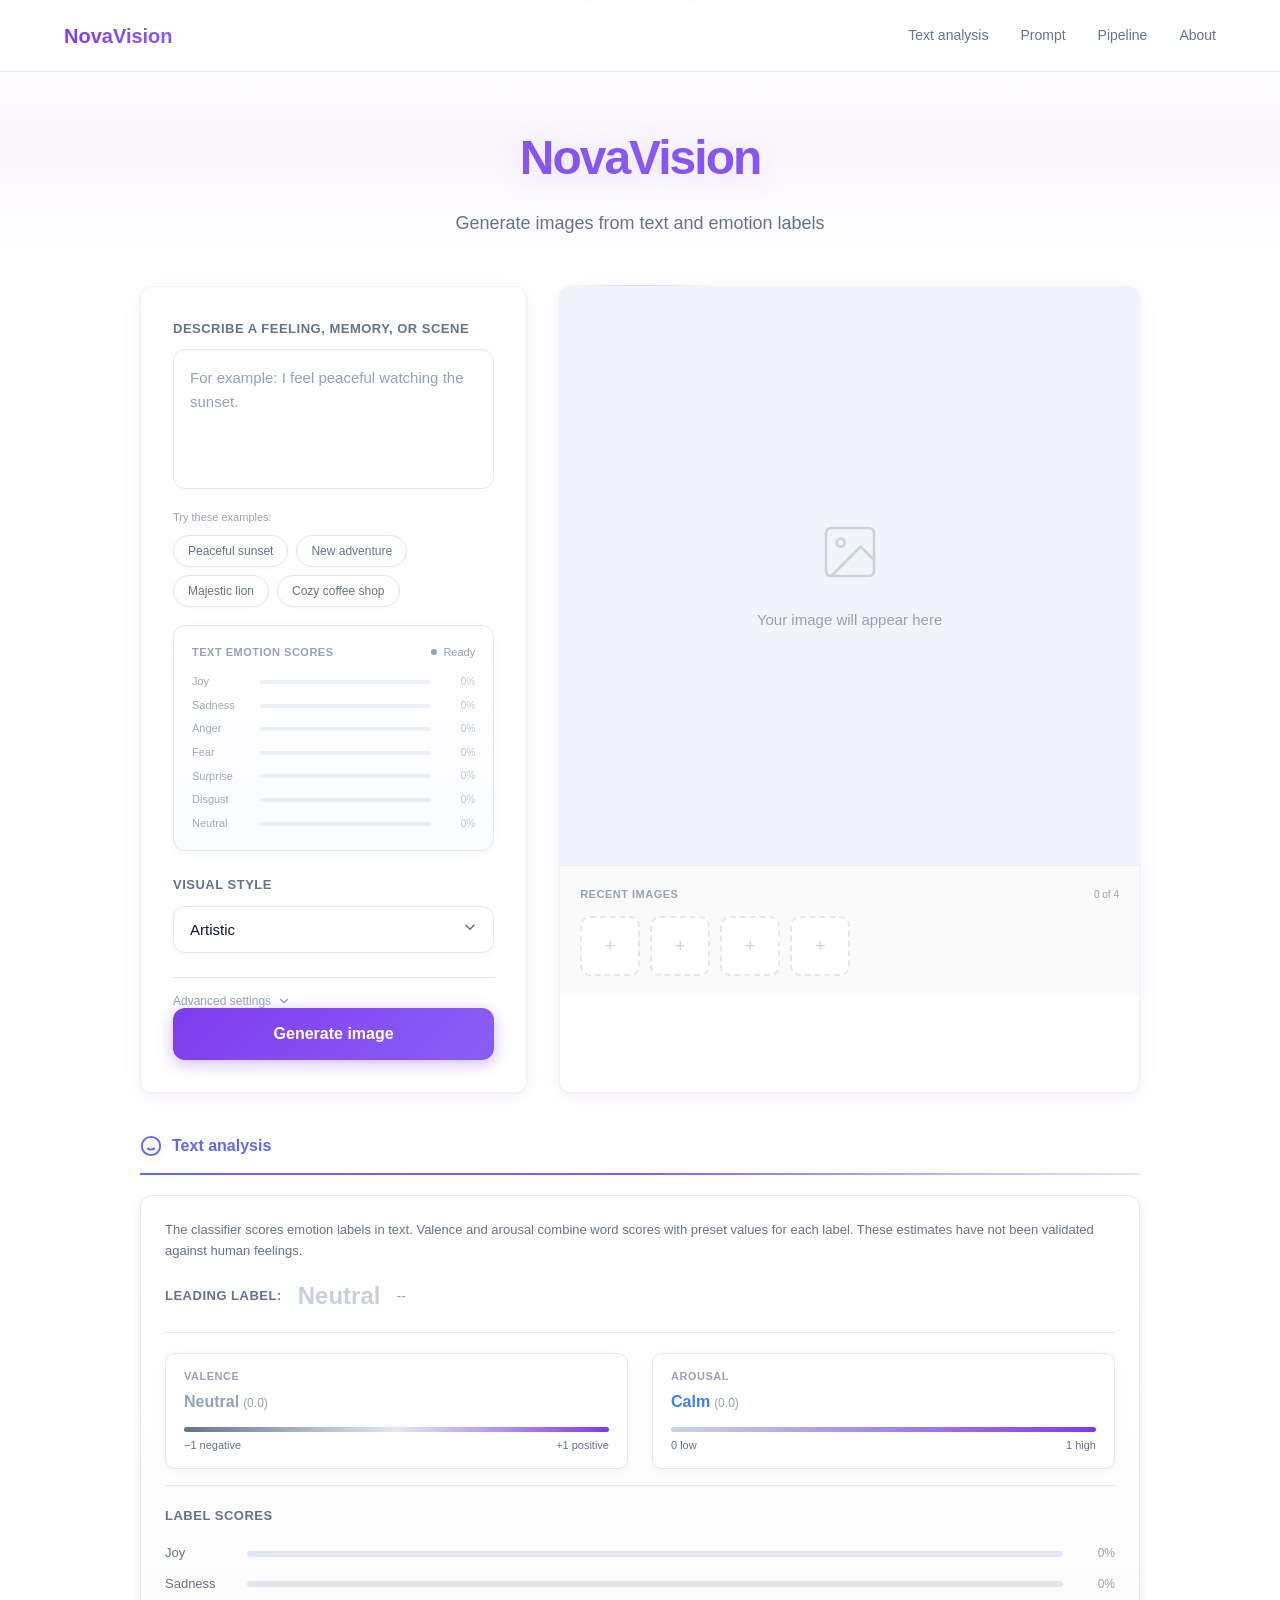
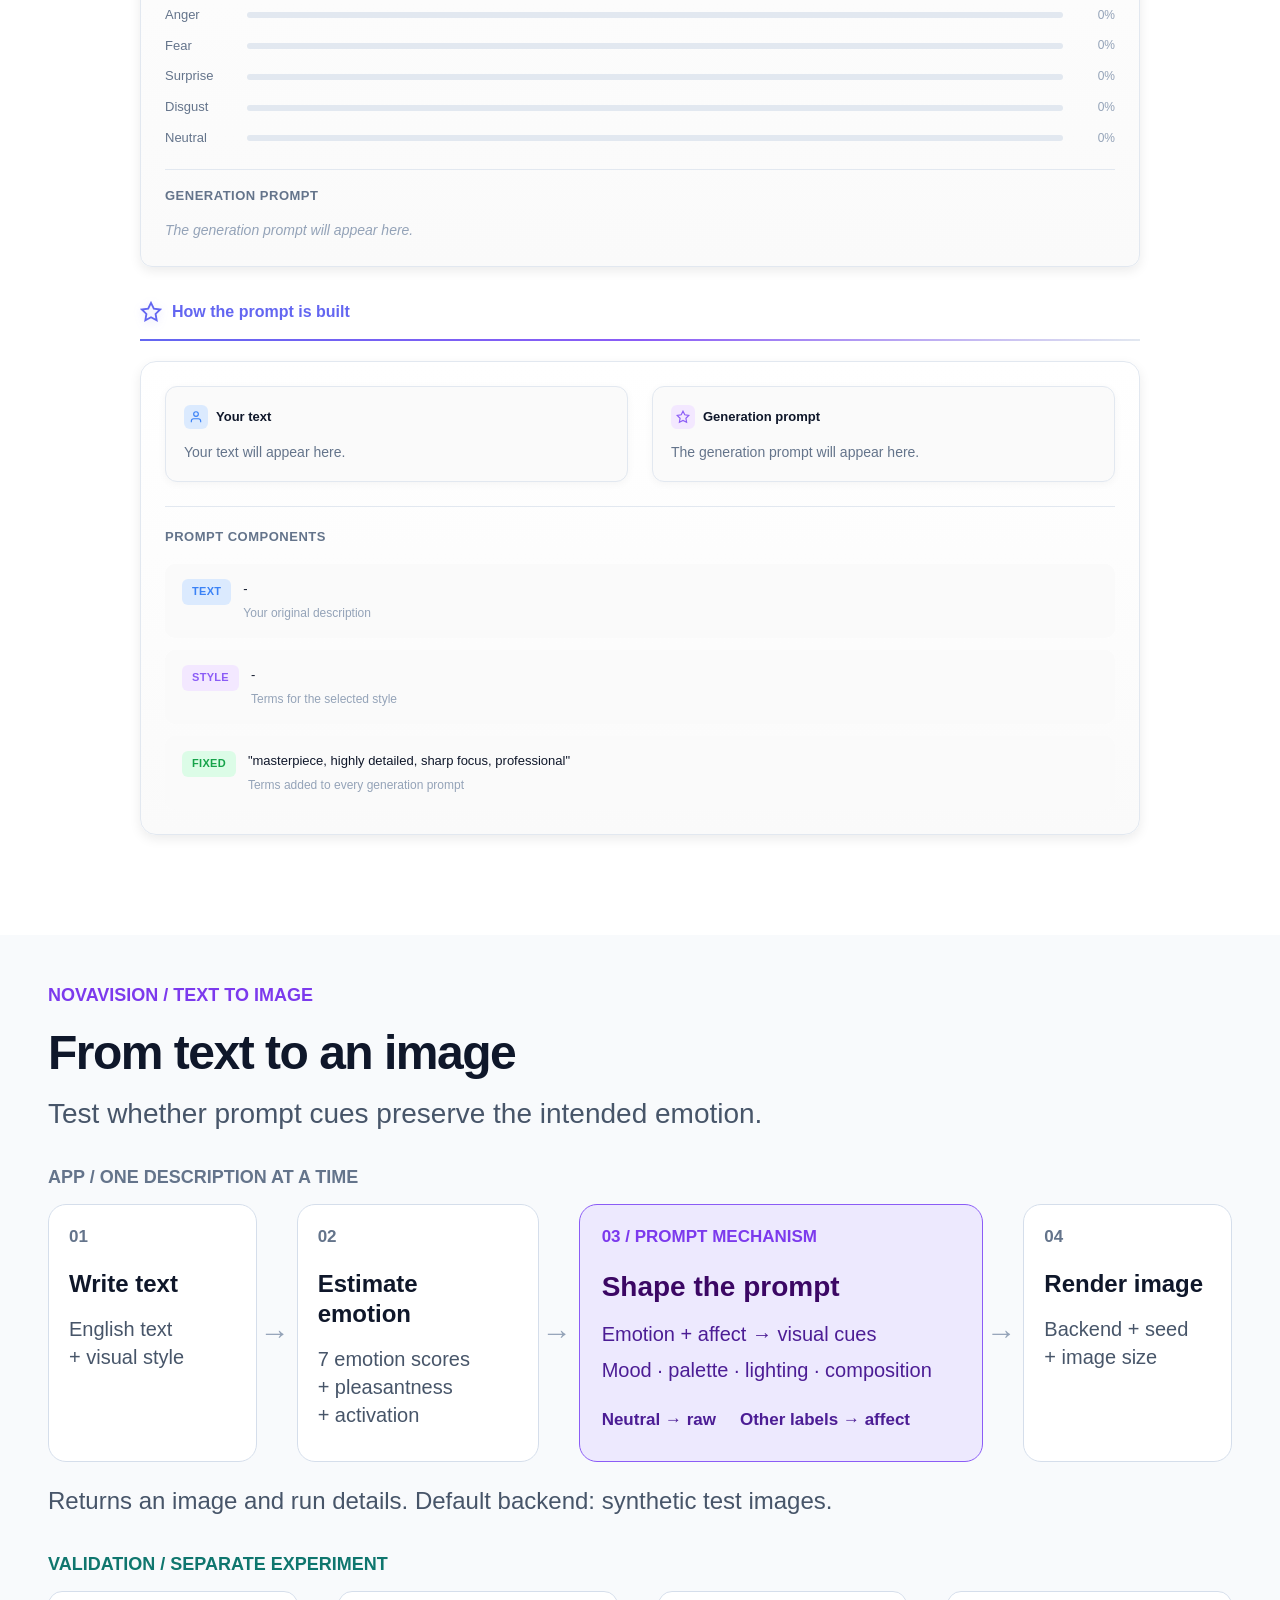
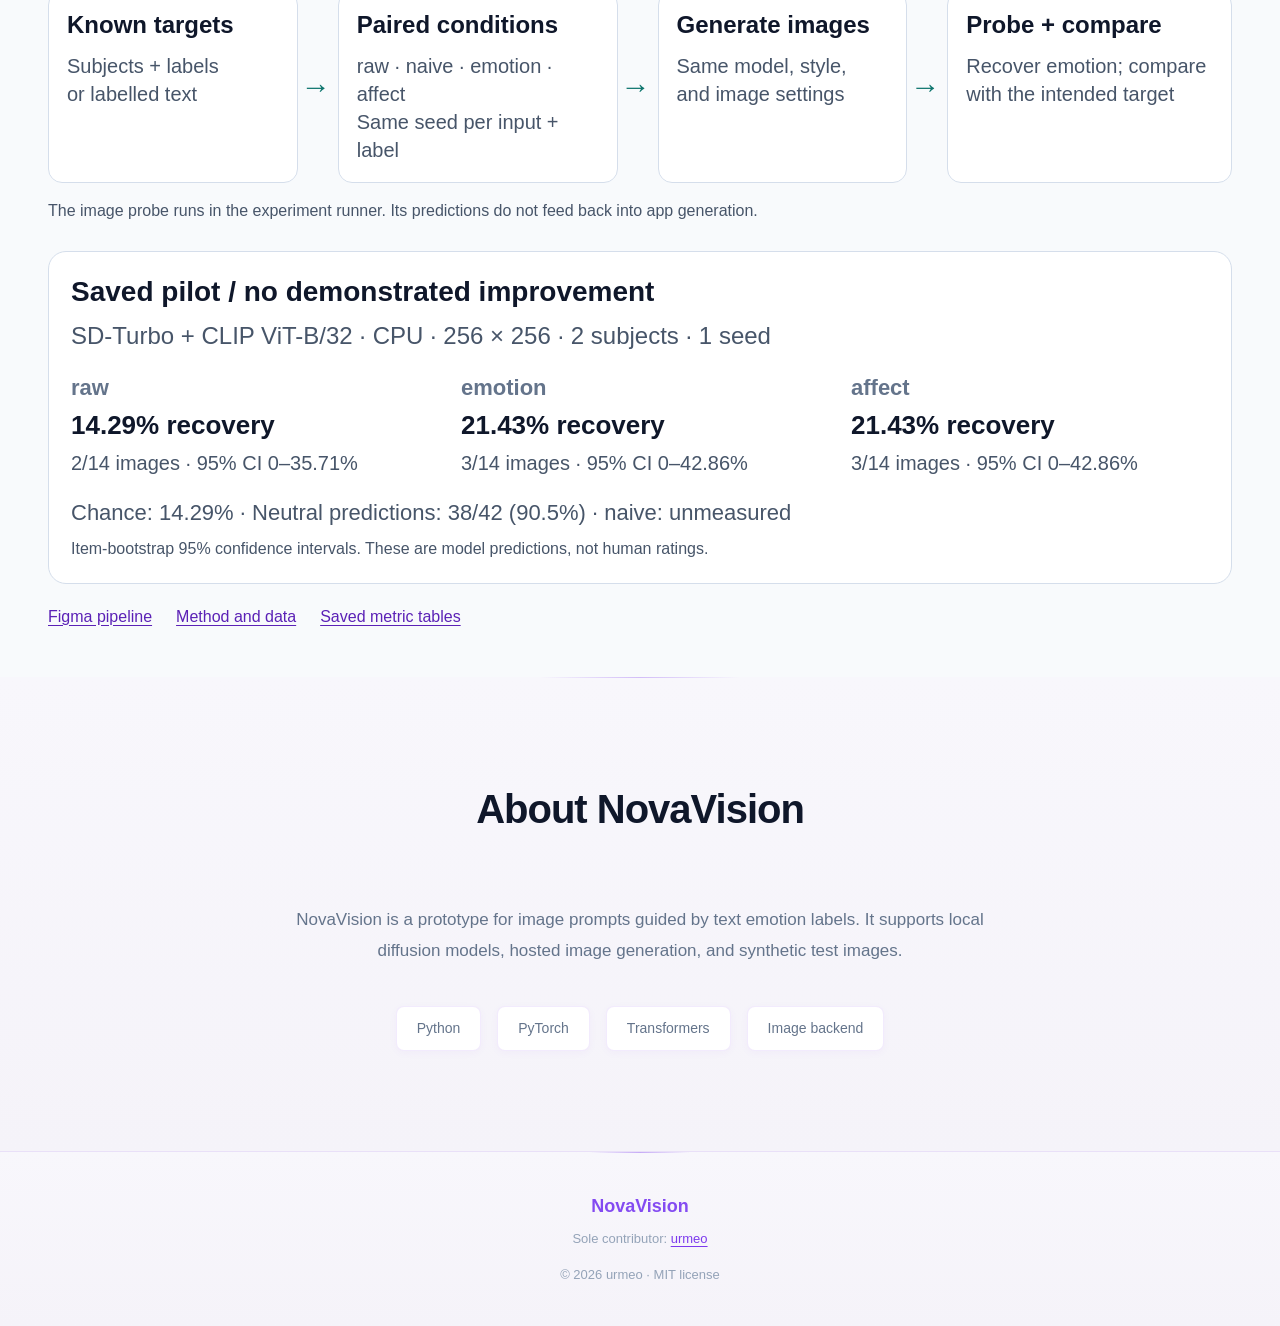
==== static/index.html @ 3d9b5aa1 "updated readme" ====
<!DOCTYPE html>
<html lang="en">
<head>
    <meta charset="UTF-8">
    <meta name="viewport" content="width=device-width, initial-scale=1.0">

    <meta http-equiv="Content-Security-Policy" content="default-src 'self'; script-src 'self'; style-src 'self' 'unsafe-inline'; img-src 'self' data:; connect-src 'self'; base-uri 'none'; form-action 'self'">
    <title>NovaVision - Emotion-guided image generation</title>

    <link rel="stylesheet" href="styles.css">
    <link rel="icon" href="favicon.svg" type="image/svg+xml">
</head>
<body>

    <nav id="navbar" aria-label="Main navigation">
        <div class="nav-container">
            <span class="nav-logo">NovaVision</span>
            <div class="nav-links">
                <a href="#analysisSection">Text analysis</a>
                <a href="#prompt-section">Prompt</a>
                <a href="#how-it-works">Pipeline</a>
                <a href="#about">About</a>
            </div>
        </div>
    </nav>

    <header class="app-header">
        <h1 class="app-header-title fade-in">NovaVision</h1>
        <p class="app-header-subtitle fade-in">Generate images from text and emotion labels</p>
    </header>

    <main>

    <aside class="preview-notice" id="previewNotice" aria-label="Preview information" hidden>
        <strong>Interface preview</strong>
        <p>This site shows the interface and saved research results. Text analysis and image generation require the Python server.</p>
        <div class="preview-links">
            <a href="https://github.com/urmeo/nova-vision#run">Run locally</a>
            <a href="#saved-results">View saved results</a>
            <a href="#how-it-works">See the pipeline</a>
        </div>
    </aside>

    <section id="saved-results" aria-labelledby="savedResultsTitle" hidden>
        <div class="section-container">
            <div class="section-header">
                <h2 class="section-title" id="savedResultsTitle">Saved results</h2>
                <p class="section-subtitle">Charts from the recorded pilot and probe checks</p>
            </div>
            <div class="saved-results-grid">
                <figure>
                    <a href="assets/results/recovery.svg"><img data-preview-src="assets/results/recovery.svg" alt="Pilot recovery accuracy by conditioning tier, with bootstrap 95 percent confidence intervals"></a>
                    <figcaption>SD-Turbo and CLIP ViT-B/32 on CPU; 256 × 256 images, two subjects, one seed. Each tier has 14 images; the scene control has seven. No condition exceeds the shuffled-label control at p &lt; .05. The pilot does not establish emotion controllability.</figcaption>
                </figure>
                <figure>
                    <a href="assets/results/probe-comparison.svg"><img data-preview-src="assets/results/probe-comparison.svg" alt="Recorded probe accuracy on labelled face and scene samples"></a>
                    <figcaption>Labelled face samples: n=200. Scene samples: n=400, with no neutral examples. These validation accuracies have not been shown to transfer to generated images.</figcaption>
                </figure>
            </div>
            <p class="results-source"><a href="https://github.com/urmeo/nova-vision/blob/main/docs/results-tables.md">Saved metric tables</a></p>
        </div>
    </section>

    <section id="try-it">
        <div class="section-container">
            <div class="app-container fade-in">
                <div class="app-card input-card">
                    <div class="form-group">
                        <label class="form-label" for="emotionInput">Describe a feeling, memory, or scene</label>
                        <textarea id="emotionInput" minlength="3" maxlength="2000" placeholder="For example: I feel peaceful watching the sunset."></textarea>
                        <div class="example-prompts">
                            <div class="example-prompts-label">Try these examples:</div>
                            <div class="example-chips">
                                <button class="example-chip" data-prompt="I feel peaceful watching the sunset">Peaceful sunset</button>
                                <button class="example-chip" data-prompt="Excited about starting a new adventure">New adventure</button>
                                <button class="example-chip" data-prompt="A majestic lion in the savanna">Majestic lion</button>
                                <button class="example-chip" data-prompt="Cozy coffee shop on a rainy day">Cozy coffee shop</button>
                            </div>
                        </div>
                        <div class="live-emotions" id="liveEmotions">
                            <div class="live-emotions-header">
                                <span class="live-emotions-title">Text emotion scores</span>
                                <span class="live-emotions-status" id="liveStatus" role="status">
                                    <span class="dot"></span>
                                    <span id="liveStatusText">Ready</span>
                                </span>
                            </div>
                            <div class="live-emotion-bars muted" id="liveEmotionBars">
                                <div class="live-emotion-bar">
                                    <span class="live-emotion-name" data-emotion="joy">Joy</span>
                                    <div class="live-emotion-track"><div class="live-emotion-fill muted"></div></div>
                                    <span class="live-emotion-value">0%</span>
                                </div>
                                <div class="live-emotion-bar">
                                    <span class="live-emotion-name" data-emotion="sadness">Sadness</span>
                                    <div class="live-emotion-track"><div class="live-emotion-fill muted"></div></div>
                                    <span class="live-emotion-value">0%</span>
                                </div>
                                <div class="live-emotion-bar">
                                    <span class="live-emotion-name" data-emotion="anger">Anger</span>
                                    <div class="live-emotion-track"><div class="live-emotion-fill muted"></div></div>
                                    <span class="live-emotion-value">0%</span>
                                </div>
                                <div class="live-emotion-bar">
                                    <span class="live-emotion-name" data-emotion="fear">Fear</span>
                                    <div class="live-emotion-track"><div class="live-emotion-fill muted"></div></div>
                                    <span class="live-emotion-value">0%</span>
                                </div>
                                <div class="live-emotion-bar">
                                    <span class="live-emotion-name" data-emotion="surprise">Surprise</span>
                                    <div class="live-emotion-track"><div class="live-emotion-fill muted"></div></div>
                                    <span class="live-emotion-value">0%</span>
                                </div>
                                <div class="live-emotion-bar">
                                    <span class="live-emotion-name" data-emotion="disgust">Disgust</span>
                                    <div class="live-emotion-track"><div class="live-emotion-fill muted"></div></div>
                                    <span class="live-emotion-value">0%</span>
                                </div>
                                <div class="live-emotion-bar">
                                    <span class="live-emotion-name" data-emotion="neutral">Neutral</span>
                                    <div class="live-emotion-track"><div class="live-emotion-fill muted"></div></div>
                                    <span class="live-emotion-value">0%</span>
                                </div>
                            </div>
                            <div class="live-emotions-tip" id="liveTip">
                                <svg viewBox="0 0 24 24" fill="none" stroke="currentColor" stroke-width="2"><circle cx="12" cy="12" r="10"/><line x1="12" y1="16" x2="12" y2="12"/><line x1="12" y1="8" x2="12.01" y2="8"/></svg>
                                These scores estimate emotion labels in text.
                            </div>
                        </div>
                    </div>
                    <div class="form-group">
                        <label class="form-label" for="styleSelect">Visual style</label>
                        <div class="select-wrapper">
                            <select id="styleSelect">
                                <option value="artistic">Artistic</option>
                                <option value="nature">Nature</option>
                                <option value="abstract">Abstract</option>
                                <option value="dreamscape">Dreamscape</option>
                                <option value="photorealistic">Photorealistic</option>
                            </select>
                            <span class="select-arrow">
                                <svg width="16" height="16" viewBox="0 0 16 16" fill="none">
                                    <path d="M4 6L8 10L12 6" stroke="currentColor" stroke-width="1.5" stroke-linecap="round"/>
                                </svg>
                            </span>
                        </div>
                    </div>
                    <div class="advanced-settings">
                        <button class="advanced-toggle" id="advancedToggle" aria-expanded="false" aria-controls="advancedContent">
                            <span>Advanced settings</span>
                            <svg viewBox="0 0 16 16" fill="none">
                                <path d="M4 6L8 10L12 6" stroke="currentColor" stroke-width="1.5" stroke-linecap="round"/>
                            </svg>
                        </button>
                        <div class="advanced-content" id="advancedContent">
                            <div class="seed-control">
                                <label class="seed-label" for="seedInput">Seed:</label>
                                <input type="text" class="seed-input" id="seedInput" placeholder="Random (leave empty)">
                                <button class="copy-seed-btn" id="copySeedBtn" aria-live="polite">Copy seed</button>
                            </div>
                            <div class="seed-control">
                                <label class="seed-label" for="tokenInput">API token:</label>
                                <input type="password" class="seed-input" id="tokenInput" placeholder="Required only if the server uses a token" autocomplete="off">
                            </div>
                            <div class="used-seed-display" id="usedSeedDisplay">Last used seed: <span id="lastSeedValue">-</span></div>
                        </div>
                    </div>

                    <button class="generate-btn" id="generateBtn">
                        <span class="spinner"></span>
                        <span class="btn-text">Generate image</span>
                    </button>

                    <div class="error-display" id="errorDisplay" role="alert">
                        <div class="error-message">
                            <svg class="error-icon" viewBox="0 0 24 24" fill="none" stroke="currentColor" stroke-width="2">
                                <circle cx="12" cy="12" r="10"/>
                                <line x1="12" y1="8" x2="12" y2="12"/>
                                <line x1="12" y1="16" x2="12.01" y2="16"/>
                            </svg>
                            <div>
                                <div class="error-text" id="errorText">Generation failed. Try again.</div>
                                <div class="error-details" id="errorDetails"></div>
                            </div>
                        </div>
                        <button class="retry-btn" id="retryBtn">
                            <svg viewBox="0 0 24 24" fill="none" stroke="currentColor" stroke-width="2">
                                <polyline points="23 4 23 10 17 10"/>
                                <path d="M20.49 15a9 9 0 1 1-2.12-9.36L23 10"/>
                            </svg>
                            Try again
                        </button>
                    </div>
                </div>
                <div class="app-card output-card">
                    <div class="image-display" id="imageDisplay">
                        <div class="skeleton-loader" id="skeletonLoader"></div>
                        <div class="loading-overlay" id="loadingOverlay">
                            <div class="loading-spinner-large"></div>
                            <div class="loading-text">Generating image...</div>
                            <div class="loading-subtext">The server analyzes text, builds a prompt, and renders an image. Time depends on the backend and device.</div>
                        </div>
                        <div class="image-placeholder" id="placeholder">
                            <svg class="placeholder-icon" viewBox="0 0 24 24" fill="none" stroke="currentColor" stroke-width="1">
                                <rect x="3" y="3" width="18" height="18" rx="2" ry="2"/>
                                <circle cx="8.5" cy="8.5" r="1.5"/>
                                <polyline points="21 15 16 10 5 21"/>
                            </svg>
                            <p class="placeholder-text">Your image will appear here</p>
                        </div>
                        <img id="generatedImage" alt="Generated image">
                    </div>
                    <div class="generation-time" id="generationTime">
                        Generated in <span class="time-value" id="generationTimeValue">0.0</span> seconds
                    </div>

                    <div class="download-actions" id="downloadActions">
                        <button class="download-btn primary" id="downloadImageBtn">
                            <svg viewBox="0 0 24 24" fill="none" stroke="currentColor" stroke-width="2">
                                <path d="M21 15v4a2 2 0 0 1-2 2H5a2 2 0 0 1-2-2v-4"/>
                                <polyline points="7 10 12 15 17 10"/>
                                <line x1="12" y1="15" x2="12" y2="3"/>
                            </svg>
                            Download image
                        </button>
                        <button class="download-btn" id="downloadReportBtn">
                            <svg viewBox="0 0 24 24" fill="none" stroke="currentColor" stroke-width="2">
                                <path d="M14 2H6a2 2 0 0 0-2 2v16a2 2 0 0 0 2 2h12a2 2 0 0 0 2-2V8z"/>
                                <polyline points="14 2 14 8 20 8"/>
                                <line x1="16" y1="13" x2="8" y2="13"/>
                                <line x1="16" y1="17" x2="8" y2="17"/>
                            </svg>
                            Download report
                        </button>
                        <button class="regenerate-btn" id="regenerateBtn">
                            <svg viewBox="0 0 24 24" fill="none" stroke="currentColor" stroke-width="2">
                                <polyline points="23 4 23 10 17 10"/>
                                <path d="M20.49 15a9 9 0 1 1-2.12-9.36L23 10"/>
                            </svg>
                            New variation
                        </button>
                    </div>
                    <div class="image-history" id="imageHistory">
                        <div class="history-header">
                            <span class="history-title">Recent images</span>
                            <span class="history-count" id="historyCount">0 of 4</span>
                        </div>
                        <div class="history-thumbnails" id="historyThumbnails">
                            <div class="history-placeholder">+</div>
                            <div class="history-placeholder">+</div>
                            <div class="history-placeholder">+</div>
                            <div class="history-placeholder">+</div>
                        </div>
                    </div>
                </div>
            </div>
            <div class="analysis-section" id="analysisSection">
                <div class="analysis-header">
                    <svg viewBox="0 0 24 24" fill="none" stroke="currentColor" stroke-width="2">
                        <circle cx="12" cy="12" r="10"/>
                        <path d="M8 14s1.5 2 4 2 4-2 4-2"/>
                        <line x1="9" y1="9" x2="9.01" y2="9"/>
                        <line x1="15" y1="9" x2="15.01" y2="9"/>
                    </svg>
                    <span>Text analysis</span>
                </div>
                <div class="analysis-content" id="analysisContent">
                    <p id="analysisScope" class="analysis-scope">The classifier scores emotion labels in text. Valence and arousal combine word scores with preset values for each label. These estimates have not been validated against human feelings.</p>

                    <div class="primary-emotion-display" id="primaryEmotionSection">
                        <span class="primary-emotion-label">Leading label:</span>
                        <span class="primary-emotion-value default" id="primaryEmotion">Neutral</span>
                        <span class="primary-emotion-confidence" id="primaryConfidence">--</span>
                    </div>

                    <div class="dimension-indicators" id="dimensionSection">
                        <div class="dimension-item">
                            <div class="dimension-label">Valence</div>
                            <div class="dimension-value neutral" id="valenceDisplay">Neutral<span class="dimension-number">(0.0)</span></div>
                            <div class="dimension-scale valence-scale" aria-hidden="true"></div>
                            <div class="dimension-range"><span>−1 negative</span><span>+1 positive</span></div>
                        </div>
                        <div class="dimension-item">
                            <div class="dimension-label">Arousal</div>
                            <div class="dimension-value calm" id="arousalDisplay">Calm<span class="dimension-number">(0.0)</span></div>
                            <div class="dimension-scale arousal-scale" aria-hidden="true"></div>
                            <div class="dimension-range"><span>0 low</span><span>1 high</span></div>
                        </div>
                    </div>

                    <div class="all-emotions-grid" id="allEmotionsSection">
                        <h4 class="emotion-scores-label">Label scores</h4>
                        <div id="emotionBars">
                            <div class="emotion-bar">
                                <span class="emotion-name">Joy</span>
                                <div class="emotion-track"><div class="emotion-fill"></div></div>
                                <span class="emotion-value">0%</span>
                            </div>
                            <div class="emotion-bar">
                                <span class="emotion-name">Sadness</span>
                                <div class="emotion-track"><div class="emotion-fill"></div></div>
                                <span class="emotion-value">0%</span>
                            </div>
                            <div class="emotion-bar">
                                <span class="emotion-name">Anger</span>
                                <div class="emotion-track"><div class="emotion-fill"></div></div>
                                <span class="emotion-value">0%</span>
                            </div>
                            <div class="emotion-bar">
                                <span class="emotion-name">Fear</span>
                                <div class="emotion-track"><div class="emotion-fill"></div></div>
                                <span class="emotion-value">0%</span>
                            </div>
                            <div class="emotion-bar">
                                <span class="emotion-name">Surprise</span>
                                <div class="emotion-track"><div class="emotion-fill"></div></div>
                                <span class="emotion-value">0%</span>
                            </div>
                            <div class="emotion-bar">
                                <span class="emotion-name">Disgust</span>
                                <div class="emotion-track"><div class="emotion-fill"></div></div>
                                <span class="emotion-value">0%</span>
                            </div>
                            <div class="emotion-bar">
                                <span class="emotion-name">Neutral</span>
                                <div class="emotion-track"><div class="emotion-fill"></div></div>
                                <span class="emotion-value">0%</span>
                            </div>
                        </div>
                    </div>

                    <div class="prompt-section" id="promptSection">
                        <div class="prompt-label">Generation prompt</div>
                        <p class="prompt-text default" id="promptText">The generation prompt will appear here.</p>
                    </div>
                </div>
            </div>

            <div class="prompt-engineering-section" id="prompt-section">
                <div class="prompt-engineering-header">
                    <svg viewBox="0 0 24 24" fill="none" stroke="currentColor" stroke-width="2">
                        <polygon points="12 2 15.09 8.26 22 9.27 17 14.14 18.18 21.02 12 17.77 5.82 21.02 7 14.14 2 9.27 8.91 8.26 12 2"/>
                    </svg>
                    <span>How the prompt is built</span>
                </div>
                <div class="prompt-engineering-content" id="promptEngineeringContent">
                    <div class="prompt-comparison">
                        <div class="prompt-column">
                            <div class="prompt-column-header">
                                <div class="prompt-column-icon user">
                                    <svg viewBox="0 0 24 24" fill="none" stroke="currentColor" stroke-width="2">
                                        <path d="M20 21v-2a4 4 0 0 0-4-4H8a4 4 0 0 0-4 4v2"/>
                                        <circle cx="12" cy="7" r="4"/>
                                    </svg>
                                </div>
                                <span class="prompt-column-title">Your text</span>
                            </div>
                            <p class="prompt-column-text" id="userInputDisplay">Your text will appear here.</p>
                        </div>
                        <div class="prompt-column">
                            <div class="prompt-column-header">
                                <div class="prompt-column-icon enhanced">
                                    <svg viewBox="0 0 24 24" fill="none" stroke="currentColor" stroke-width="2">
                                        <polygon points="12 2 15.09 8.26 22 9.27 17 14.14 18.18 21.02 12 17.77 5.82 21.02 7 14.14 2 9.27 8.91 8.26 12 2"/>
                                    </svg>
                                </div>
                                <span class="prompt-column-title">Generation prompt</span>
                            </div>
                            <p class="prompt-column-text" id="enhancedPromptDisplay">The generation prompt will appear here.</p>
                        </div>
                    </div>
                    <div class="modifiers-section">
                        <div class="modifiers-title">Prompt components</div>
                        <div id="modifiersList">
                            <div class="modifier-item">
                                <span class="modifier-badge user">Text</span>
                                <div class="modifier-content">
                                    <div class="modifier-text" id="modUserText">-</div>
                                    <div class="modifier-description">Your original description</div>
                                </div>
                            </div>
                            <div class="modifier-item">
                                <span class="modifier-badge style">Style</span>
                                <div class="modifier-content">
                                    <div class="modifier-text" id="modStyleText">-</div>
                                    <div class="modifier-description">Terms for the selected style</div>
                                </div>
                            </div>
                            <div class="modifier-item">
                                <span class="modifier-badge quality">Fixed</span>
                                <div class="modifier-content">
                                    <div class="modifier-text">"masterpiece, highly detailed, sharp focus, professional"</div>
                                    <div class="modifier-description">Terms added to every generation prompt</div>
                                </div>
                            </div>
                        </div>
                    </div>
                </div>
            </div>
        </div>
    </section>

    <section id="how-it-works" aria-labelledby="pipelineTitle">
        <div class="section-container">
            <header class="pipeline-header">
                <p class="pipeline-eyebrow">NovaVision / text to image</p>
                <h2 id="pipelineTitle">From text to an image</h2>
                <p>Test whether prompt cues preserve the intended emotion.</p>
            </header>

            <h3 class="pipeline-label" id="appPipelineTitle">App / one description at a time</h3>
            <ol class="pipeline" aria-labelledby="appPipelineTitle" role="list">
                <li class="pipeline-step">
                    <span class="pipeline-number" aria-hidden="true">01</span>
                    <h4 class="pipeline-title">Write text</h4>
                    <p class="pipeline-detail">English text<br>+ visual style</p>
                </li>
                <li class="pipeline-step">
                    <span class="pipeline-number" aria-hidden="true">02</span>
                    <h4 class="pipeline-title">Estimate emotion</h4>
                    <p class="pipeline-detail">7 emotion scores<br>+ pleasantness<br>+ activation</p>
                </li>
                <li class="pipeline-step pipeline-prompt">
                    <span class="pipeline-number"><span aria-hidden="true">03 / </span>Prompt mechanism</span>
                    <h4 class="pipeline-title">Shape the prompt</h4>
                    <p class="pipeline-detail">Emotion + affect → visual cues</p>
                    <p class="pipeline-cues">Mood · palette · lighting · composition</p>
                    <p class="pipeline-policy"><span>Neutral → <code>raw</code></span><span>Other labels → <code>affect</code></span></p>
                </li>
                <li class="pipeline-step">
                    <span class="pipeline-number" aria-hidden="true">04</span>
                    <h4 class="pipeline-title">Render image</h4>
                    <p class="pipeline-detail">Backend + seed<br>+ image size</p>
                </li>
            </ol>
            <p class="pipeline-output">Returns an image and run details. Default backend: synthetic test images.</p>

            <h3 class="pipeline-label pipeline-validation-label" id="validationPipelineTitle">Validation / separate experiment</h3>
            <ol class="pipeline-validation" aria-labelledby="validationPipelineTitle" role="list">
                <li class="pipeline-step">
                    <h4 class="pipeline-title">Known targets</h4>
                    <p class="pipeline-detail">Subjects + labels<br>or labelled text</p>
                </li>
                <li class="pipeline-step">
                    <h4 class="pipeline-title">Paired conditions</h4>
                    <p class="pipeline-detail"><code>raw</code> · <code>naive</code> · <code>emotion</code> · <code>affect</code><br>Same seed per input + label</p>
                </li>
                <li class="pipeline-step">
                    <h4 class="pipeline-title">Generate images</h4>
                    <p class="pipeline-detail">Same model, style,<br>and image settings</p>
                </li>
                <li class="pipeline-step">
                    <h4 class="pipeline-title">Probe + compare</h4>
                    <p class="pipeline-detail">Recover emotion; compare with the intended target</p>
                </li>
            </ol>
            <p class="pipeline-validation-note">The image probe runs in the experiment runner. Its predictions do not feed back into app generation.</p>

            <aside class="pipeline-evidence" aria-labelledby="pipelineEvidenceTitle">
                <h3 id="pipelineEvidenceTitle">Saved pilot / no demonstrated improvement</h3>
                <p class="pipeline-settings">SD-Turbo + CLIP ViT-B/32 · CPU · 256 × 256 · 2 subjects · 1 seed</p>
                <dl class="pipeline-results">
                    <div>
                        <dt><code>raw</code></dt>
                        <dd><strong>14.29% recovery</strong><span>2/14 images · 95% CI 0–35.71%</span></dd>
                    </div>
                    <div>
                        <dt><code>emotion</code></dt>
                        <dd><strong>21.43% recovery</strong><span>3/14 images · 95% CI 0–42.86%</span></dd>
                    </div>
                    <div>
                        <dt><code>affect</code></dt>
                        <dd><strong>21.43% recovery</strong><span>3/14 images · 95% CI 0–42.86%</span></dd>
                    </div>
                </dl>
                <p class="pipeline-limitations">Chance: 14.29% · Neutral predictions: 38/42 (90.5%) · <code>naive</code>: unmeasured</p>
                <p class="pipeline-evidence-note">Item-bootstrap 95% confidence intervals. These are model predictions, not human ratings.</p>
            </aside>
            <div class="pipeline-links">
                <a href="https://www.figma.com/design/6lh7NsSYszXlyDrk6I1IaU?node-id=20-2">Figma pipeline</a>
                <a href="https://github.com/urmeo/nova-vision/blob/main/docs/method.md">Method and data</a>
                <a href="https://github.com/urmeo/nova-vision/blob/main/docs/results-tables.md">Saved metric tables</a>
            </div>
        </div>
    </section>

    <section id="about">
        <div class="section-container">
            <div class="section-header fade-in">
                <h2 class="section-title">About NovaVision</h2>
            </div>
            <div class="about-content fade-in">
                <p class="about-text">
                    NovaVision is a prototype for image prompts guided by text emotion labels.
                    It supports local diffusion models, hosted image generation, and synthetic test images.
                </p>
                <div class="tech-stack fade-in" data-delay="1">
                    <span class="tech-badge">Python</span>
                    <span class="tech-badge">PyTorch</span>
                    <span class="tech-badge">Transformers</span>
                    <span class="tech-badge" id="generationBackend">Image backend</span>
                </div>
            </div>
        </div>
    </section>
    </main>

    <footer>
        <div class="footer-logo">NovaVision</div>
        <p class="footer-tagline">Sole contributor: <a href="https://github.com/urmeo">urmeo</a></p>
        <p class="footer-copyright">&copy; 2026 urmeo &middot; MIT license</p>
    </footer>

    <script src="app.js" defer></script>
</body>
</html>
---- static/styles.css ----
* {
    margin: 0;
    padding: 0;
    box-sizing: border-box;
}

html {
    scroll-behavior: smooth;
}

section[id],
.analysis-section[id],
.prompt-engineering-section[id] {
    scroll-margin-top: 88px;
}

::selection {
    background: rgba(124, 58, 237, 0.2);
    color: #0f172a;
}

::-moz-selection {
    background: rgba(124, 58, 237, 0.2);
    color: #0f172a;
}

body {
    font-family: -apple-system, BlinkMacSystemFont, 'Segoe UI', Roboto, Helvetica, Arial, sans-serif;
    background: linear-gradient(180deg, #faf9fc 0%, #f5f3f9 100%);
    background-attachment: fixed;
    color: #0f172a;
    line-height: 1.6;
    font-size: 16px;
    -webkit-font-smoothing: antialiased;
    -moz-osx-font-smoothing: grayscale;
    animation: pageLoad 0.6s ease-out;
}

@keyframes pageLoad {
    from {
        opacity: 0;
    }
    to {
        opacity: 1;
    }
}

nav {
    position: fixed;
    top: 0;
    left: 0;
    right: 0;
    height: 72px;
    background: rgba(255, 255, 255, 0.8);
    backdrop-filter: blur(20px);
    -webkit-backdrop-filter: blur(20px);
    border-bottom: 1px solid rgba(226, 232, 240, 0.8);
    z-index: 1000;
    transition: all 0.3s ease;
}

nav.scrolled {
    background: rgba(255, 255, 255, 0.95);
    box-shadow: 0 1px 3px rgba(0, 0, 0, 0.05);
}

.nav-container {
    max-width: 1200px;
    margin: 0 auto;
    padding: 0 24px;
    height: 100%;
    display: flex;
    align-items: center;
    justify-content: space-between;
}

.nav-logo {
    font-size: 20px;
    font-weight: 700;
    background: linear-gradient(135deg, #7C3AED 0%, #8b5cf6 100%);
    -webkit-background-clip: text;
    -webkit-text-fill-color: transparent;
    background-clip: text;
    cursor: default;
}

.nav-links {
    display: flex;
    align-items: center;
    gap: 32px;
}

.nav-links a {
    font-size: 14px;
    font-weight: 500;
    color: #64748b;
    text-decoration: none;
    transition: color 0.3s ease;
    position: relative;
    cursor: pointer;
}

.nav-links a::after {
    content: '';
    position: absolute;
    bottom: -4px;
    left: 0;
    width: 0;
    height: 2px;
    background: linear-gradient(90deg, #7C3AED, #8b5cf6);
    transition: width 0.3s cubic-bezier(0.4, 0, 0.2, 1);
    border-radius: 1px;
}

.nav-links a:hover,
.nav-links a:focus {
    color: #7C3AED;
}

.nav-links a:hover::after,
.nav-links a:focus::after {
    width: 100%;
}

.nav-links a.active {
    color: #7C3AED;
}

.nav-links a.active::after {
    width: 100%;
    background: linear-gradient(90deg, #7C3AED, #8b5cf6);
}

.app-header {
    transform-style: preserve-3d;
    perspective: 1000px;
    text-align: center;
    padding-top: 120px;
    padding-bottom: 48px;
    background: linear-gradient(180deg, #ffffff 0%, #f9f7fc 50%, #ffffff 100%);
    position: relative;
}

.app-header::before {
    content: '';
    position: absolute;
    top: 0;
    left: 0;
    right: 0;
    height: 1px;
    background: linear-gradient(90deg, transparent, rgba(124, 58, 237, 0.25), transparent);
}

.app-header::after {
    content: '';
    position: absolute;
    bottom: 0;
    left: 50%;
    transform: translateX(-50%);
    width: 150px;
    height: 1px;
    background: linear-gradient(90deg, transparent, rgba(124, 58, 237, 0.2), transparent);
}

.app-header-title {
    font-size: 48px;
    font-weight: 800;
    letter-spacing: -2px;
    background: linear-gradient(135deg, #7C3AED 0%, #8b5cf6 50%, #7C3AED 100%);
    -webkit-background-clip: text;
    -webkit-text-fill-color: transparent;
    background-clip: text;
    margin-bottom: 12px;
    text-shadow: 0 4px 30px rgba(124, 58, 237, 0.15);
}

.app-header-subtitle {
    font-size: 18px;
    color: #64748b;
    font-weight: 400;
}

.preview-notice {
    max-width: 1000px;
    margin: 0 auto 40px;
    padding: 24px;
    background: #f3efff;
    border: 1px solid #ddd2fa;
    border-radius: 12px;
}

.preview-notice strong {
    color: #5b21b6;
    font-size: 20px;
}

.preview-notice p {
    margin: 8px 0 16px;
    color: #475569;
}

.preview-links {
    display: flex;
    flex-wrap: wrap;
    gap: 12px 24px;
}

.preview-links a,
.results-source a {
    color: #5b21b6;
    text-underline-offset: 3px;
}

#saved-results {
    padding-top: 24px;
    padding-bottom: 64px;
}

.saved-results-grid {
    display: grid;
    grid-template-columns: repeat(auto-fit, minmax(min(100%, 420px), 1fr));
    gap: 32px;
}

.saved-results-grid figure {
    min-width: 0;
    padding: 20px;
    background: #fff;
    border: 1px solid #e2e8f0;
    border-radius: 12px;
}

.saved-results-grid img {
    display: block;
    width: 100%;
    height: auto;
}

.saved-results-grid figcaption {
    margin-top: 16px;
    color: #475569;
    font-size: 14px;
}

.results-source {
    margin-top: 24px;
    text-align: center;
}

html[data-preview="true"] #try-it :disabled {
    cursor: default;
    opacity: 0.65;
}

@media (max-width: 1048px) {
    .preview-notice {
        margin-right: 24px;
        margin-left: 24px;
    }
}

section {
    padding: 100px 24px;
}

.section-container {
    max-width: 1200px;
    margin: 0 auto;
}

.section-header {
    text-align: center;
    margin-bottom: 64px;
}

.section-title {
    font-size: 40px;
    font-weight: 700;
    letter-spacing: -1px;
    color: #0f172a;
    margin-bottom: 16px;
}

.section-subtitle {
    font-size: 18px;
    color: #64748b;
    max-width: 600px;
    margin: 0 auto;
    line-height: 1.7;
}

#try-it {
    background: #fff;
    padding-top: 0;
}

.app-container {
    display: grid;
    grid-template-columns: 1fr 1.5fr;
    gap: 32px;
    max-width: 1000px;
    margin: 0 auto;
}

.app-card {
    background: #ffffff;
    border-radius: 12px;
    border: 1px solid rgba(124, 58, 237, 0.08);
    overflow: hidden;
    box-shadow: 0 4px 20px rgba(124, 58, 237, 0.08), 0 1px 3px rgba(0, 0, 0, 0.05);
    transition: all 0.3s cubic-bezier(0.4, 0, 0.2, 1);
}

.app-card:hover {
    transform: translateY(-4px);
    box-shadow: 0 12px 40px rgba(124, 58, 237, 0.15), 0 4px 12px rgba(0, 0, 0, 0.08);
    border-color: rgba(124, 58, 237, 0.12);
}

.input-card {
    padding: 32px;
    background: #FFFFFF;
}

.form-group {
    margin-bottom: 24px;
}

.form-label {
    display: block;
    font-size: 13px;
    font-weight: 600;
    text-transform: uppercase;
    letter-spacing: 0.5px;
    color: #64748b;
    margin-bottom: 10px;
}

textarea {
    width: 100%;
    height: 140px;
    padding: 16px;
    border: 1px solid #e2e8f0;
    border-radius: 12px;
    font-family: inherit;
    font-size: 15px;
    line-height: 1.6;
    color: #0f172a;
    background: #fff;
    resize: none;
    transition: all 0.3s ease;
    cursor: text;
    box-shadow: inset 0 2px 4px rgba(0, 0, 0, 0.02);
}

textarea::placeholder {
    color: #94a3b8;
    transition: opacity 0.3s ease;
}

textarea:focus::placeholder {
    opacity: 0.5;
}

textarea:focus {
    border-color: #7C3AED;
    box-shadow: 0 0 0 4px rgba(124, 58, 237, 0.12);
}

.select-wrapper {
    position: relative;
}

select {
    width: 100%;
    padding: 14px 44px 14px 16px;
    border: 1px solid #e2e8f0;
    border-radius: 12px;
    font-family: inherit;
    font-size: 15px;
    color: #0f172a;
    background: #fff;
    cursor: pointer;
    appearance: none;
    transition: all 0.3s ease;
    box-shadow: 0 2px 6px rgba(0, 0, 0, 0.04);
}

select:hover {
    border-color: #cbd5e1;
    box-shadow: 0 4px 10px rgba(0, 0, 0, 0.06);
}

select:focus {
    border-color: #7C3AED;
    box-shadow: 0 0 0 4px rgba(124, 58, 237, 0.12), 0 4px 10px rgba(0, 0, 0, 0.06);
}

.select-arrow {
    position: absolute;
    right: 16px;
    top: 50%;
    transform: translateY(-50%);
    pointer-events: none;
    color: #64748b;
    transition: transform 0.3s cubic-bezier(0.4, 0, 0.2, 1), color 0.3s ease;
}

select:focus + .select-arrow {
    color: #7C3AED;
    transform: translateY(-50%) rotate(180deg);
}

.generate-btn {
    width: 100%;
    height: 52px;
    border: none;
    border-radius: 12px;
    background: linear-gradient(135deg, #7C3AED 0%, #8b5cf6 50%, #7C3AED 100%);
    background-size: 200% 200%;
    background-position: 0% 50%;
    color: #fff;
    font-family: inherit;
    font-size: 16px;
    font-weight: 600;
    cursor: pointer;
    transition: all 0.3s cubic-bezier(0.4, 0, 0.2, 1);
    box-shadow: 0 4px 16px rgba(124, 58, 237, 0.35), 0 0 0 0 rgba(124, 58, 237, 0);
    display: flex;
    align-items: center;
    justify-content: center;
    gap: 10px;
}

.generate-btn:hover:not(:disabled) {
    transform: translateY(-2px) scale(1.02);
    box-shadow: 0 8px 28px rgba(124, 58, 237, 0.45), 0 0 0 4px rgba(124, 58, 237, 0.1);
    background-position: 100% 50%;
}

.generate-btn:active:not(:disabled) {
    transform: translateY(0) scale(0.98);
    box-shadow: 0 2px 8px rgba(124, 58, 237, 0.3);
}

.generate-btn:disabled {
    opacity: 0.85;
    cursor: not-allowed;
    transform: none;
    animation: none;
}

.generate-btn.ready {
    animation: readyPulse 2s ease-in-out infinite;
}

@keyframes readyPulse {
    0%, 100% {
        box-shadow: 0 4px 16px rgba(124, 58, 237, 0.35);
    }
    50% {
        box-shadow: 0 4px 24px rgba(124, 58, 237, 0.5), 0 0 0 6px rgba(124, 58, 237, 0.1);
    }
}

.generate-btn .spinner {
    width: 18px;
    height: 18px;
    border: 2px solid rgba(255, 255, 255, 0.3);
    border-top-color: #fff;
    border-radius: 50%;
    animation: spin 0.8s linear infinite;
    display: none;
}

.generate-btn.loading .spinner {
    display: block;
}

@keyframes spin {
    to {
        transform: rotate(360deg);
    }
}

.output-card {
    display: flex;
    flex-direction: column;
}

.image-display {
    aspect-ratio: 1;
    background: #f1f5f9;
    display: flex;
    align-items: center;
    justify-content: center;
    position: relative;
    overflow: hidden;
    transition: box-shadow 0.3s ease;
}

.image-display.generating {
    animation: pulseGlow 2s ease-in-out infinite;
}

@keyframes pulseGlow {
    0%, 100% {
        box-shadow: inset 0 0 30px rgba(99, 102, 241, 0.05);
    }
    50% {
        box-shadow: inset 0 0 50px rgba(99, 102, 241, 0.15);
    }
}

.image-display img {
    width: 100%;
    height: 100%;
    object-fit: cover;
    display: none;
    opacity: 0;
    transition: opacity 0.6s ease, transform 0.3s ease;
}

.image-display img.visible {
    display: block;
    opacity: 1;
    animation: imageReveal 0.6s ease;
}

@keyframes imageReveal {
    from {
        opacity: 0;
        transform: scale(0.95);
    }
    to {
        opacity: 1;
        transform: scale(1);
    }
}

.image-display img:hover {
    transform: scale(1.02);
    cursor: zoom-in;
}

.image-display.has-image {
    box-shadow: 0 8px 32px rgba(99, 102, 241, 0.15), 0 0 0 1px rgba(99, 102, 241, 0.1);
}

.image-placeholder {
    text-align: center;
    color: #94a3b8;
    transition: opacity 0.3s ease;
}

.placeholder-icon {
    width: 64px;
    height: 64px;
    margin-bottom: 16px;
    opacity: 0.4;
    transition: opacity 0.3s ease;
}

.placeholder-text {
    font-size: 15px;
}

.image-display.generating .placeholder-icon {
    animation: pulse 1.5s ease-in-out infinite;
}

@keyframes pulse {
    0%, 100% { opacity: 0.4; }
    50% { opacity: 0.7; }
}

.analysis-section {
    margin-top: 40px;
    max-width: 1000px;
    margin-left: auto;
    margin-right: auto;
    animation: fadeInUp 0.5s ease;
}

.analysis-header,
.prompt-engineering-header {
    display: flex;
    align-items: center;
    gap: 10px;
    font-size: 16px;
    font-weight: 600;
    color: #6366f1;
    margin-bottom: 20px;
    padding-bottom: 14px;
    border-bottom: 2px solid transparent;
    background-image: linear-gradient(#fff, #fff), linear-gradient(90deg, #6366f1, #8b5cf6, #e2e8f0);
    background-origin: border-box;
    background-clip: padding-box, border-box;
}

.analysis-header svg,
.prompt-engineering-header svg {
    width: 22px;
    height: 22px;
    filter: drop-shadow(0 2px 4px rgba(99, 102, 241, 0.2));
}

.analysis-content {
    display: block;
    margin-top: 0;
    padding: 24px;
    background: linear-gradient(180deg, #ffffff 0%, #fafafa 100%);
    border-radius: 12px;
    border: 1px solid #e2e8f0;
    box-shadow: 0 4px 12px rgba(0, 0, 0, 0.08);
    transition: all 0.3s ease;
}

.analysis-content:hover,
.prompt-engineering-content:hover {
    box-shadow: 0 6px 20px rgba(0, 0, 0, 0.1);
}

.emotion-bar {
    display: flex;
    align-items: center;
    gap: 12px;
    margin-bottom: 10px;
}

.emotion-name {
    width: 70px;
    font-size: 13px;
    color: #64748b;
}

.emotion-track {
    flex: 1;
    height: 6px;
    background: #e2e8f0;
    border-radius: 3px;
    overflow: hidden;
}

.emotion-fill {
    width: 0;
    height: 100%;
    background: linear-gradient(90deg, #6366f1, #8b5cf6, #a78bfa);
    border-radius: 3px;
    box-shadow: 0 1px 4px rgba(99, 102, 241, 0.3);
    transition: width 0.4s cubic-bezier(0.4, 0, 0.2, 1);
}

.emotion-fill.secondary {
    background: linear-gradient(90deg, #94a3b8, #cbd5e1);
    box-shadow: none;
}

.emotion-value {
    width: 40px;
    font-size: 12px;
    color: #94a3b8;
    text-align: right;
}

.prompt-text {
    font-size: 14px;
    color: #64748b;
    line-height: 1.7;
    font-style: italic;
}

@keyframes fadeInUp {
    from {
        opacity: 0;
        transform: translateY(10px);
    }
    to {
        opacity: 1;
        transform: translateY(0);
    }
}

.primary-emotion-display {
    display: flex;
    align-items: center;
    gap: 16px;
    margin-bottom: 20px;
    padding-bottom: 16px;
    border-bottom: 1px solid #e2e8f0;
}

.primary-emotion-label {
    font-size: 13px;
    font-weight: 600;
    text-transform: uppercase;
    letter-spacing: 0.5px;
    color: #64748b;
}

.primary-emotion-value {
    font-size: 24px;
    font-weight: 700;
    background: linear-gradient(135deg, #6366f1 0%, #8b5cf6 100%);
    -webkit-background-clip: text;
    -webkit-text-fill-color: transparent;
    background-clip: text;
    text-transform: capitalize;
}

.primary-emotion-confidence {
    font-size: 14px;
    color: #94a3b8;
    font-weight: 500;
}

.primary-emotion-value.default {
    opacity: 0.5;
    background: #94a3b8;
    -webkit-background-clip: text;
    -webkit-text-fill-color: transparent;
    background-clip: text;
}

.dimension-value.neutral {
    color: #94a3b8;
}

.prompt-text.default {
    color: #94a3b8;
    font-style: italic;
}

.dimension-indicators {
    display: flex;
    gap: 24px;
    margin-bottom: 20px;
    padding-bottom: 16px;
    border-bottom: 1px solid #e2e8f0;
}

.dimension-item {
    flex: 1;
    min-width: 0;
    padding: 14px 18px;
    background: #fff;
    border-radius: 10px;
    border: 1px solid #e2e8f0;
    box-shadow: 0 2px 8px rgba(0, 0, 0, 0.04);
    transition: all 0.3s ease;
}

.dimension-item:hover {
    box-shadow: 0 4px 12px rgba(0, 0, 0, 0.08);
    transform: translateY(-1px);
}

.dimension-label {
    font-size: 11px;
    font-weight: 600;
    text-transform: uppercase;
    letter-spacing: 0.5px;
    color: #94a3b8;
    margin-bottom: 4px;
}

.dimension-value {
    font-size: 16px;
    font-weight: 600;
    color: #0f172a;
}

.dimension-value.positive {
    color: #22c55e;
}

.dimension-value.negative {
    color: #ef4444;
}

.dimension-value.energized {
    color: #f59e0b;
}

.dimension-value.calm {
    color: #3b82f6;
}

.dimension-number {
    font-size: 12px;
    color: #94a3b8;
    font-weight: 400;
    margin-left: 4px;
}

.dimension-scale {
    height: 5px;
    border-radius: 3px;
    margin: 12px 0 5px;
}

.valence-scale {
    background: linear-gradient(90deg, #64748b, #e2e8f0, #7c3aed);
}

.arousal-scale {
    background: linear-gradient(90deg, #cbd5e1, #7c3aed);
}

.dimension-range {
    display: flex;
    justify-content: space-between;
    gap: 8px;
    color: #64748b;
    font-size: 11px;
}

.all-emotions-grid {
    margin-bottom: 20px;
}

.prompt-section {
    padding-top: 16px;
    border-top: 1px solid #e2e8f0;
}

.prompt-label {
    font-size: 13px;
    font-weight: 600;
    text-transform: uppercase;
    letter-spacing: 0.5px;
    color: #64748b;
    margin-bottom: 12px;
}

.live-emotions {
    margin-top: 18px;
    padding: 18px;
    background: linear-gradient(180deg, #ffffff 0%, #fafbff 100%);
    border-radius: 12px;
    border: 1px solid #e2e8f0;
    box-shadow: 0 2px 8px rgba(0, 0, 0, 0.04);
    transition: all 0.3s ease;
}

.live-emotions:hover {
    box-shadow: 0 4px 12px rgba(0, 0, 0, 0.06);
}

.live-emotions-header {
    display: flex;
    align-items: center;
    justify-content: space-between;
    margin-bottom: 12px;
}

.live-emotions-title {
    font-size: 11px;
    font-weight: 600;
    text-transform: uppercase;
    letter-spacing: 0.5px;
    color: #94a3b8;
}

.live-emotions-status {
    font-size: 11px;
    color: #94a3b8;
    display: flex;
    align-items: center;
    gap: 6px;
    transition: color 0.3s ease;
}

.live-emotions-status .dot {
    width: 6px;
    height: 6px;
    border-radius: 50%;
    background: #94a3b8;
    transition: all 0.3s ease;
}

.live-emotions-status.analyzing .dot {
    background: #6366f1;
    animation: pulse-dot 0.8s ease-in-out infinite;
}

.live-emotions-status.analyzing {
    color: #6366f1;
}

.live-emotions-status.active .dot {
    background: #22c55e;
}

.live-emotions-status.active {
    color: #22c55e;
}

@keyframes pulse-dot {
    0%, 100% { opacity: 1; transform: scale(1); }
    50% { opacity: 0.5; transform: scale(1.2); }
}

.live-emotions-tip {
    margin-top: 12px;
    padding: 8px 12px;
    background: #fef3c7;
    border-radius: 8px;
    font-size: 11px;
    color: #92400e;
    display: none;
}

.live-emotions-tip.visible {
    display: block;
}

.live-emotions-tip svg {
    width: 12px;
    height: 12px;
    display: inline;
    vertical-align: -2px;
    margin-right: 4px;
}

.live-emotion-bars {
    transition: opacity 0.3s ease;
}

.live-emotion-bars.muted {
    opacity: 0.6;
}

.live-emotion-bar {
    display: flex;
    align-items: center;
    gap: 8px;
    margin-bottom: 6px;
}

.live-emotion-bar:last-child {
    margin-bottom: 0;
}

.live-emotion-name {
    width: 60px;
    font-size: 11px;
    color: #64748b;
    text-transform: capitalize;
    transition: color 0.3s ease, font-weight 0.3s ease;
}

.live-emotion-name.dominant {
    color: #6366f1;
    font-weight: 600;
}

.live-emotion-track {
    flex: 1;
    height: 4px;
    background: #e2e8f0;
    border-radius: 2px;
    overflow: hidden;
}

.live-emotion-fill {
    width: 2px;
    height: 100%;
    min-width: 2px;
    background: linear-gradient(90deg, #94a3b8, #cbd5e1);
    border-radius: 2px;
    transition: width 0.4s cubic-bezier(0.4, 0, 0.2, 1), background 0.3s ease, box-shadow 0.3s ease;
}

.live-emotion-fill.primary {
    background: linear-gradient(90deg, #6366f1, #8b5cf6, #a78bfa);
    box-shadow: 0 1px 4px rgba(99, 102, 241, 0.4);
}

.live-emotion-fill.muted {
    background: #e2e8f0;
    box-shadow: none;
}

.live-emotion-value {
    width: 36px;
    font-size: 10px;
    color: #94a3b8;
    text-align: right;
    font-weight: 500;
}

.download-actions {
    display: none;
    gap: 12px;
    padding: 16px;
    border-top: 1px solid #e2e8f0;
    background: linear-gradient(180deg, #fafafa 0%, #f5f5f7 100%);
}

.download-actions.visible {
    display: flex;
    animation: fadeInUp 0.3s ease;
}

.skeleton-loader {
    position: absolute;
    inset: 0;
    background: linear-gradient(90deg, #f1f5f9 0%, #e2e8f0 50%, #f1f5f9 100%);
    background-size: 200% 100%;
    animation: skeleton-shimmer 1.5s ease-in-out infinite;
    display: none;
}

.skeleton-loader.active {
    display: block;
}

@keyframes skeleton-shimmer {
    0% { background-position: 200% 0; }
    100% { background-position: -200% 0; }
}

.loading-overlay {
    position: absolute;
    inset: 0;
    background: rgba(250, 250, 250, 0.92);
    backdrop-filter: blur(4px);
    display: none;
    flex-direction: column;
    align-items: center;
    justify-content: center;
    gap: 16px;
    z-index: 10;
}

.loading-overlay.active {
    display: flex;
    animation: fadeIn 0.3s ease;
}

@keyframes fadeIn {
    from { opacity: 0; }
    to { opacity: 1; }
}

.loading-spinner-large {
    width: 48px;
    height: 48px;
    border: 3px solid #e2e8f0;
    border-top-color: #6366f1;
    border-right-color: #8b5cf6;
    border-radius: 50%;
    animation: spin 0.8s linear infinite;
    box-shadow: 0 0 20px rgba(99, 102, 241, 0.2);
}

.loading-text {
    font-size: 14px;
    color: #64748b;
    font-weight: 500;
}

.loading-subtext {
    font-size: 12px;
    color: #94a3b8;
}

.generation-time {
    display: none;
    text-align: center;
    padding: 10px 16px;
    font-size: 12px;
    color: #64748b;
    background: linear-gradient(180deg, #f8fafc 0%, #f1f5f9 100%);
    border-top: 1px solid #e2e8f0;
}

.generation-time.visible {
    display: block;
    animation: fadeInUp 0.3s ease;
}

.generation-time .time-value {
    font-weight: 600;
    color: #6366f1;
}

.regenerate-btn {
    display: flex;
    align-items: center;
    justify-content: center;
    gap: 6px;
    padding: 12px 16px;
    border: 1px solid #e2e8f0;
    border-radius: 10px;
    background: #fff;
    font-family: inherit;
    font-size: 13px;
    font-weight: 500;
    color: #64748b;
    cursor: pointer;
    transition: all 0.3s ease;
    box-shadow: 0 2px 6px rgba(0, 0, 0, 0.04);
}

.regenerate-btn:hover {
    border-color: #6366f1;
    color: #6366f1;
    box-shadow: 0 6px 16px rgba(99, 102, 241, 0.2);
    transform: translateY(-2px);
}

.regenerate-btn:hover svg {
    animation: rotate360 0.6s ease;
}

@keyframes rotate360 {
    from { transform: rotate(0deg); }
    to { transform: rotate(360deg); }
}

.regenerate-btn:active {
    transform: translateY(0) scale(0.98);
}

.regenerate-btn svg {
    width: 16px;
    height: 16px;
}

.example-prompts {
    margin-top: 12px;
}

.example-prompts-label {
    font-size: 11px;
    font-weight: 500;
    color: #94a3b8;
    margin-bottom: 8px;
}

.example-chips {
    display: flex;
    flex-wrap: wrap;
    gap: 8px;
}

.example-chip {
    padding: 8px 14px;
    background: #fff;
    border: 1px solid #e2e8f0;
    border-radius: 20px;
    font-family: inherit;
    font-size: 12px;
    color: #64748b;
    cursor: pointer;
    transition: all 0.3s ease;
    white-space: nowrap;
    box-shadow: 0 1px 3px rgba(0, 0, 0, 0.04);
}

.example-chip:hover {
    border-color: #6366f1;
    color: #6366f1;
    background: #f5f3ff;
    box-shadow: 0 4px 12px rgba(99, 102, 241, 0.15);
    transform: translateY(-2px);
}

.example-chip:active {
    transform: translateY(0) scale(0.98);
}

.advanced-settings {
    margin-top: 16px;
    border-top: 1px solid #e2e8f0;
    padding-top: 16px;
}

.advanced-toggle {
    display: flex;
    align-items: center;
    gap: 6px;
    font-size: 12px;
    font-weight: 500;
    color: #94a3b8;
    cursor: pointer;
    background: none;
    border: none;
    font-family: inherit;
    transition: color 0.3s ease;
}

.advanced-toggle:hover {
    color: #6366f1;
}

.advanced-toggle svg {
    width: 14px;
    height: 14px;
    transition: transform 0.3s ease;
}

.advanced-toggle.open svg {
    transform: rotate(180deg);
}

.advanced-content {
    display: none;
    margin-top: 12px;
    padding: 12px;
    background: #fff;
    border: 1px solid #e2e8f0;
    border-radius: 10px;
}

.advanced-content.open {
    display: block;
}

.seed-control {
    display: flex;
    align-items: center;
    gap: 12px;
}

.seed-label {
    font-size: 12px;
    font-weight: 500;
    color: #64748b;
    white-space: nowrap;
}

.seed-input {
    flex: 1;
    min-width: 0;
    padding: 8px 12px;
    border: 1px solid #e2e8f0;
    border-radius: 8px;
    font-family: inherit;
    font-size: 13px;
    color: #0f172a;
    transition: all 0.3s ease;
}

.seed-input::placeholder {
    color: #94a3b8;
}

.seed-input:focus {
    border-color: #6366f1;
    box-shadow: 0 0 0 3px rgba(99, 102, 241, 0.1);
}

.copy-seed-btn {
    padding: 8px 12px;
    border: 1px solid #e2e8f0;
    border-radius: 8px;
    background: #fff;
    font-family: inherit;
    font-size: 11px;
    font-weight: 500;
    color: #64748b;
    cursor: pointer;
    transition: all 0.3s ease;
    white-space: normal;
}

.copy-seed-btn:hover {
    border-color: #6366f1;
    color: #6366f1;
}

.copy-seed-btn.copied {
    background: #dcfce7;
    border-color: #22c55e;
    color: #16a34a;
}

.used-seed-display {
    margin-top: 8px;
    font-size: 11px;
    color: #94a3b8;
    display: none;
}

.used-seed-display.visible {
    display: block;
}

.used-seed-display span {
    font-weight: 600;
    color: #6366f1;
}

.error-display {
    display: none;
    padding: 16px;
    background: #fef2f2;
    border: 1px solid #fecaca;
    border-radius: 12px;
    margin-top: 16px;
}

.error-display.visible {
    display: block;
    animation: shake 0.4s ease;
}

@keyframes shake {
    0%, 100% { transform: translateX(0); }
    25% { transform: translateX(-5px); }
    75% { transform: translateX(5px); }
}

.error-message {
    display: flex;
    align-items: flex-start;
    gap: 12px;
    margin-bottom: 12px;
}

.error-icon {
    width: 20px;
    height: 20px;
    color: #ef4444;
    flex-shrink: 0;
}

.error-text {
    font-size: 14px;
    color: #991b1b;
    font-weight: 500;
}

.error-details {
    font-size: 12px;
    color: #b91c1c;
    margin-top: 4px;
    font-weight: 400;
}

.retry-btn {
    display: inline-flex;
    align-items: center;
    gap: 6px;
    padding: 8px 16px;
    background: #ef4444;
    border: none;
    border-radius: 8px;
    font-family: inherit;
    font-size: 13px;
    font-weight: 500;
    color: #fff;
    cursor: pointer;
    transition: all 0.3s ease;
}

.retry-btn:hover {
    background: #dc2626;
    box-shadow: 0 4px 12px rgba(239, 68, 68, 0.3);
}

.retry-btn svg {
    width: 14px;
    height: 14px;
}

.image-history {
    display: block;
    padding: 20px;
    border-top: 1px solid #f0f0f0;
    background: #fafafa;
}

.history-header {
    display: flex;
    align-items: center;
    justify-content: space-between;
    margin-bottom: 12px;
}

.history-title {
    font-size: 11px;
    font-weight: 600;
    text-transform: uppercase;
    letter-spacing: 0.5px;
    color: #94a3b8;
}

.history-count {
    font-size: 10px;
    color: #94a3b8;
}

.history-thumbnails {
    display: flex;
    gap: 10px;
    min-height: 60px;
}

.history-placeholder {
    width: 60px;
    height: 60px;
    border-radius: 10px;
    border: 2px dashed #e2e8f0;
    background: #fff;
    display: flex;
    align-items: center;
    justify-content: center;
    color: #cbd5e1;
    font-size: 18px;
    transition: all 0.3s ease;
}

.history-placeholder:hover {
    border-color: #cbd5e1;
    background: #f8fafc;
}

.history-thumbnail {
    width: 60px;
    height: 60px;
    border-radius: 10px;
    overflow: hidden;
    cursor: pointer;
    border: 2px solid transparent;
    padding: 0;
    background: transparent;
    transition: all 0.3s ease;
    position: relative;
    box-shadow: 0 2px 6px rgba(0, 0, 0, 0.08);
    flex-shrink: 0;
}

.history-thumbnail:hover {
    border-color: #7C3AED;
    transform: scale(1.05);
    box-shadow: 0 4px 12px rgba(124, 58, 237, 0.2);
}

.history-thumbnail.active {
    border-color: #7C3AED;
    box-shadow: 0 0 0 3px rgba(124, 58, 237, 0.15);
}

.history-thumbnail img {
    display: block;
    width: 100%;
    height: 100%;
    object-fit: cover;
}

.download-btn {
    flex: 1;
    display: flex;
    align-items: center;
    justify-content: center;
    gap: 8px;
    padding: 12px 16px;
    border: 1px solid #e2e8f0;
    border-radius: 10px;
    background: #fff;
    font-family: inherit;
    font-size: 13px;
    font-weight: 500;
    color: #64748b;
    cursor: pointer;
    transition: all 0.3s ease;
    box-shadow: 0 2px 6px rgba(0, 0, 0, 0.04);
}

.download-btn:hover {
    border-color: #6366f1;
    color: #6366f1;
    box-shadow: 0 6px 16px rgba(99, 102, 241, 0.2);
    transform: translateY(-2px);
}

.download-btn:active {
    transform: translateY(0) scale(0.98);
}

.download-btn svg {
    width: 16px;
    height: 16px;
    transition: transform 0.3s ease;
}

.download-btn:hover svg {
    transform: translateY(1px);
}

.download-btn.primary {
    background: linear-gradient(135deg, #6366f1 0%, #8b5cf6 100%);
    border: none;
    color: #fff;
    box-shadow: 0 4px 12px rgba(99, 102, 241, 0.3);
}

.download-btn.primary:hover {
    box-shadow: 0 6px 20px rgba(99, 102, 241, 0.45);
    transform: translateY(-2px);
}

.prompt-engineering-section {
    display: block;
    margin-top: 32px;
    max-width: 1000px;
    margin-left: auto;
    margin-right: auto;
    animation: fadeInUp 0.5s ease 0.1s both;
}

.prompt-engineering-content {
    display: block;
    margin-top: 0;
    padding: 24px;
    background: linear-gradient(180deg, #ffffff 0%, #fafafa 100%);
    border-radius: 16px;
    border: 1px solid #e2e8f0;
    box-shadow: 0 4px 12px rgba(0, 0, 0, 0.08);
    transition: all 0.3s ease;
}

.prompt-comparison {
    display: grid;
    grid-template-columns: 1fr 1fr;
    gap: 24px;
    margin-bottom: 24px;
}

.prompt-column {
    padding: 18px;
    background: #fafafa;
    border-radius: 12px;
    border: 1px solid #e2e8f0;
    box-shadow: 0 2px 8px rgba(0, 0, 0, 0.04);
    transition: all 0.3s ease;
}

.prompt-column:hover {
    box-shadow: 0 4px 16px rgba(0, 0, 0, 0.08);
    transform: translateY(-2px);
}

.prompt-column-header {
    display: flex;
    align-items: center;
    gap: 8px;
    margin-bottom: 12px;
}

.prompt-column-icon {
    width: 24px;
    height: 24px;
    border-radius: 6px;
    display: flex;
    align-items: center;
    justify-content: center;
}

.prompt-column-icon.user {
    background: #dbeafe;
    color: #3b82f6;
}

.prompt-column-icon.enhanced {
    background: #f3e8ff;
    color: #8b5cf6;
}

.prompt-column-icon svg {
    width: 14px;
    height: 14px;
}

.prompt-column-title {
    font-size: 13px;
    font-weight: 600;
    color: #0f172a;
}

.prompt-column-text {
    font-size: 14px;
    color: #64748b;
    line-height: 1.6;
    word-break: break-word;
}

.modifiers-section {
    padding-top: 20px;
    border-top: 1px solid #e2e8f0;
}

.modifiers-title {
    font-size: 13px;
    font-weight: 600;
    text-transform: uppercase;
    letter-spacing: 0.5px;
    color: #64748b;
    margin-bottom: 16px;
}

.modifier-item {
    display: flex;
    align-items: flex-start;
    gap: 12px;
    padding: 14px 16px;
    background: #fafafa;
    border-radius: 10px;
    margin-bottom: 12px;
    border: 1px solid transparent;
    transition: all 0.3s ease;
}

.modifier-item:hover {
    background: #f5f5ff;
    border-color: rgba(99, 102, 241, 0.1);
    box-shadow: 0 2px 8px rgba(99, 102, 241, 0.06);
}

.modifier-item:last-child {
    margin-bottom: 0;
}

.modifier-badge {
    padding: 4px 10px;
    border-radius: 6px;
    font-size: 11px;
    font-weight: 600;
    text-transform: uppercase;
    letter-spacing: 0.3px;
    white-space: nowrap;
}

.modifier-badge.style {
    background: #f3e8ff;
    color: #8b5cf6;
}

.modifier-badge.quality {
    background: #dcfce7;
    color: #16a34a;
}

.modifier-badge.user {
    background: #dbeafe;
    color: #3b82f6;
}

.modifier-content {
    flex: 1;
}

.modifier-text {
    font-size: 13px;
    color: #0f172a;
    font-weight: 500;
    margin-bottom: 4px;
}

.modifier-description {
    font-size: 12px;
    color: #94a3b8;
}

@media (max-width: 768px) {
    .prompt-comparison {
        grid-template-columns: 1fr;
    }
}

#how-it-works {
    --pipeline-muted: #475569;
    --pipeline-border: #d5deeb;
    --pipeline-accent: #7c3aed;
    --pipeline-validation: #0f766e;
    padding: 48px;
    background: #f8fafc;
}

#how-it-works .section-container {
    max-width: 1344px;
}

.pipeline-header {
    margin-bottom: 32px;
}

.pipeline-eyebrow,
.pipeline-label,
.pipeline-number {
    font-size: 18px;
    font-weight: 600;
    line-height: 1.4;
}

.pipeline-eyebrow {
    color: var(--pipeline-accent);
    text-transform: uppercase;
    margin-bottom: 16px;
}

.pipeline-header h2 {
    font-size: 48px;
    font-weight: 700;
    letter-spacing: -1.5px;
    line-height: 1.2;
    margin-bottom: 12px;
}

.pipeline-header > p:last-child {
    color: var(--pipeline-muted);
    font-size: 28px;
    line-height: 1.4;
}

.pipeline-label {
    color: #64748b;
    text-transform: uppercase;
    margin-bottom: 14px;
}

.pipeline,
.pipeline-validation {
    display: grid;
    gap: 40px;
    list-style: none;
}

.pipeline {
    grid-template-columns: minmax(0, 1fr) minmax(0, 1.16fr) minmax(0, 1.94fr) minmax(0, 1fr);
}

.pipeline-step {
    position: relative;
    min-width: 0;
    padding: 20px;
    border: 1px solid var(--pipeline-border);
    border-radius: 18px;
    background: #fff;
}

.pipeline > .pipeline-step {
    min-height: 258px;
}

.pipeline-step:not(:last-child)::after {
    content: '→';
    position: absolute;
    top: 50%;
    right: -34px;
    transform: translateY(-50%);
    color: #94a3b8;
    font-size: 30px;
    line-height: 1;
}

.pipeline-number {
    display: block;
    color: #64748b;
    margin-bottom: 20px;
}

.pipeline-title {
    font-size: 28px;
    font-weight: 600;
    line-height: 1.25;
    margin-bottom: 16px;
}

.pipeline-detail,
.pipeline-output,
.pipeline-settings {
    color: var(--pipeline-muted);
    font-size: 24px;
    line-height: 1.4;
}

.pipeline-prompt {
    padding: 20px 22px;
    background: #ede9fe;
    border-color: #8b5cf6;
}

.pipeline-prompt .pipeline-number {
    color: var(--pipeline-accent);
    text-transform: uppercase;
}

.pipeline-prompt .pipeline-title {
    font-size: 32px;
    color: #3b0764;
}

.pipeline-prompt .pipeline-detail,
.pipeline-cues,
.pipeline-policy {
    color: #4c1d95;
}

.pipeline-cues {
    font-size: 22px;
    line-height: 1.4;
    margin-top: 8px;
}

.pipeline-policy {
    display: flex;
    flex-wrap: wrap;
    gap: 4px 24px;
    font-size: 20px;
    font-weight: 600;
    line-height: 1.4;
    margin-top: 24px;
}

#how-it-works code {
    font: inherit;
}

.pipeline-output {
    margin: 22px 0 34px;
}

.pipeline-validation-label {
    color: var(--pipeline-validation);
}

.pipeline-validation {
    grid-template-columns: minmax(0, 1fr) minmax(0, 1.12fr) minmax(0, 1fr) minmax(0, 1.14fr);
}

.pipeline-validation .pipeline-step {
    padding: 18px;
    border-radius: 14px;
}

.pipeline-validation .pipeline-step::after {
    color: var(--pipeline-validation);
}

.pipeline-validation .pipeline-title {
    font-size: 26px;
    margin-bottom: 12px;
}

.pipeline-validation .pipeline-detail {
    font-size: 22px;
}

.pipeline-validation-note,
.pipeline-evidence-note {
    color: var(--pipeline-muted);
    font-size: 16px;
    line-height: 1.5;
}

.pipeline-validation-note {
    margin-top: 16px;
}

.pipeline-evidence {
    padding: 22px;
    border: 1px solid var(--pipeline-border);
    border-radius: 18px;
    margin-top: 28px;
    background: #fff;
}

.pipeline-evidence h3 {
    font-size: 28px;
    font-weight: 600;
    line-height: 1.3;
    margin-bottom: 8px;
}

.pipeline-results {
    display: grid;
    grid-template-columns: repeat(3, minmax(0, 1fr));
    gap: 32px;
    margin: 18px 0;
}

.pipeline-results dt {
    color: #64748b;
    font-size: 22px;
    font-weight: 600;
    margin-bottom: 4px;
}

.pipeline-results strong {
    display: block;
    font-size: 30px;
    font-weight: 700;
    line-height: 1.3;
    margin-bottom: 6px;
}

.pipeline-results dd > span {
    color: var(--pipeline-muted);
    font-size: 20px;
    line-height: 1.4;
}

.pipeline-limitations {
    color: var(--pipeline-muted);
    font-size: 22px;
    line-height: 1.5;
}

.pipeline-evidence-note {
    margin-top: 8px;
}

.pipeline-links {
    display: flex;
    flex-wrap: wrap;
    gap: 12px 24px;
    margin-top: 20px;
}

.pipeline-links a {
    color: #5b21b6;
    text-underline-offset: 3px;
}

@media (max-width: 1280px) {
    .pipeline-title,
    .pipeline-validation .pipeline-title {
        font-size: 24px;
    }

    .pipeline-prompt .pipeline-title {
        font-size: 28px;
    }

    .pipeline-detail,
    .pipeline-validation .pipeline-detail,
    .pipeline-cues {
        font-size: 20px;
    }

    .pipeline-number,
    .pipeline-policy {
        font-size: 17px;
    }

    .pipeline-results strong {
        font-size: 26px;
    }
}

@media (max-width: 1100px) {
    .pipeline,
    .pipeline-validation {
        grid-template-columns: 1fr;
        gap: 36px;
    }

    .pipeline > .pipeline-step {
        min-height: 0;
    }

    .pipeline-step:not(:last-child)::after {
        content: '↓';
        top: auto;
        right: 50%;
        bottom: -32px;
        transform: translateX(50%);
        font-size: 28px;
    }

    .pipeline-number {
        margin-bottom: 12px;
    }

    .pipeline-policy {
        margin-top: 16px;
    }

    .pipeline-results {
        gap: 24px;
    }
}

@media (max-width: 640px) {
    #how-it-works {
        padding: 40px 20px;
    }

    .pipeline-header h2 {
        font-size: 36px;
        letter-spacing: -1px;
    }

    .pipeline-header > p:last-child {
        font-size: 21px;
    }

    .pipeline-eyebrow,
    .pipeline-label {
        font-size: 15px;
    }

    .pipeline-output,
    .pipeline-settings,
    .pipeline-limitations {
        font-size: 18px;
    }

    .pipeline-evidence {
        padding: 20px;
    }

    .pipeline-evidence h3 {
        font-size: 24px;
    }

    .pipeline-results {
        grid-template-columns: 1fr;
        gap: 20px;
    }

    .pipeline-results dd > span {
        font-size: 18px;
    }
}

#about::before {
    content: '';
    position: absolute;
    top: 0;
    left: 50%;
    transform: translateX(-50%);
    width: 200px;
    height: 1px;
    background: linear-gradient(90deg, transparent, rgba(124, 58, 237, 0.3), transparent);
}

#about {
    background: linear-gradient(180deg, #f8f7fc 0%, #f5f3f9 100%);
    position: relative;
}

.about-content {
    max-width: 700px;
    margin: 0 auto;
    text-align: center;
}

.about-text {
    font-size: 17px;
    color: #64748b;
    line-height: 1.8;
    margin-bottom: 40px;
}

.tech-stack {
    display: flex;
    justify-content: center;
    gap: 16px;
    flex-wrap: wrap;
}

.tech-badge {
    padding: 10px 20px;
    background: #fff;
    border: 1px solid rgba(124, 58, 237, 0.1);
    border-radius: 8px;
    font-size: 14px;
    font-weight: 500;
    color: #64748b;
    transition: all 0.3s cubic-bezier(0.4, 0, 0.2, 1);
    cursor: default;
    box-shadow: 0 2px 8px rgba(124, 58, 237, 0.04);
}

.tech-badge:hover {
    border-color: rgba(124, 58, 237, 0.3);
    color: #7C3AED;
    background: rgba(124, 58, 237, 0.03);
    box-shadow: 0 4px 16px rgba(124, 58, 237, 0.12);
    transform: translateY(-2px);
}

footer {
    background: linear-gradient(180deg, #f8f7fc 0%, #f5f3f9 100%);
    padding: 40px 24px;
    text-align: center;
    border-top: 1px solid rgba(124, 58, 237, 0.1);
    position: relative;
}

footer::before {
    content: '';
    position: absolute;
    top: 0;
    left: 50%;
    transform: translateX(-50%);
    width: 100px;
    height: 1px;
    background: linear-gradient(90deg, transparent, rgba(124, 58, 237, 0.4), transparent);
}

.footer-logo {
    font-size: 18px;
    font-weight: 600;
    background: linear-gradient(135deg, #7C3AED, #8b5cf6);
    -webkit-background-clip: text;
    -webkit-text-fill-color: transparent;
    background-clip: text;
    margin-bottom: 8px;
}

.footer-tagline {
    font-size: 13px;
    color: #94a3b8;
    margin-bottom: 16px;
}

.footer-tagline a {
    color: #7c3aed;
    text-underline-offset: 3px;
}

.footer-copyright {
    font-size: 13px;
    color: #94a3b8;
}

.fade-in {
    opacity: 0;
    transform: translateY(20px);
    transition: opacity 0.6s cubic-bezier(0.4, 0, 0.2, 1),
                transform 0.6s cubic-bezier(0.4, 0, 0.2, 1);
}

.fade-in.visible {
    opacity: 1;
    transform: translateY(0);
}

.fade-in[data-delay="1"] { transition-delay: 0.1s; }
.fade-in[data-delay="2"] { transition-delay: 0.2s; }
.fade-in[data-delay="3"] { transition-delay: 0.3s; }
.fade-in[data-delay="4"] { transition-delay: 0.4s; }

.app-header-title,
.app-header-subtitle {
    transform: translateZ(0);
    will-change: transform;
}

*:focus-visible {
    outline: 2px solid rgba(124, 58, 237, 0.5);
    outline-offset: 2px;
}

.tech-badge,
.nav-links a,
.footer-logo,
.history-thumbnail,
.example-chip {
    transition: all 0.3s cubic-bezier(0.4, 0, 0.2, 1);
}

@media (max-width: 968px) {
    .app-container {
        grid-template-columns: 1fr;
    }

}

@media (max-width: 768px) {
    .nav-links {
        display: none;
    }

    .dimension-indicators {
        flex-direction: column;
        gap: 12px;
    }

    .app-header-title {
        font-size: 36px;
    }

    .app-header-subtitle {
        font-size: 16px;
    }

    .section-title {
        font-size: 32px;
    }

    section {
        padding: 64px 20px;
    }
}

.analysis-scope {
    font-size: 13px;
    color: #64748b;
    margin-bottom: 16px;
}

.emotion-scores-label {
    font-size: 13px;
    font-weight: 600;
    text-transform: uppercase;
    letter-spacing: 0.5px;
    color: #64748b;
    margin-bottom: 16px;
}

@media (prefers-reduced-motion: reduce) {
    html {
        scroll-behavior: auto;
    }

    *,
    *::before,
    *::after {
        animation: none !important;
        transition: none !important;
    }

    .fade-in,
    .fade-in.visible {
        opacity: 1;
        transform: none;
    }

    .app-header-title,
    .app-header-subtitle {
        opacity: 1 !important;
        transform: none !important;
    }
}
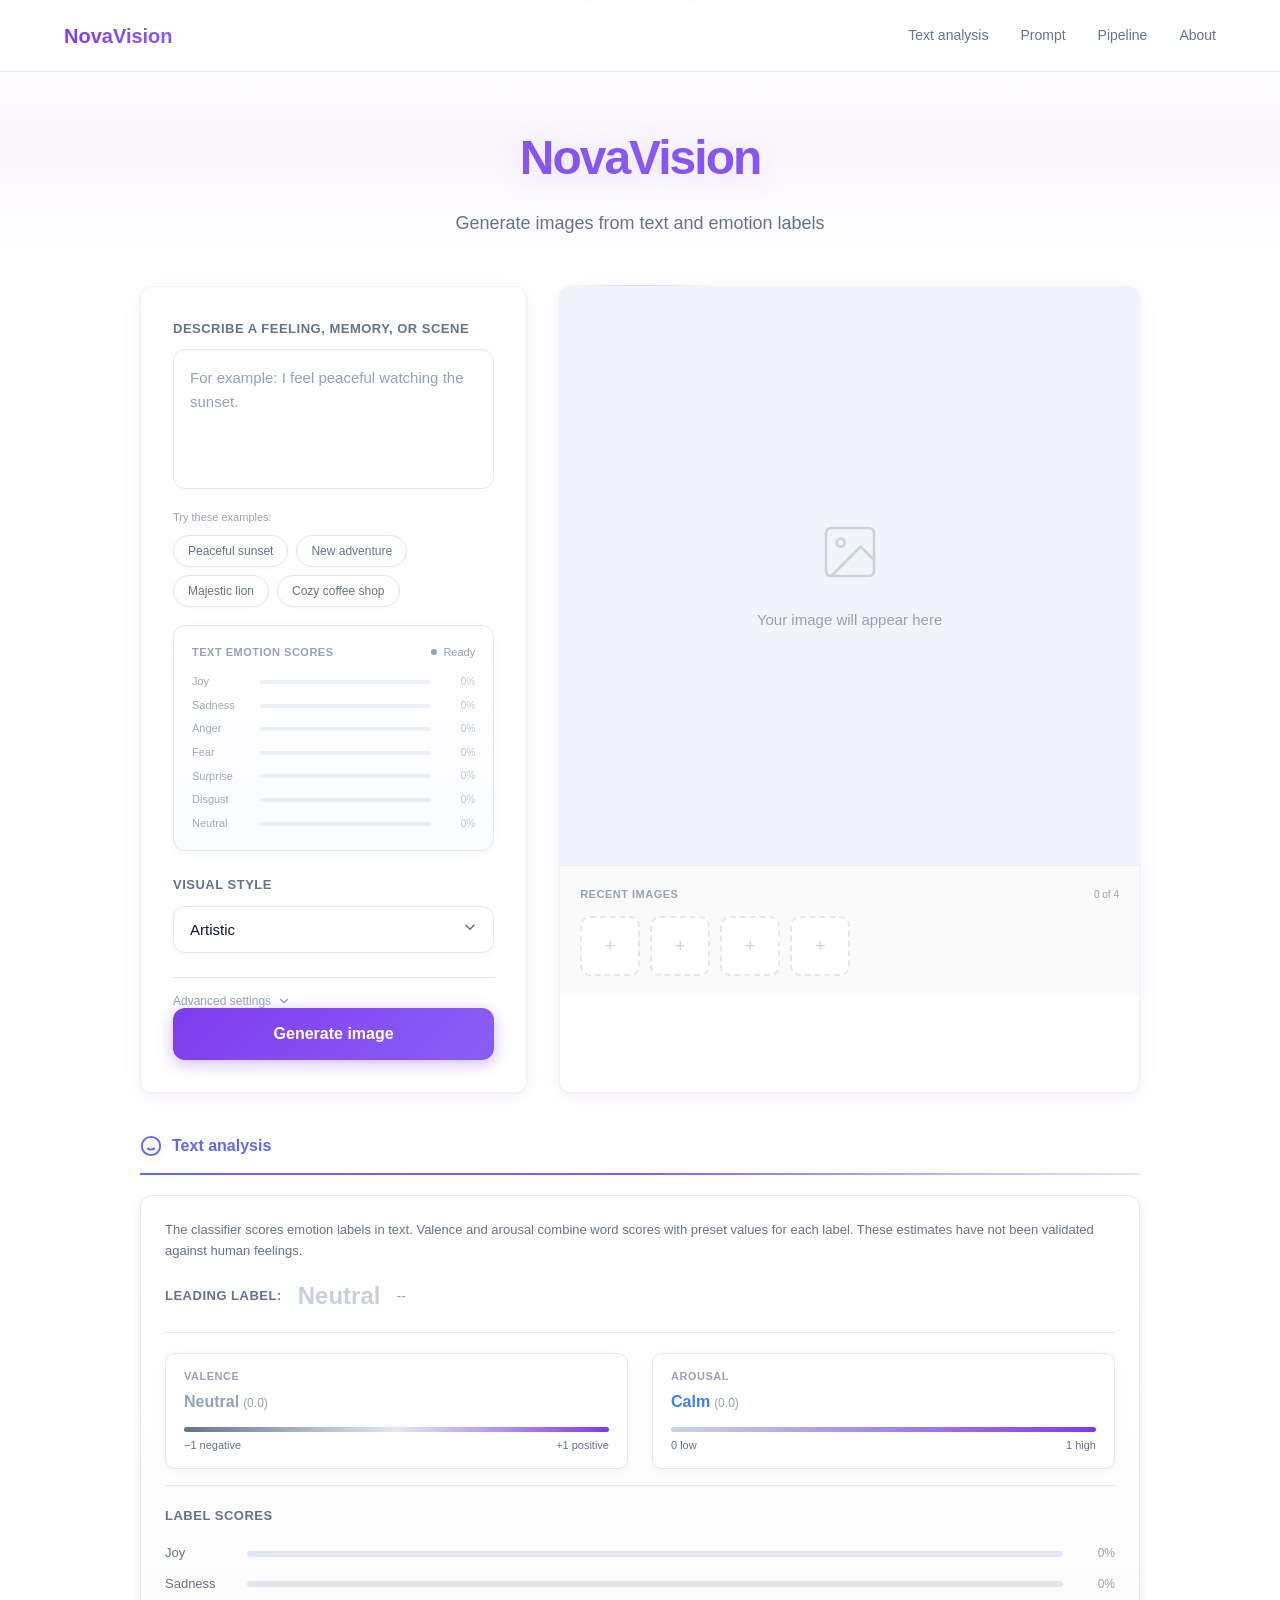
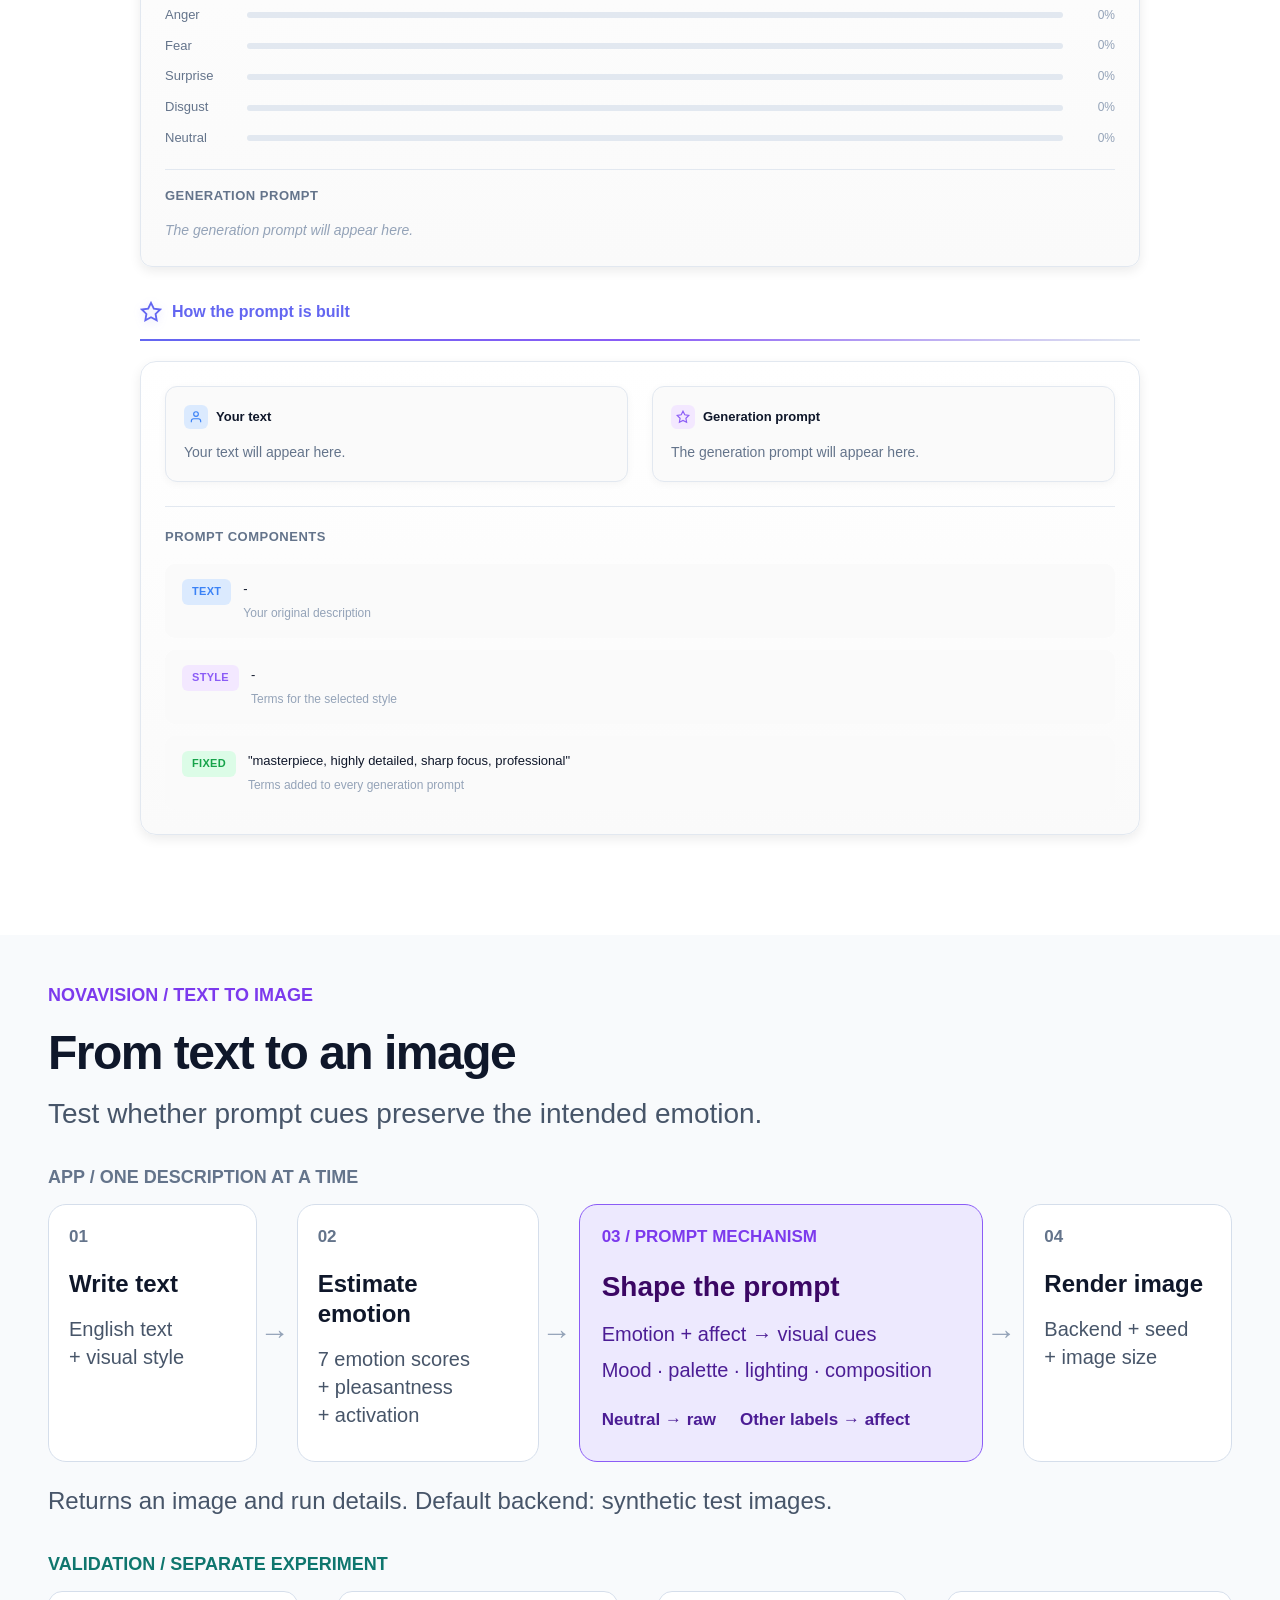
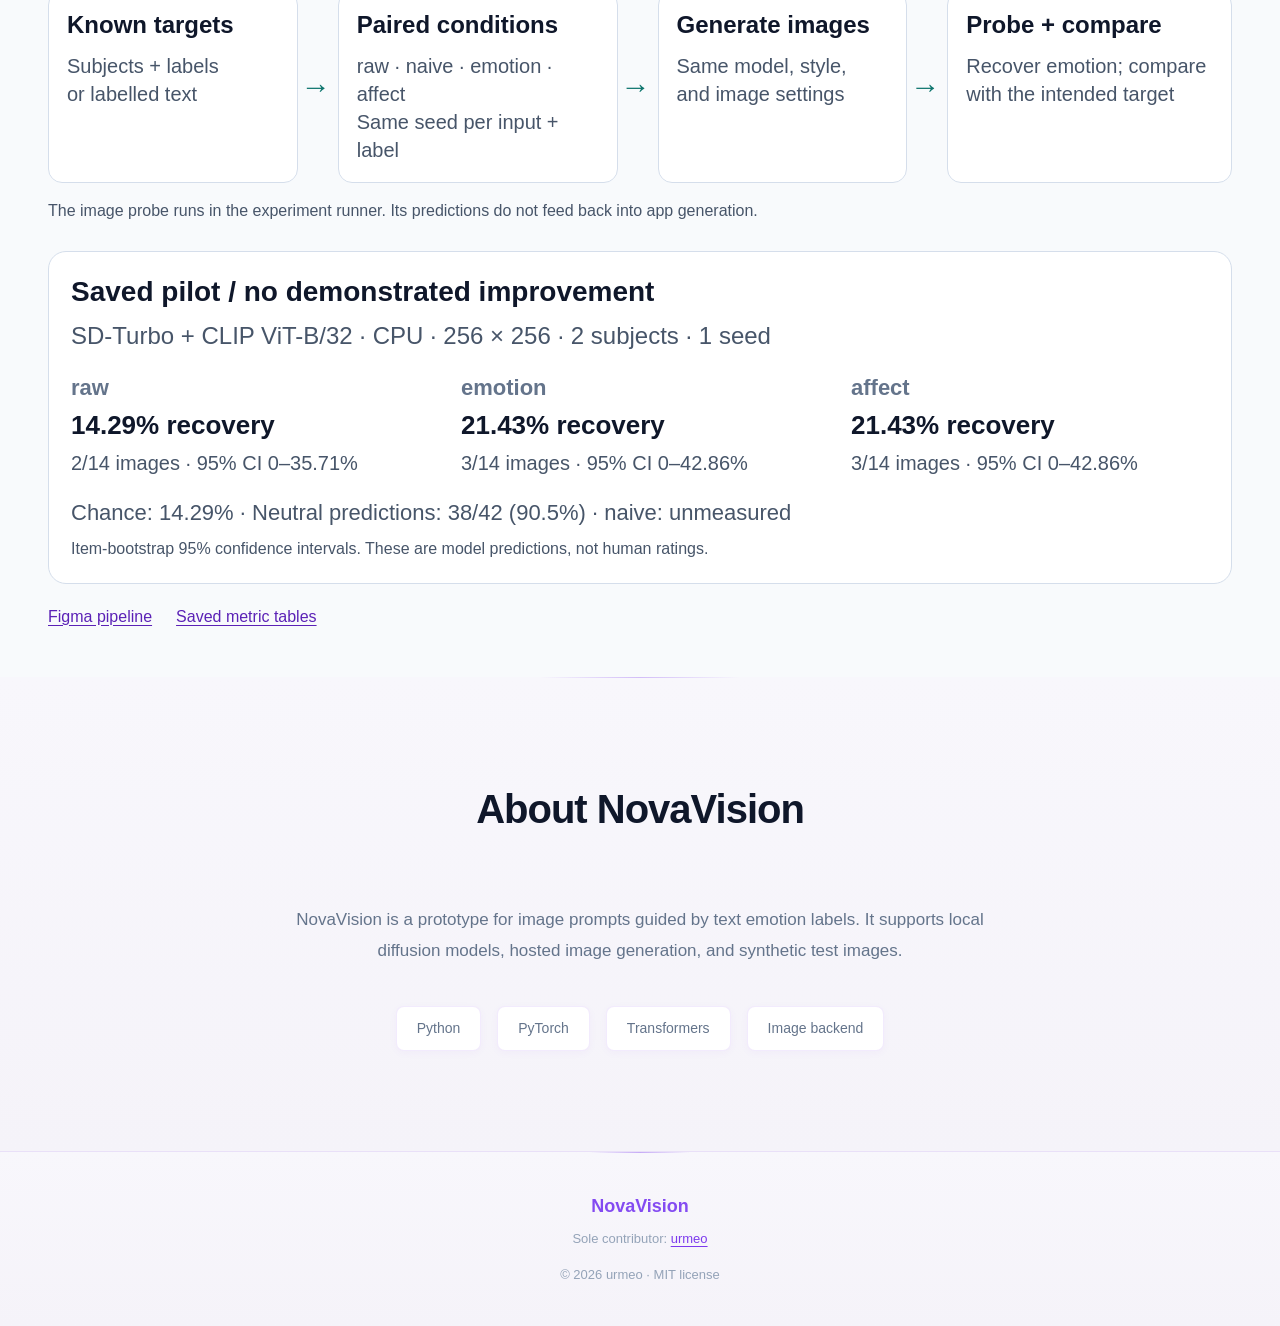
==== commit 1dd705b9: "updated docs" ====
--- a/static/index.html
+++ b/static/index.html
@@ -478,7 +478,6 @@
             </aside>
             <div class="pipeline-links">
                 <a href="https://www.figma.com/design/6lh7NsSYszXlyDrk6I1IaU?node-id=20-2">Figma pipeline</a>
-                <a href="https://github.com/urmeo/nova-vision/blob/main/docs/method.md">Method and data</a>
                 <a href="https://github.com/urmeo/nova-vision/blob/main/docs/results-tables.md">Saved metric tables</a>
             </div>
         </div>
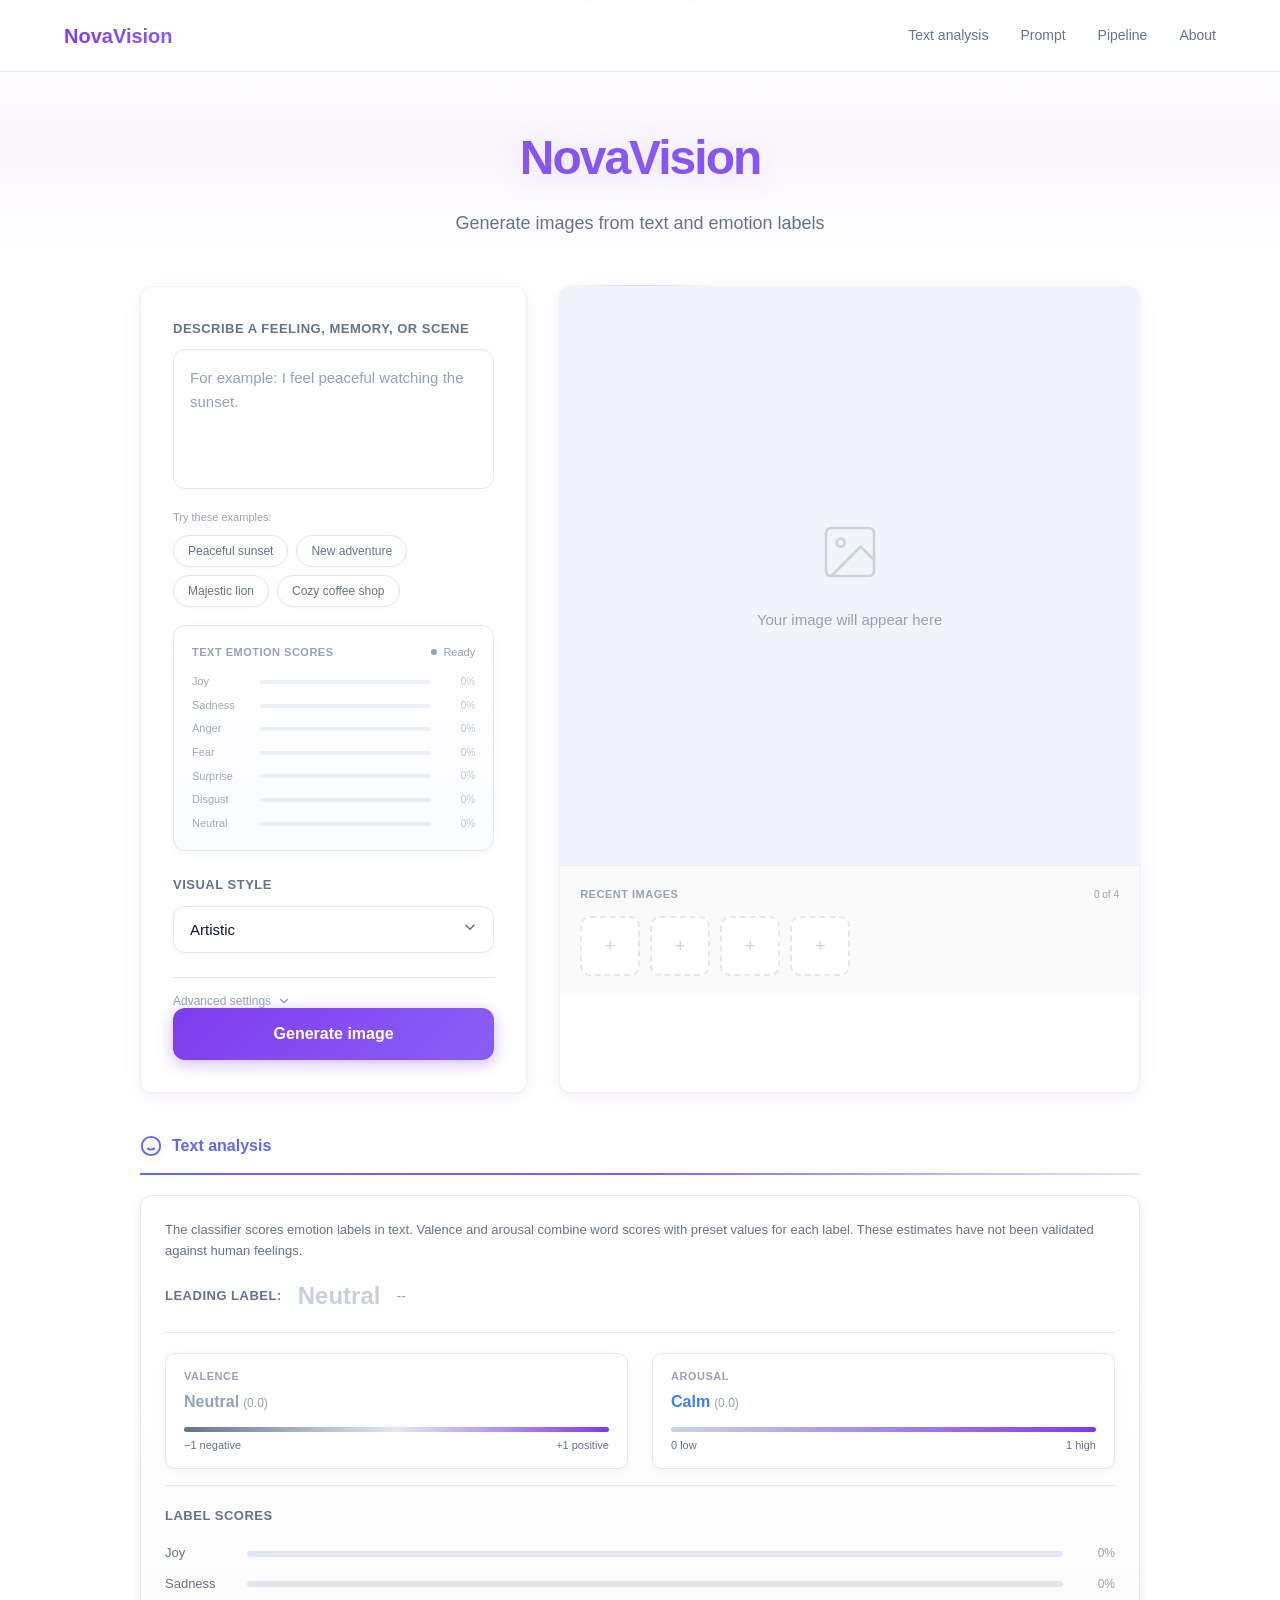
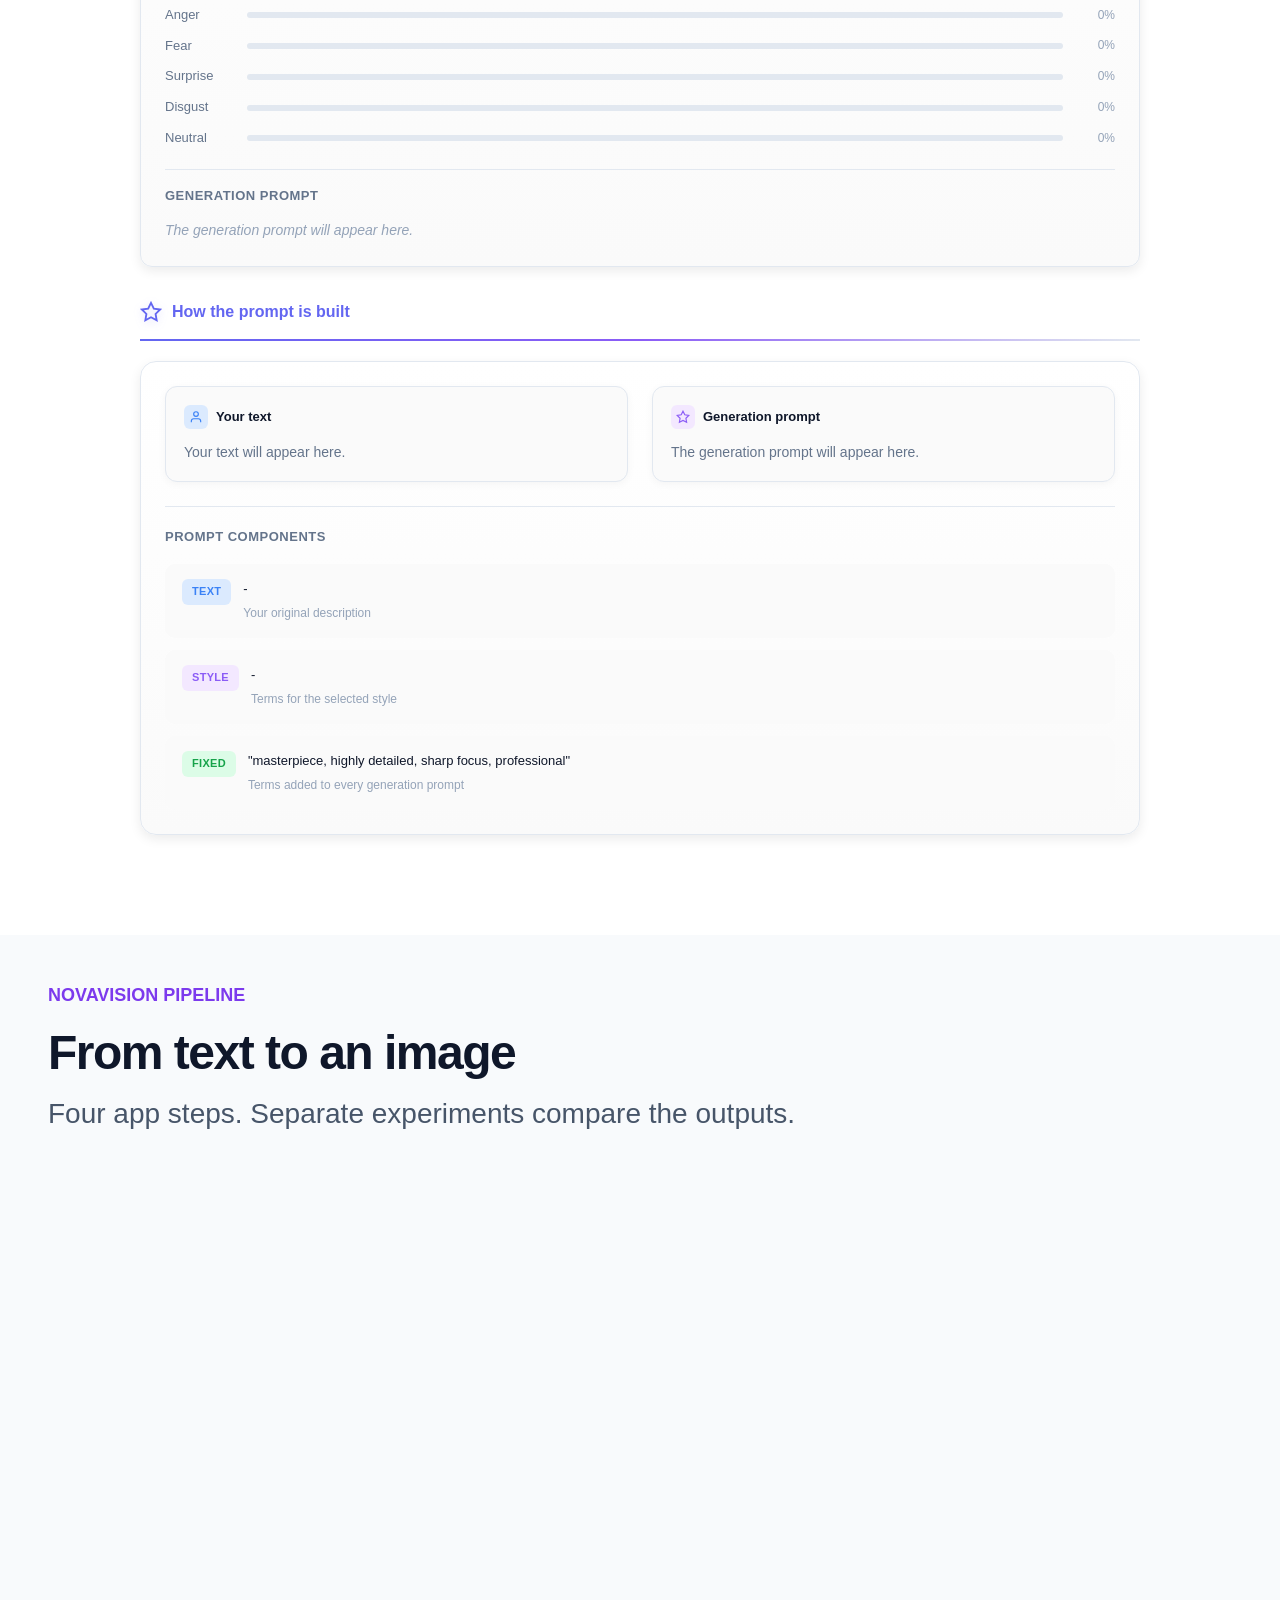
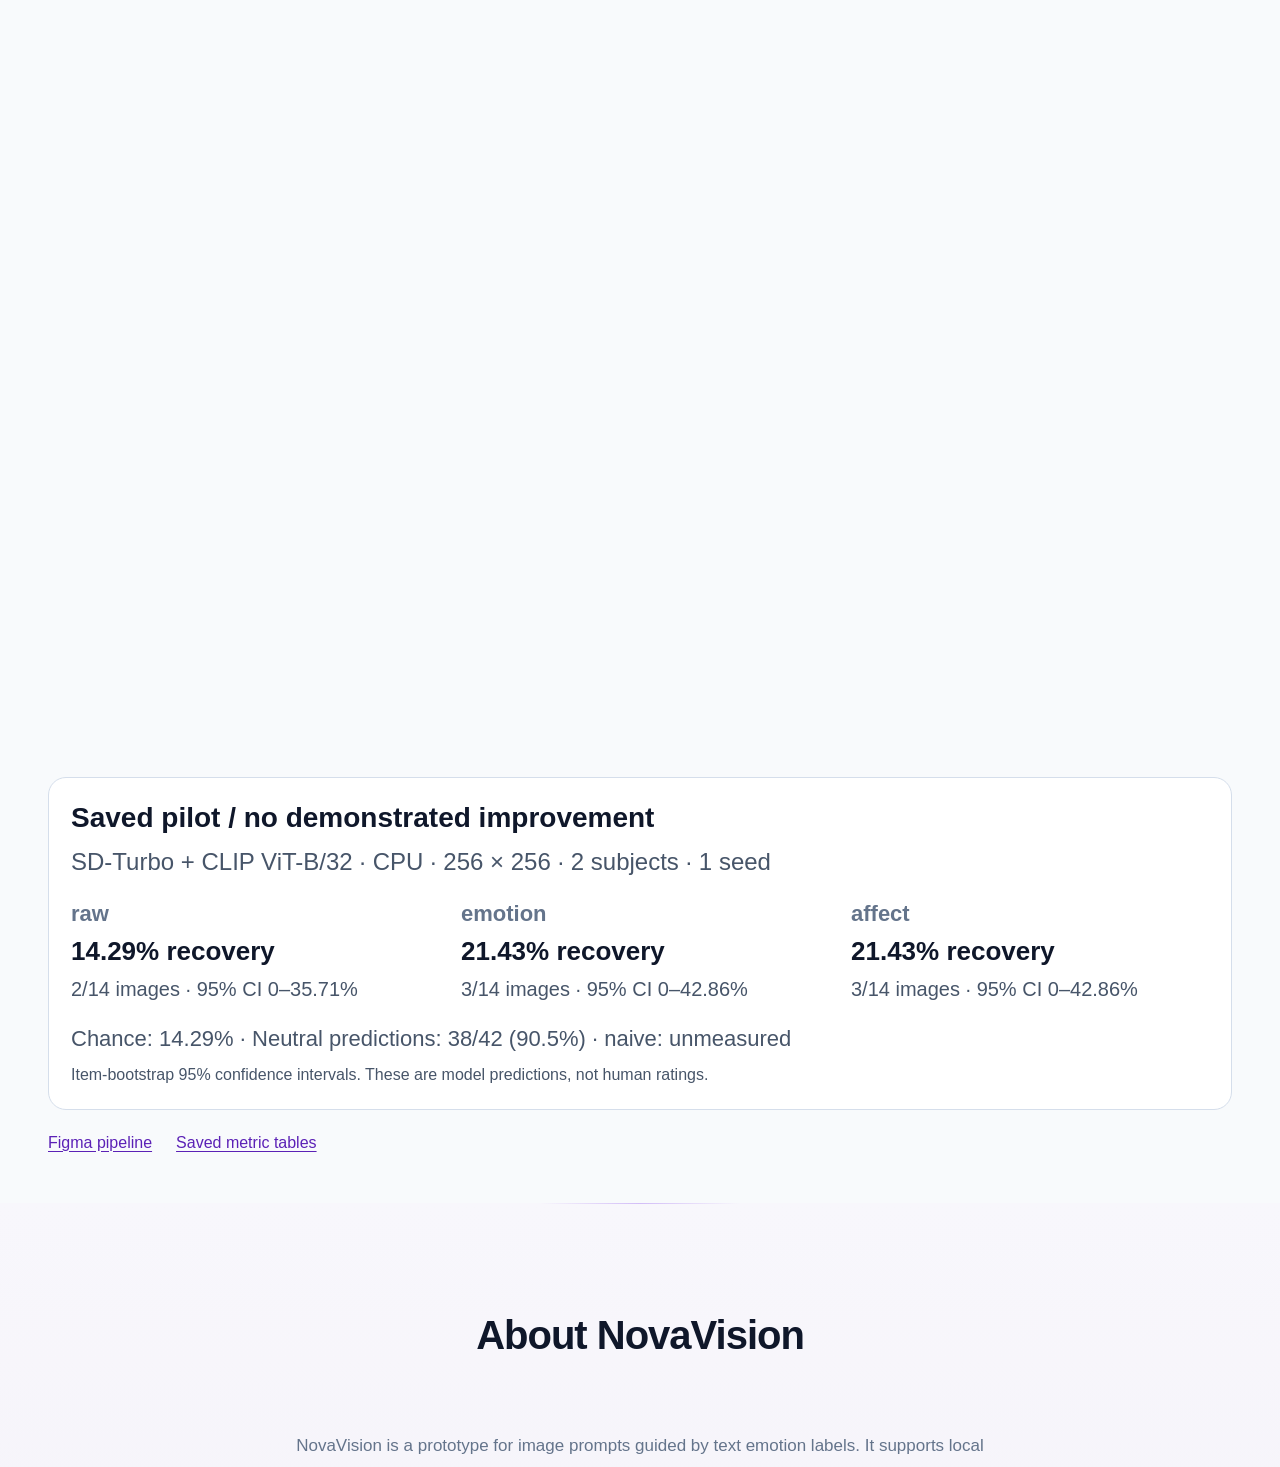
==== commit 3d9de95a: "updated pipeline" ====
--- a/static/index.html
+++ b/static/index.html
@@ -403,58 +403,25 @@
     <section id="how-it-works" aria-labelledby="pipelineTitle">
         <div class="section-container">
             <header class="pipeline-header">
-                <p class="pipeline-eyebrow">NovaVision / text to image</p>
+                <p class="pipeline-eyebrow">NovaVision pipeline</p>
                 <h2 id="pipelineTitle">From text to an image</h2>
-                <p>Test whether prompt cues preserve the intended emotion.</p>
+                <p>Four app steps. Separate experiments compare the outputs.</p>
             </header>
 
-            <h3 class="pipeline-label" id="appPipelineTitle">App / one description at a time</h3>
-            <ol class="pipeline" aria-labelledby="appPipelineTitle" role="list">
-                <li class="pipeline-step">
-                    <span class="pipeline-number" aria-hidden="true">01</span>
-                    <h4 class="pipeline-title">Write text</h4>
-                    <p class="pipeline-detail">English text<br>+ visual style</p>
-                </li>
-                <li class="pipeline-step">
-                    <span class="pipeline-number" aria-hidden="true">02</span>
-                    <h4 class="pipeline-title">Estimate emotion</h4>
-                    <p class="pipeline-detail">7 emotion scores<br>+ pleasantness<br>+ activation</p>
-                </li>
-                <li class="pipeline-step pipeline-prompt">
-                    <span class="pipeline-number"><span aria-hidden="true">03 / </span>Prompt mechanism</span>
-                    <h4 class="pipeline-title">Shape the prompt</h4>
-                    <p class="pipeline-detail">Emotion + affect → visual cues</p>
-                    <p class="pipeline-cues">Mood · palette · lighting · composition</p>
-                    <p class="pipeline-policy"><span>Neutral → <code>raw</code></span><span>Other labels → <code>affect</code></span></p>
-                </li>
-                <li class="pipeline-step">
-                    <span class="pipeline-number" aria-hidden="true">04</span>
-                    <h4 class="pipeline-title">Render image</h4>
-                    <p class="pipeline-detail">Backend + seed<br>+ image size</p>
-                </li>
-            </ol>
-            <p class="pipeline-output">Returns an image and run details. Default backend: synthetic test images.</p>
-
-            <h3 class="pipeline-label pipeline-validation-label" id="validationPipelineTitle">Validation / separate experiment</h3>
-            <ol class="pipeline-validation" aria-labelledby="validationPipelineTitle" role="list">
-                <li class="pipeline-step">
-                    <h4 class="pipeline-title">Known targets</h4>
-                    <p class="pipeline-detail">Subjects + labels<br>or labelled text</p>
-                </li>
-                <li class="pipeline-step">
-                    <h4 class="pipeline-title">Paired conditions</h4>
-                    <p class="pipeline-detail"><code>raw</code> · <code>naive</code> · <code>emotion</code> · <code>affect</code><br>Same seed per input + label</p>
-                </li>
-                <li class="pipeline-step">
-                    <h4 class="pipeline-title">Generate images</h4>
-                    <p class="pipeline-detail">Same model, style,<br>and image settings</p>
-                </li>
-                <li class="pipeline-step">
-                    <h4 class="pipeline-title">Probe + compare</h4>
-                    <p class="pipeline-detail">Recover emotion; compare with the intended target</p>
-                </li>
-            </ol>
-            <p class="pipeline-validation-note">The image probe runs in the experiment runner. Its predictions do not feed back into app generation.</p>
+            <figure class="pipeline-figure">
+                <a class="pipeline-diagram" href="assets/pipeline.svg" aria-describedby="pipelineDescription">
+                    <picture>
+                        <source media="(max-width: 900px)" srcset="assets/pipeline-mobile.svg" type="image/svg+xml" width="480" height="1968">
+                        <img src="assets/pipeline.svg" alt="NovaVision pipeline: four app steps and three experiment steps. Open the full-size diagram." width="1280" height="864" loading="lazy" decoding="async">
+                    </picture>
+                </a>
+                <figcaption class="visually-hidden" id="pipelineDescription">
+                    The app follows Write text → Analyze text → Build prompt → Render image, then returns the image, prompt, and run details.
+                    Neutral uses raw prompts; other labels use affect prompts. The default backend creates synthetic test images.
+                    Experiments follow Set targets → Generate pairs → Probe + compare. They reuse prompt building and rendering with raw, naive, emotion, and affect prompts, using the same seed and settings.
+                    The image probe estimates emotion and affect, compares them with known targets, and saves records and charts. CLIP is the default probe. Its estimates are not human ratings.
+                </figcaption>
+            </figure>
 
             <aside class="pipeline-evidence" aria-labelledby="pipelineEvidenceTitle">
                 <h3 id="pipelineEvidenceTitle">Saved pilot / no demonstrated improvement</h3>
@@ -477,7 +444,7 @@
                 <p class="pipeline-evidence-note">Item-bootstrap 95% confidence intervals. These are model predictions, not human ratings.</p>
             </aside>
             <div class="pipeline-links">
-                <a href="https://www.figma.com/design/6lh7NsSYszXlyDrk6I1IaU?node-id=20-2">Figma pipeline</a>
+                <a href="https://www.figma.com/design/6lh7NsSYszXlyDrk6I1IaU?node-id=24-2">Figma pipeline</a>
                 <a href="https://github.com/urmeo/nova-vision/blob/main/docs/results-tables.md">Saved metric tables</a>
             </div>
         </div>
--- a/static/styles.css
+++ b/static/styles.css
@@ -1676,7 +1676,6 @@
     --pipeline-muted: #475569;
     --pipeline-border: #d5deeb;
     --pipeline-accent: #7c3aed;
-    --pipeline-validation: #0f766e;
     padding: 48px;
     background: #f8fafc;
 }
@@ -1689,16 +1688,11 @@
     margin-bottom: 32px;
 }
 
-.pipeline-eyebrow,
-.pipeline-label,
-.pipeline-number {
+.pipeline-eyebrow {
+    color: var(--pipeline-accent);
     font-size: 18px;
     font-weight: 600;
     line-height: 1.4;
-}
-
-.pipeline-eyebrow {
-    color: var(--pipeline-accent);
     text-transform: uppercase;
     margin-bottom: 16px;
 }
@@ -1717,149 +1711,43 @@
     line-height: 1.4;
 }
 
-.pipeline-label {
-    color: #64748b;
-    text-transform: uppercase;
-    margin-bottom: 14px;
-}
-
-.pipeline,
-.pipeline-validation {
-    display: grid;
-    gap: 40px;
-    list-style: none;
-}
-
-.pipeline {
-    grid-template-columns: minmax(0, 1fr) minmax(0, 1.16fr) minmax(0, 1.94fr) minmax(0, 1fr);
-}
-
-.pipeline-step {
-    position: relative;
-    min-width: 0;
-    padding: 20px;
-    border: 1px solid var(--pipeline-border);
-    border-radius: 18px;
-    background: #fff;
-}
-
-.pipeline > .pipeline-step {
-    min-height: 258px;
-}
-
-.pipeline-step:not(:last-child)::after {
-    content: '→';
+.pipeline-diagram {
+    display: block;
+    border-radius: 20px;
+    overflow: hidden;
+}
+
+.pipeline-diagram:focus-visible {
+    outline: 3px solid var(--pipeline-accent);
+    outline-offset: 5px;
+}
+
+.pipeline-diagram img {
+    display: block;
+    width: 100%;
+    height: auto;
+}
+
+.visually-hidden {
     position: absolute;
-    top: 50%;
-    right: -34px;
-    transform: translateY(-50%);
-    color: #94a3b8;
-    font-size: 30px;
-    line-height: 1;
-}
-
-.pipeline-number {
-    display: block;
-    color: #64748b;
-    margin-bottom: 20px;
-}
-
-.pipeline-title {
-    font-size: 28px;
-    font-weight: 600;
-    line-height: 1.25;
-    margin-bottom: 16px;
-}
-
-.pipeline-detail,
-.pipeline-output,
+    width: 1px;
+    height: 1px;
+    padding: 0;
+    margin: -1px;
+    overflow: hidden;
+    clip-path: inset(50%);
+    white-space: nowrap;
+    border: 0;
+}
+
+#how-it-works code {
+    font: inherit;
+}
+
 .pipeline-settings {
     color: var(--pipeline-muted);
     font-size: 24px;
     line-height: 1.4;
-}
-
-.pipeline-prompt {
-    padding: 20px 22px;
-    background: #ede9fe;
-    border-color: #8b5cf6;
-}
-
-.pipeline-prompt .pipeline-number {
-    color: var(--pipeline-accent);
-    text-transform: uppercase;
-}
-
-.pipeline-prompt .pipeline-title {
-    font-size: 32px;
-    color: #3b0764;
-}
-
-.pipeline-prompt .pipeline-detail,
-.pipeline-cues,
-.pipeline-policy {
-    color: #4c1d95;
-}
-
-.pipeline-cues {
-    font-size: 22px;
-    line-height: 1.4;
-    margin-top: 8px;
-}
-
-.pipeline-policy {
-    display: flex;
-    flex-wrap: wrap;
-    gap: 4px 24px;
-    font-size: 20px;
-    font-weight: 600;
-    line-height: 1.4;
-    margin-top: 24px;
-}
-
-#how-it-works code {
-    font: inherit;
-}
-
-.pipeline-output {
-    margin: 22px 0 34px;
-}
-
-.pipeline-validation-label {
-    color: var(--pipeline-validation);
-}
-
-.pipeline-validation {
-    grid-template-columns: minmax(0, 1fr) minmax(0, 1.12fr) minmax(0, 1fr) minmax(0, 1.14fr);
-}
-
-.pipeline-validation .pipeline-step {
-    padding: 18px;
-    border-radius: 14px;
-}
-
-.pipeline-validation .pipeline-step::after {
-    color: var(--pipeline-validation);
-}
-
-.pipeline-validation .pipeline-title {
-    font-size: 26px;
-    margin-bottom: 12px;
-}
-
-.pipeline-validation .pipeline-detail {
-    font-size: 22px;
-}
-
-.pipeline-validation-note,
-.pipeline-evidence-note {
-    color: var(--pipeline-muted);
-    font-size: 16px;
-    line-height: 1.5;
-}
-
-.pipeline-validation-note {
-    margin-top: 16px;
 }
 
 .pipeline-evidence {
@@ -1912,6 +1800,9 @@
 }
 
 .pipeline-evidence-note {
+    color: var(--pipeline-muted);
+    font-size: 16px;
+    line-height: 1.5;
     margin-top: 8px;
 }
 
@@ -1928,61 +1819,21 @@
 }
 
 @media (max-width: 1280px) {
-    .pipeline-title,
-    .pipeline-validation .pipeline-title {
-        font-size: 24px;
-    }
-
-    .pipeline-prompt .pipeline-title {
-        font-size: 28px;
-    }
-
-    .pipeline-detail,
-    .pipeline-validation .pipeline-detail,
-    .pipeline-cues {
-        font-size: 20px;
-    }
-
-    .pipeline-number,
-    .pipeline-policy {
-        font-size: 17px;
-    }
-
     .pipeline-results strong {
         font-size: 26px;
     }
 }
 
 @media (max-width: 1100px) {
-    .pipeline,
-    .pipeline-validation {
-        grid-template-columns: 1fr;
-        gap: 36px;
-    }
-
-    .pipeline > .pipeline-step {
-        min-height: 0;
-    }
-
-    .pipeline-step:not(:last-child)::after {
-        content: '↓';
-        top: auto;
-        right: 50%;
-        bottom: -32px;
-        transform: translateX(50%);
-        font-size: 28px;
-    }
-
-    .pipeline-number {
-        margin-bottom: 12px;
-    }
-
-    .pipeline-policy {
-        margin-top: 16px;
-    }
-
     .pipeline-results {
         gap: 24px;
+    }
+}
+
+@media (max-width: 900px) {
+    .pipeline-diagram {
+        max-width: 480px;
+        margin-inline: auto;
     }
 }
 
@@ -2000,12 +1851,10 @@
         font-size: 21px;
     }
 
-    .pipeline-eyebrow,
-    .pipeline-label {
+    .pipeline-eyebrow {
         font-size: 15px;
     }
 
-    .pipeline-output,
     .pipeline-settings,
     .pipeline-limitations {
         font-size: 18px;
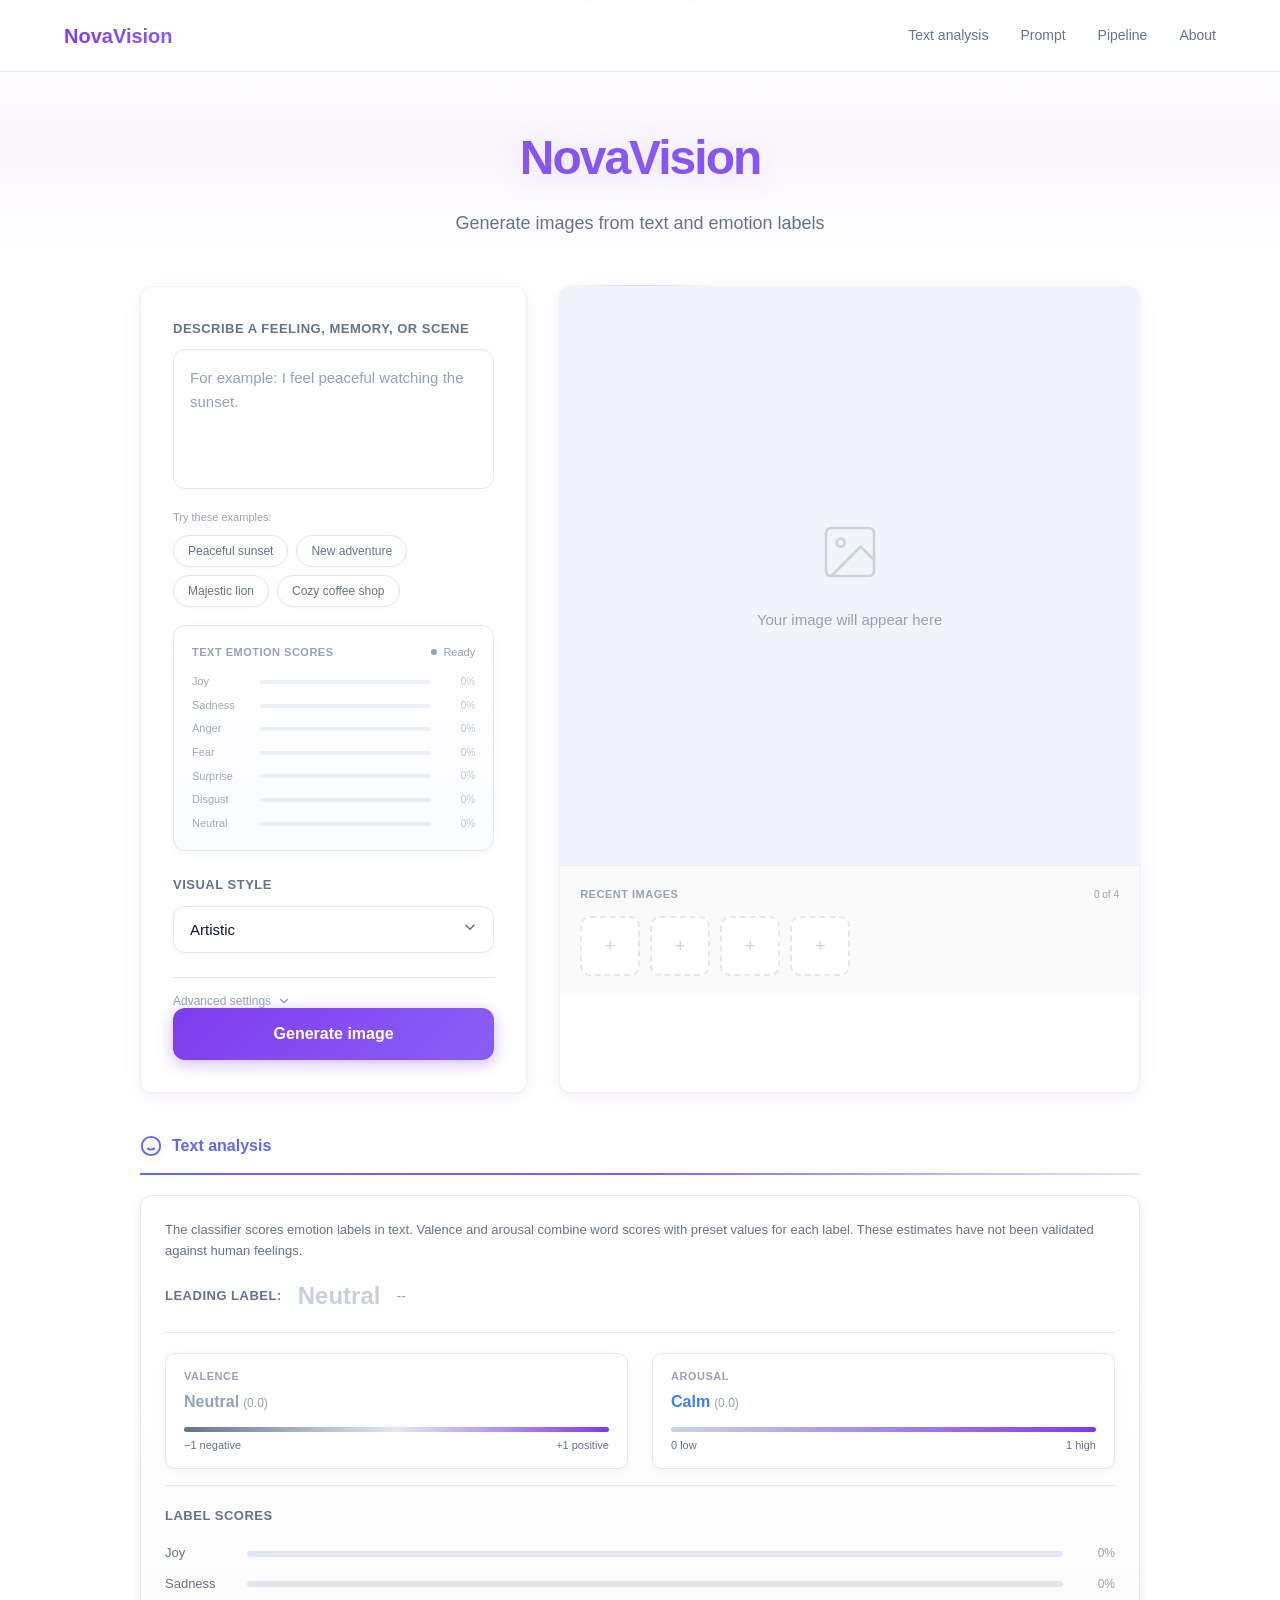
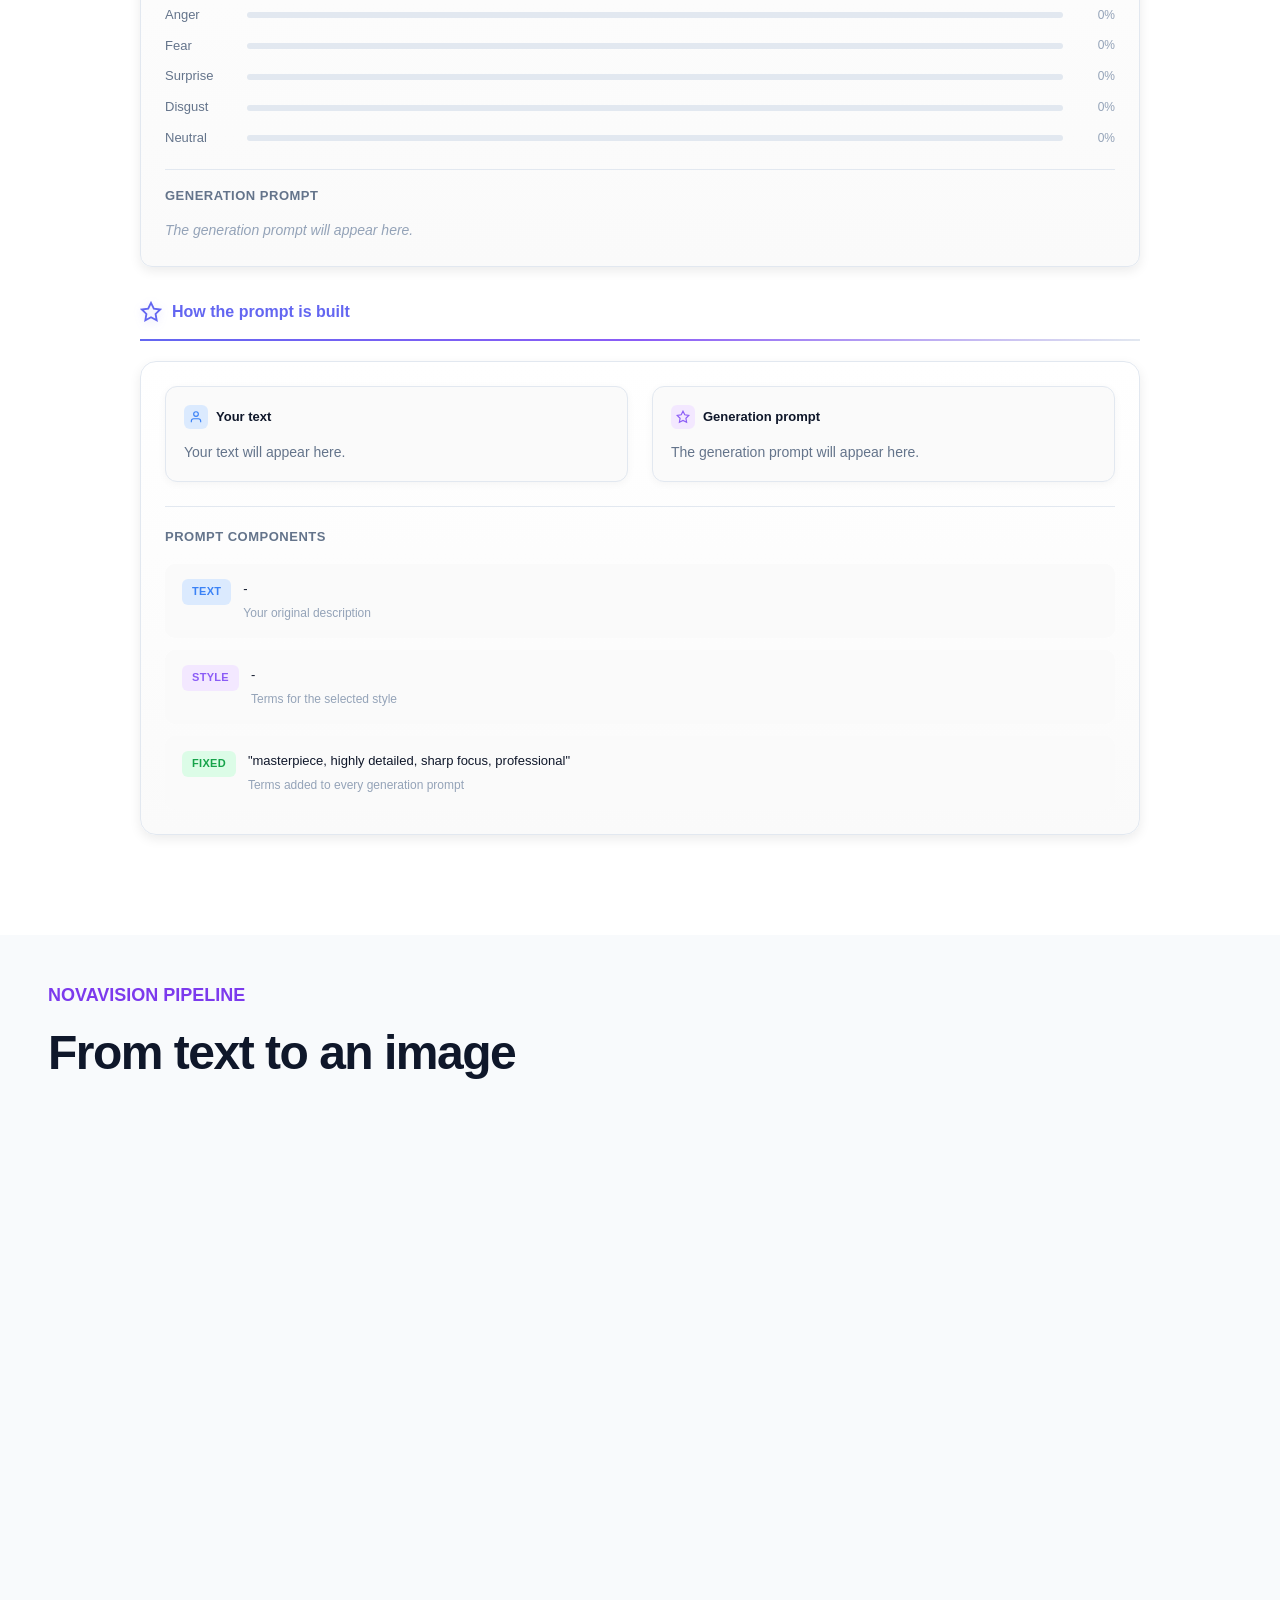
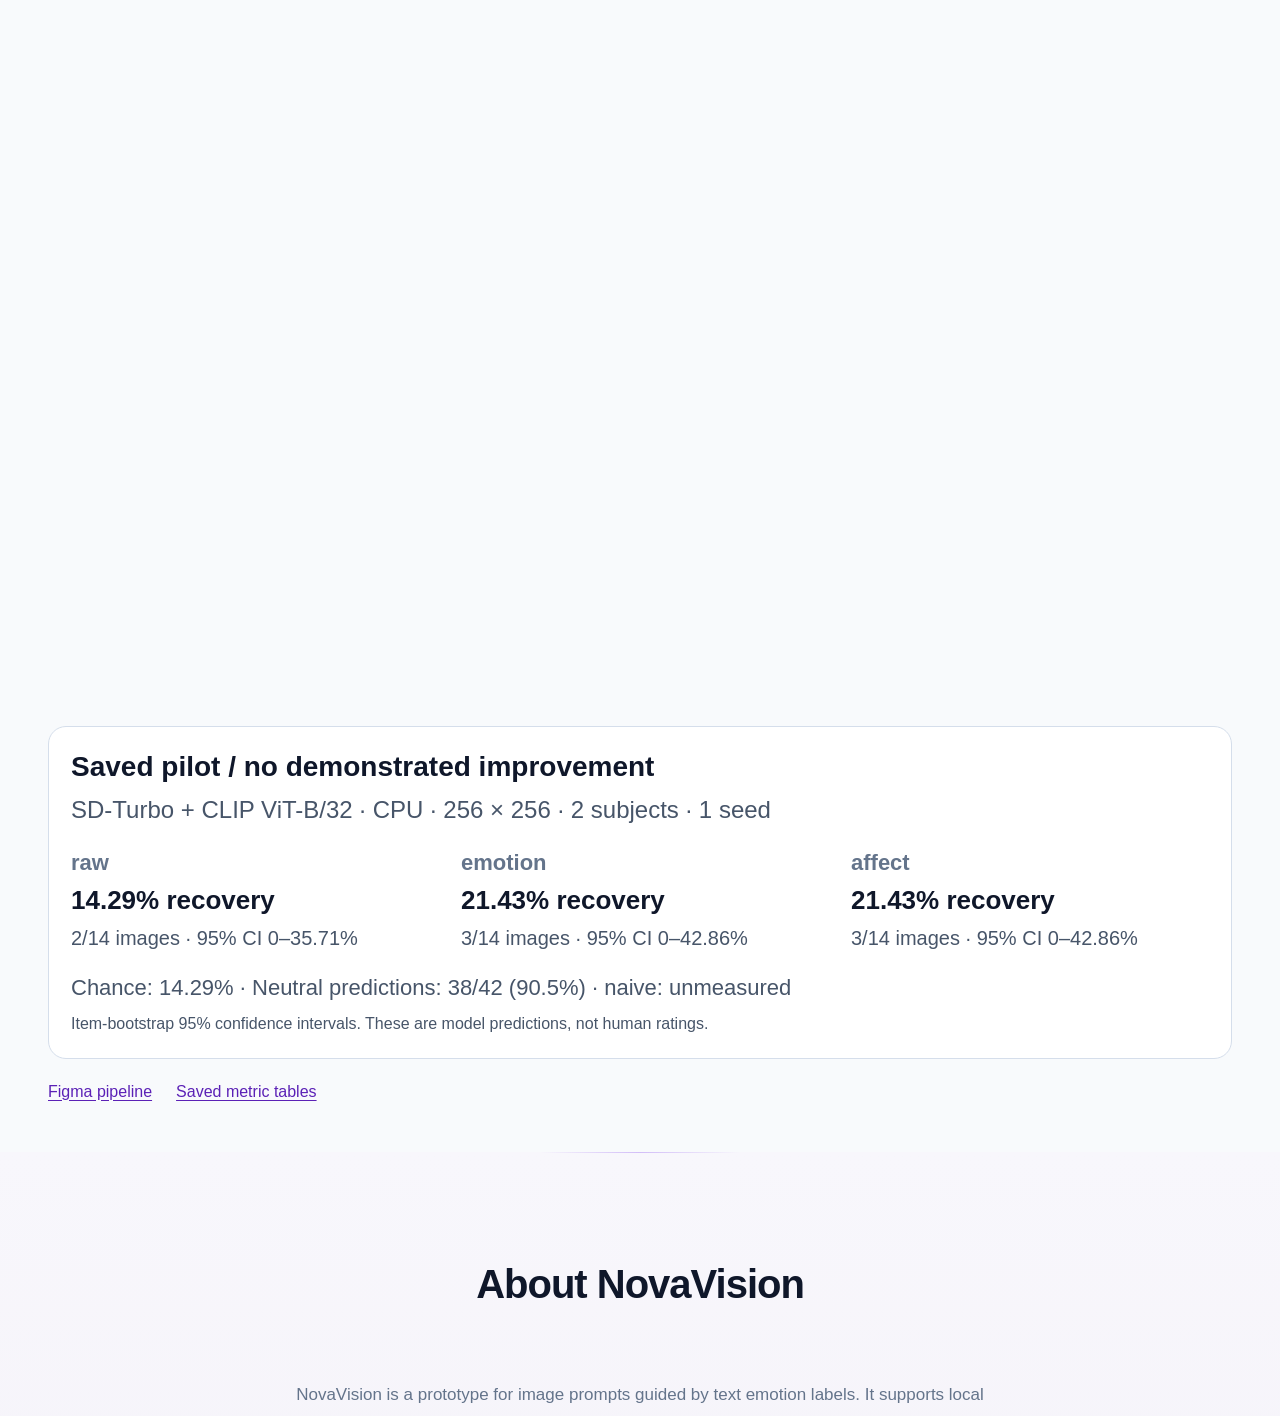
==== commit 613b75a2: "updated interface" ====
--- a/static/index.html
+++ b/static/index.html
@@ -405,7 +405,6 @@
             <header class="pipeline-header">
                 <p class="pipeline-eyebrow">NovaVision pipeline</p>
                 <h2 id="pipelineTitle">From text to an image</h2>
-                <p>Four app steps. Separate experiments compare the outputs.</p>
             </header>
 
             <figure class="pipeline-figure">
--- a/static/styles.css
+++ b/static/styles.css
@@ -1705,12 +1705,6 @@
     margin-bottom: 12px;
 }
 
-.pipeline-header > p:last-child {
-    color: var(--pipeline-muted);
-    font-size: 28px;
-    line-height: 1.4;
-}
-
 .pipeline-diagram {
     display: block;
     border-radius: 20px;
@@ -1847,10 +1841,6 @@
         letter-spacing: -1px;
     }
 
-    .pipeline-header > p:last-child {
-        font-size: 21px;
-    }
-
     .pipeline-eyebrow {
         font-size: 15px;
     }
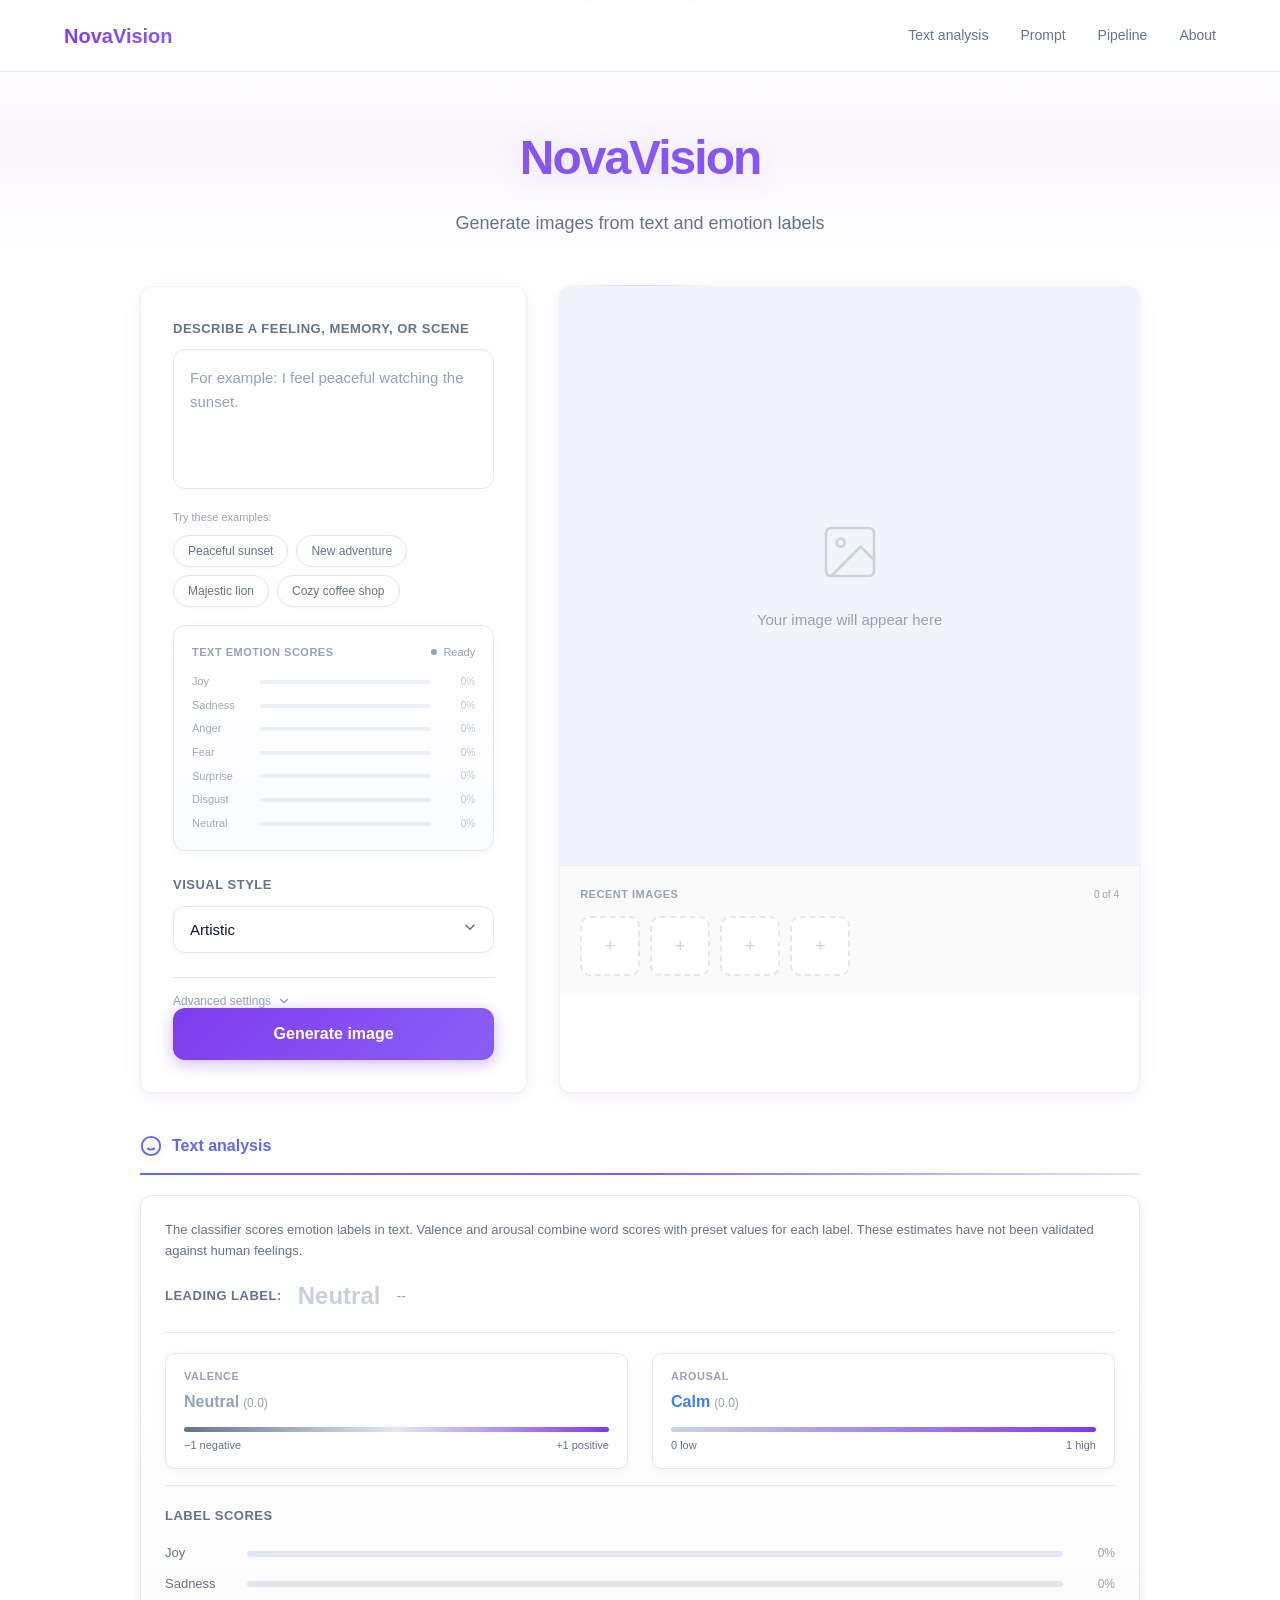
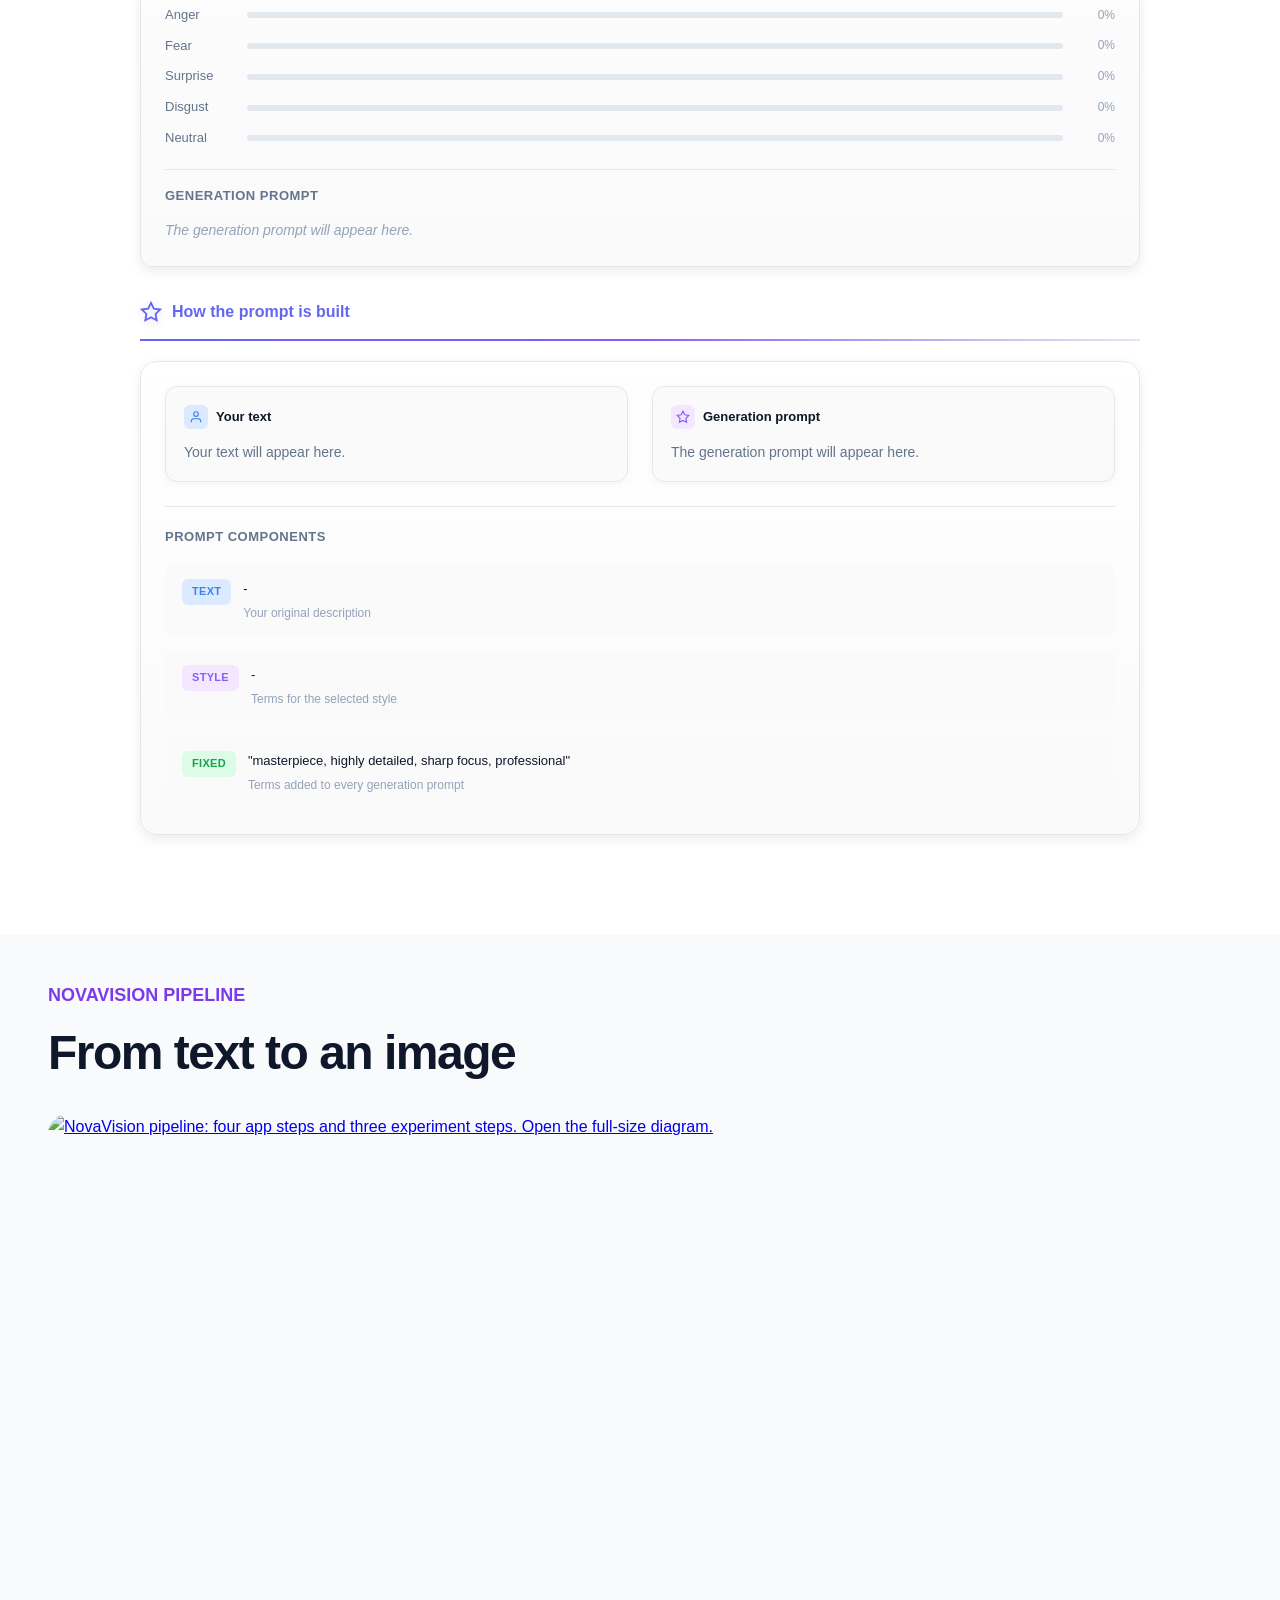
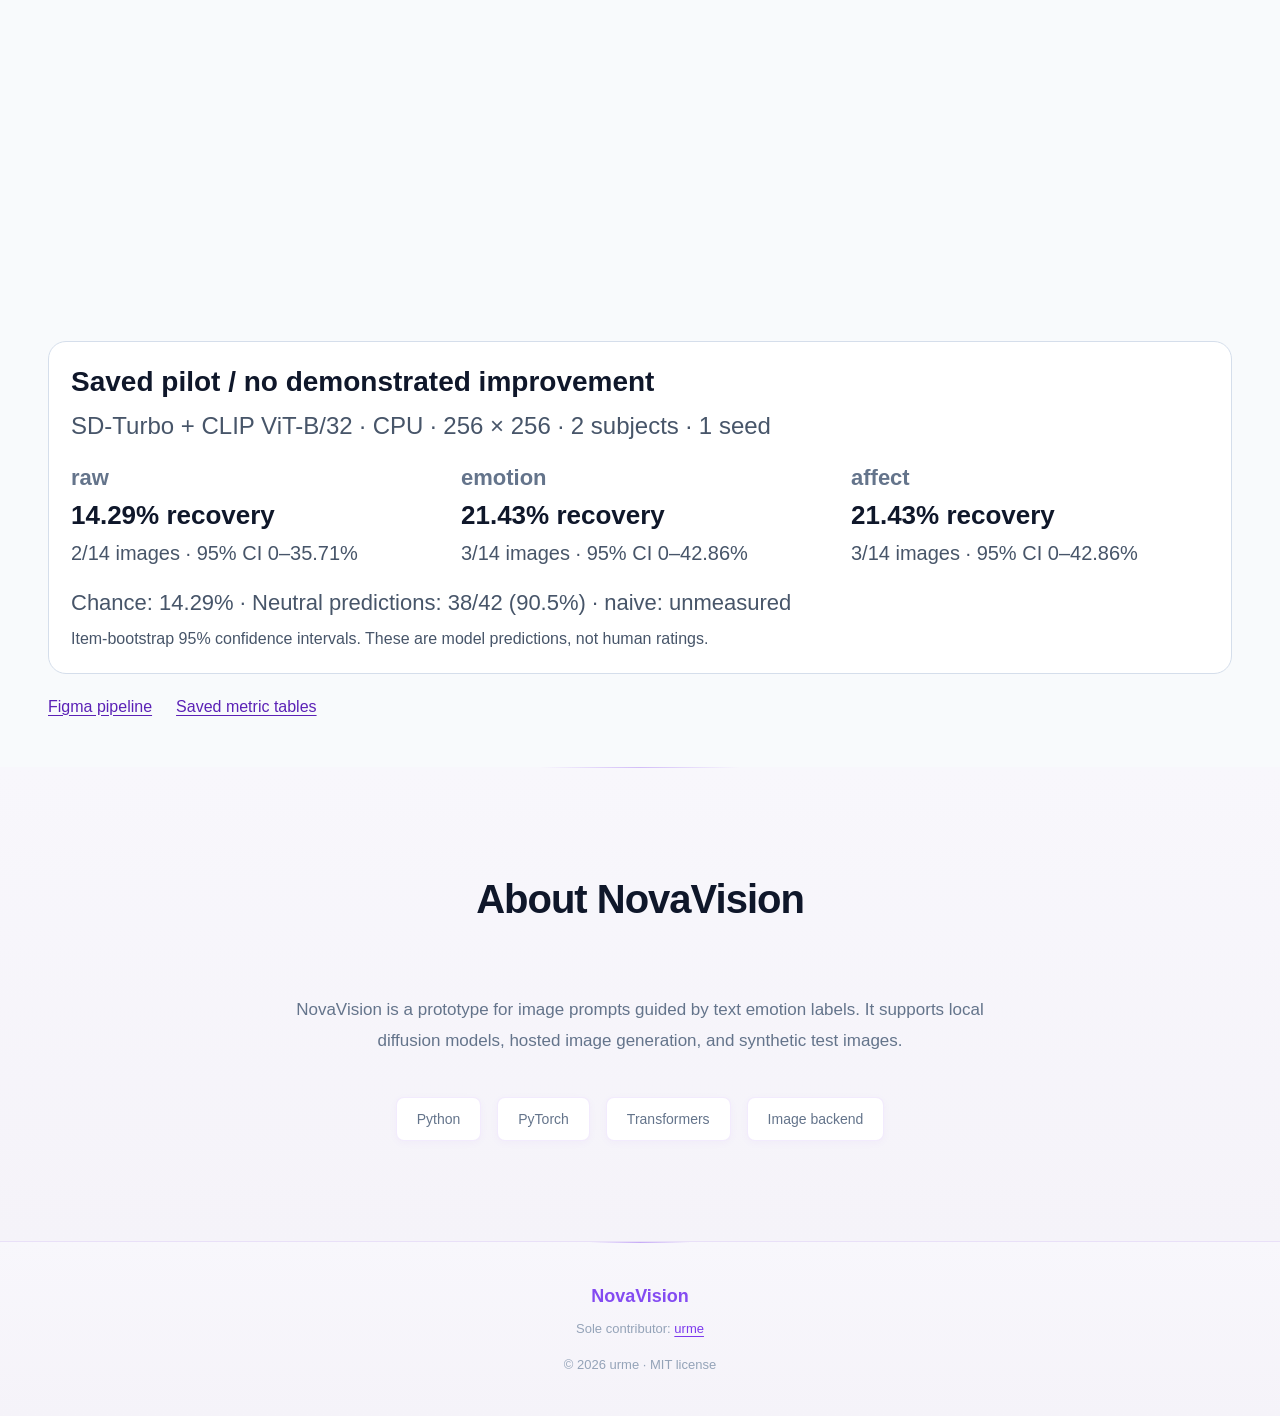
==== commit 6a6d5858: "updated interface" ====
--- a/static/index.html
+++ b/static/index.html
@@ -67,7 +67,7 @@
                 <div class="app-card input-card">
                     <div class="form-group">
                         <label class="form-label" for="emotionInput">Describe a feeling, memory, or scene</label>
-                        <textarea id="emotionInput" minlength="3" maxlength="2000" placeholder="For example: I feel peaceful watching the sunset."></textarea>
+                        <textarea id="emotionInput" minlength="3" maxlength="4000" placeholder="For example: I feel peaceful watching the sunset."></textarea>
                         <div class="example-prompts">
                             <div class="example-prompts-label">Try these examples:</div>
                             <div class="example-chips">
@@ -472,8 +472,8 @@
 
     <footer>
         <div class="footer-logo">NovaVision</div>
-        <p class="footer-tagline">Sole contributor: <a href="https://github.com/urmeo">urmeo</a></p>
-        <p class="footer-copyright">&copy; 2026 urmeo &middot; MIT license</p>
+        <p class="footer-tagline">Sole contributor: <a href="https://github.com/urmeo">urme</a></p>
+        <p class="footer-copyright">&copy; 2026 urme &middot; MIT license</p>
     </footer>
 
     <script src="app.js" defer></script>
--- a/static/styles.css
+++ b/static/styles.css
@@ -668,6 +668,7 @@
     color: #64748b;
     line-height: 1.7;
     font-style: italic;
+    overflow-wrap: anywhere;
 }
 
 @keyframes fadeInUp {
@@ -1652,6 +1653,8 @@
 
 .modifier-content {
     flex: 1;
+    min-width: 0;
+    overflow-wrap: anywhere;
 }
 
 .modifier-text {
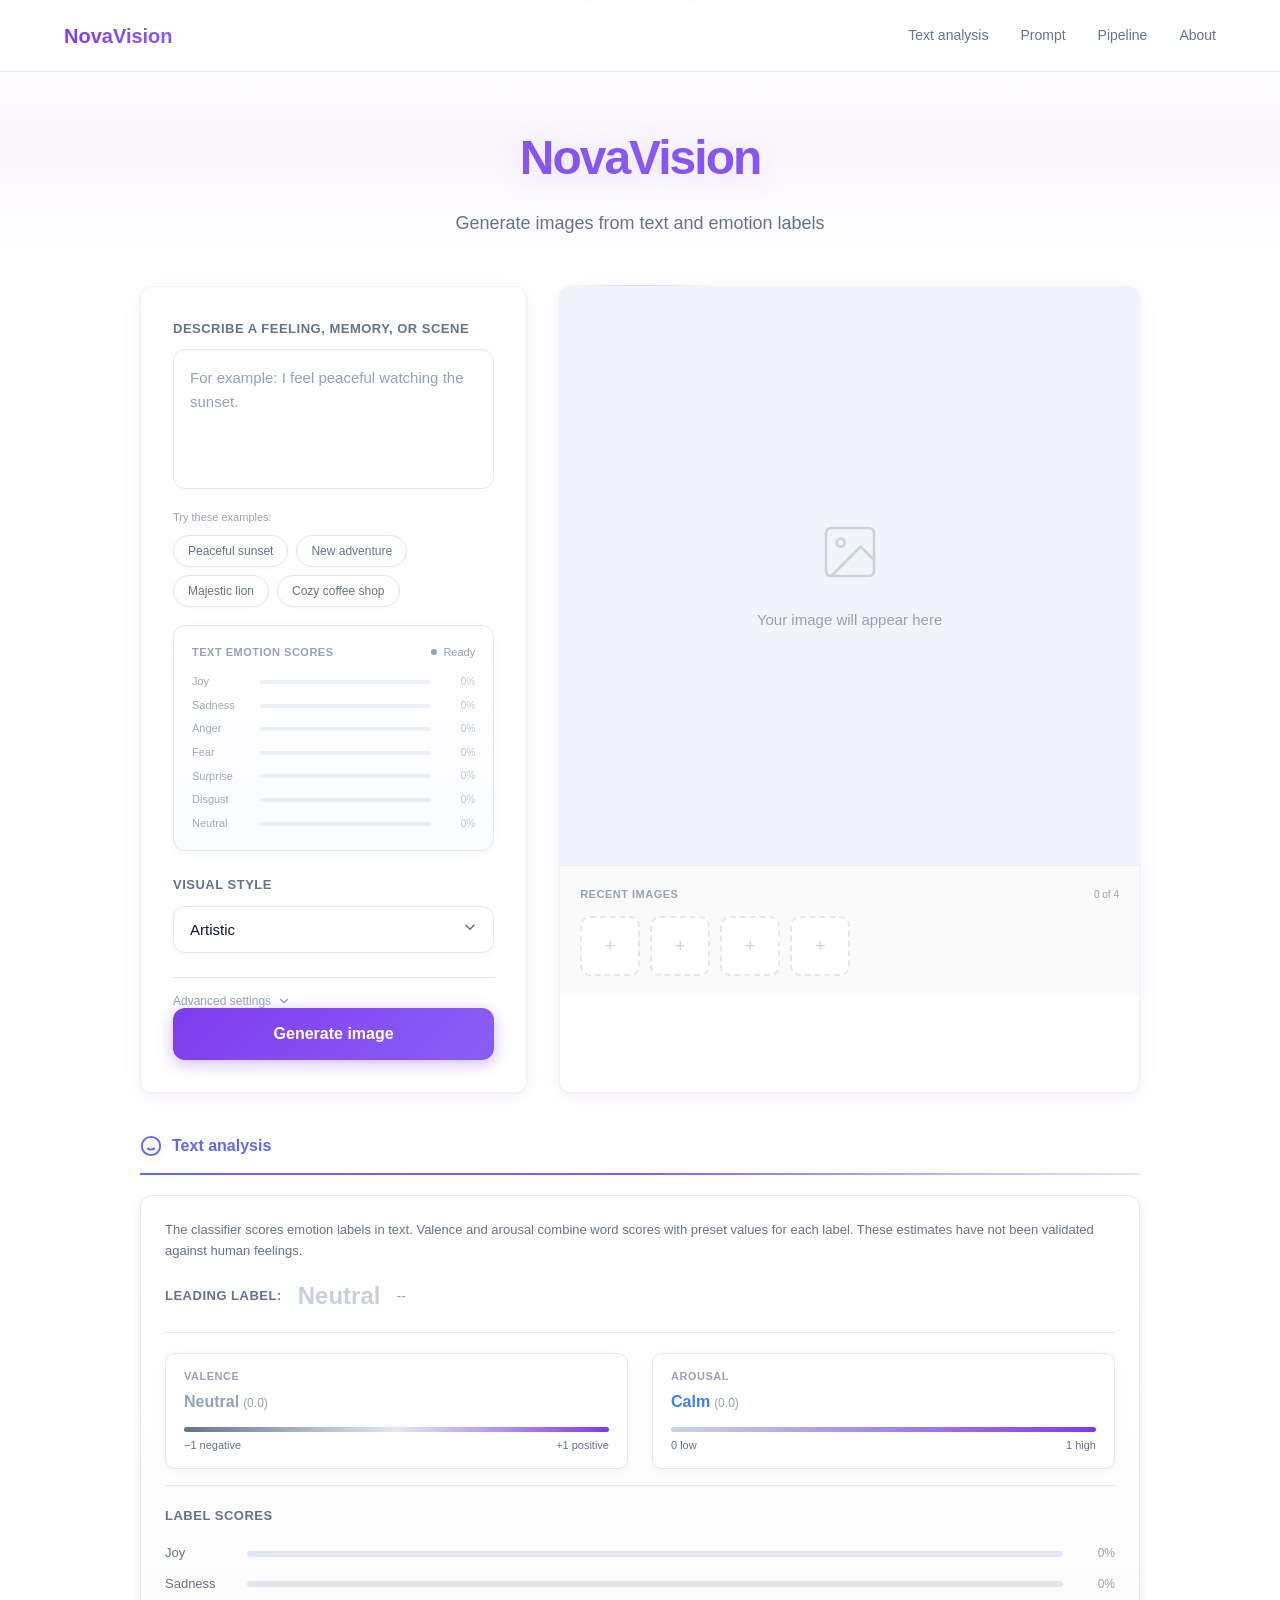
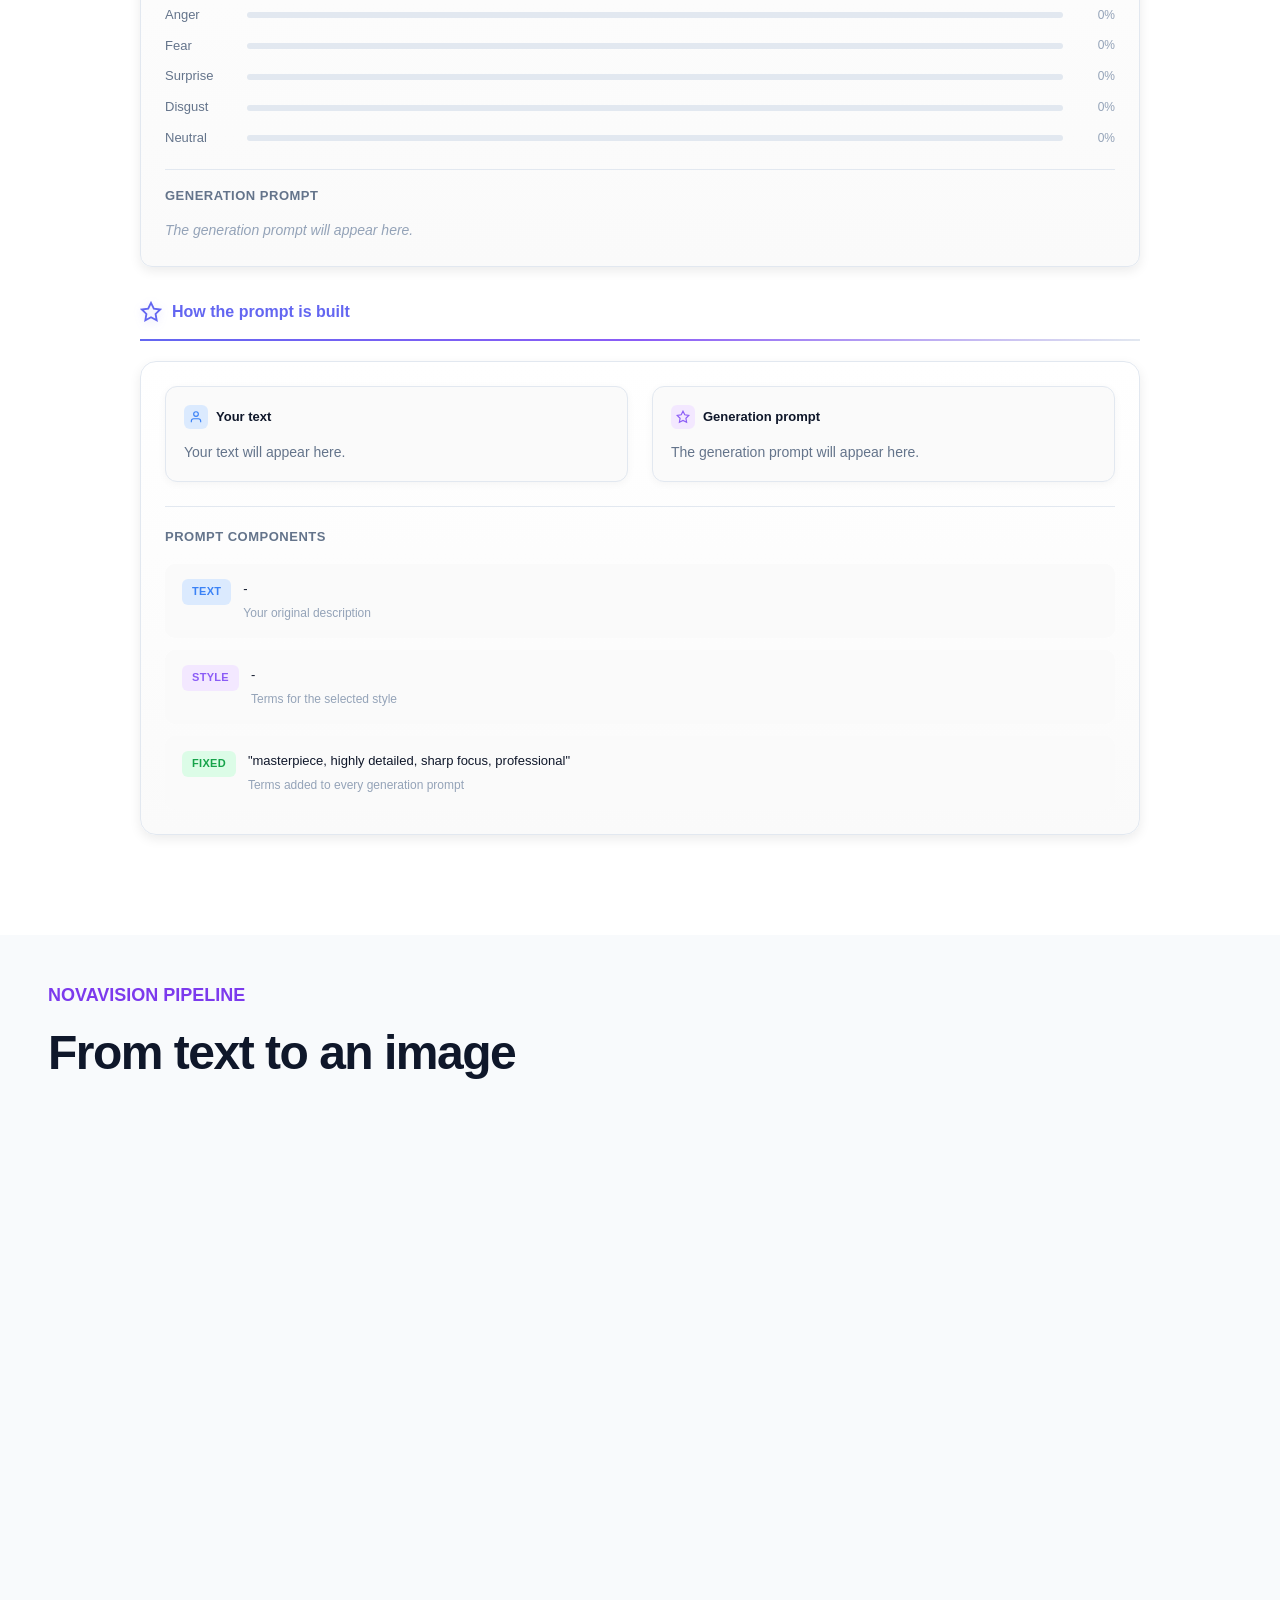
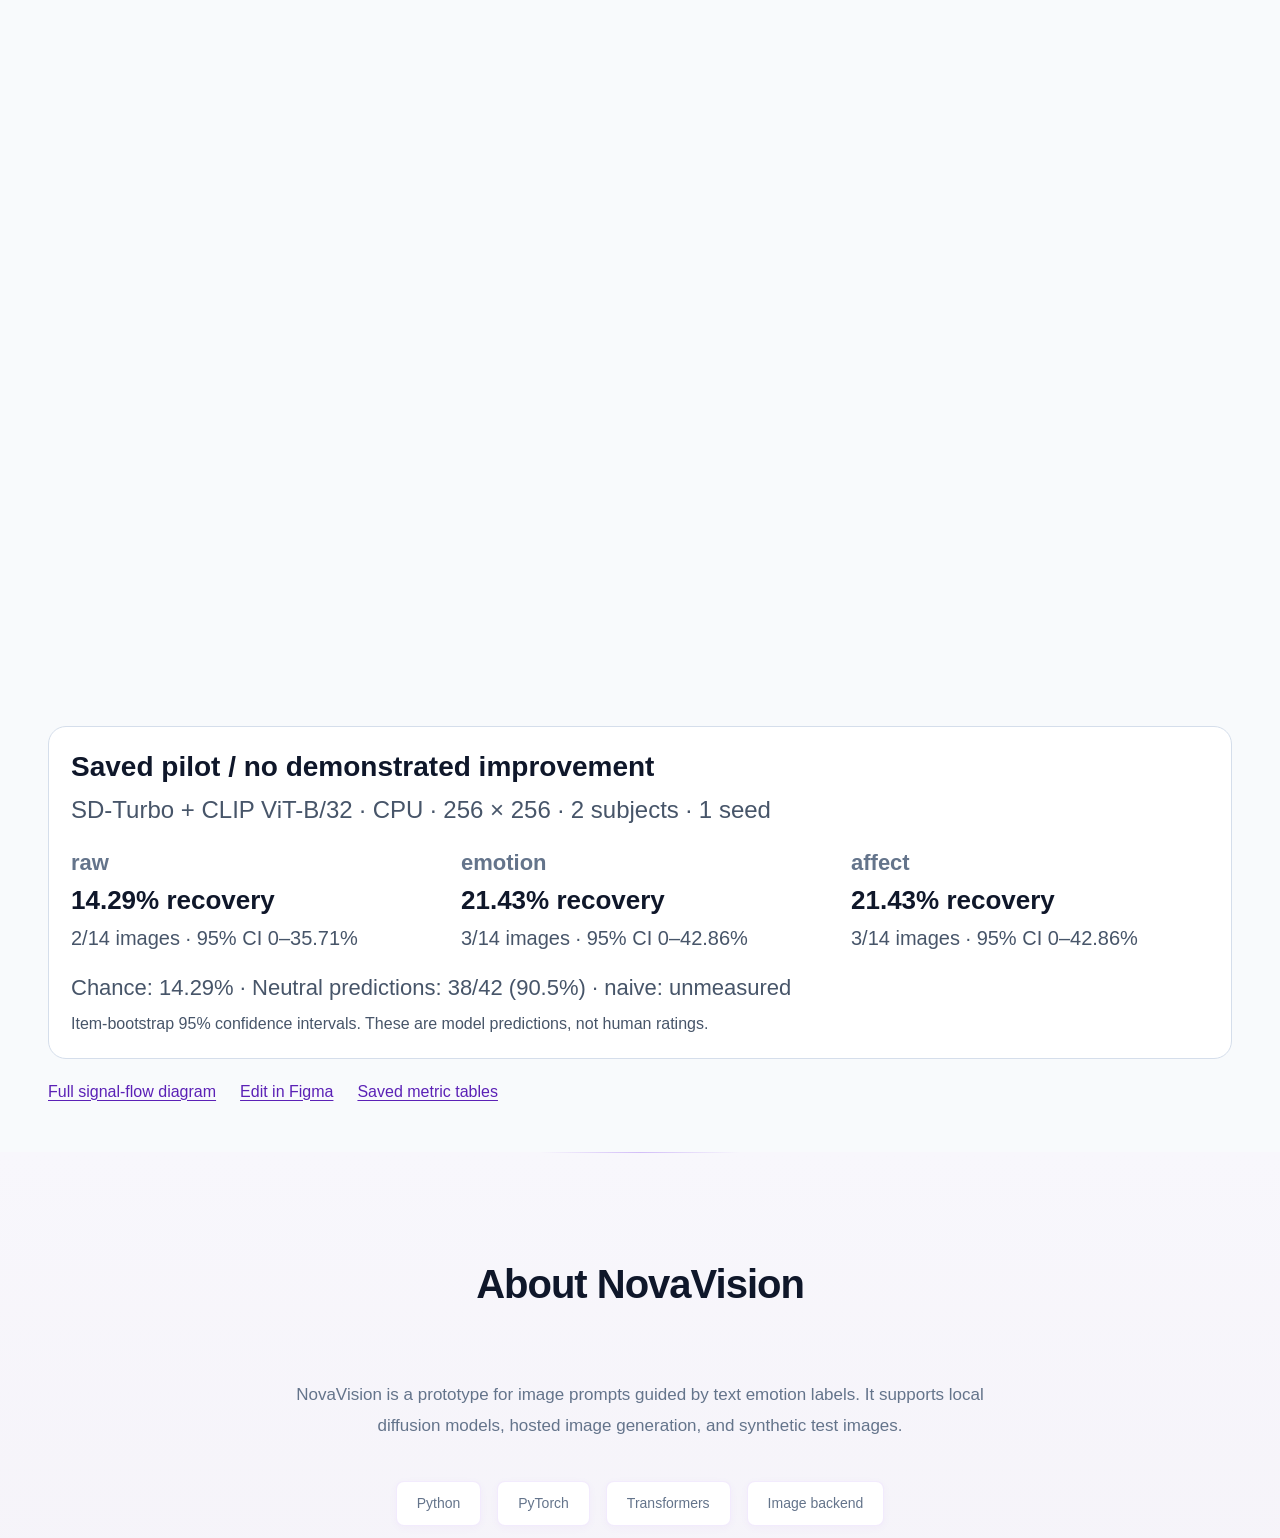
==== commit 5da98f65: "updated pipeline" ====
--- a/static/index.html
+++ b/static/index.html
@@ -411,14 +411,16 @@
                 <a class="pipeline-diagram" href="assets/pipeline.svg" aria-describedby="pipelineDescription">
                     <picture>
                         <source media="(max-width: 900px)" srcset="assets/pipeline-mobile.svg" type="image/svg+xml" width="480" height="1968">
-                        <img src="assets/pipeline.svg" alt="NovaVision pipeline: four app steps and three experiment steps. Open the full-size diagram." width="1280" height="864" loading="lazy" decoding="async">
+                        <img src="assets/pipeline.svg" alt="NovaVision signal flow: classification and word scoring feed the affect blend and image prompt. Separate experiments compare paired outputs with known targets. Open the full-size diagram." width="1440" height="1120" loading="lazy" decoding="async">
                     </picture>
                 </a>
                 <figcaption class="visually-hidden" id="pipelineDescription">
-                    The app follows Write text → Analyze text → Build prompt → Render image, then returns the image, prompt, and run details.
+                    Text branches into emotion classification and word scoring. Label priors and word scores blend into valence and arousal estimates.
+                    Original text and selected style also enter the prompt directly. The renderer returns an image, prompt, seed, and backend details.
                     Neutral uses raw prompts; other labels use affect prompts. The default backend creates synthetic test images.
                     Experiments follow Set targets → Generate pairs → Probe + compare. They reuse prompt building and rendering with raw, naive, emotion, and affect prompts, using the same seed and settings.
-                    The image probe estimates emotion and affect, compares them with known targets, and saves records and charts. CLIP is the default probe. Its estimates are not human ratings.
+                    The image probe estimates emotion and affect. The experiment runner compares these estimates with known targets and saves records and charts.
+                    CLIP is the default probe. Its estimates are not human ratings.
                 </figcaption>
             </figure>
 
@@ -443,7 +445,8 @@
                 <p class="pipeline-evidence-note">Item-bootstrap 95% confidence intervals. These are model predictions, not human ratings.</p>
             </aside>
             <div class="pipeline-links">
-                <a href="https://www.figma.com/design/6lh7NsSYszXlyDrk6I1IaU?node-id=24-2">Figma pipeline</a>
+                <a href="assets/pipeline.svg">Full signal-flow diagram</a>
+                <a href="https://www.figma.com/design/6lh7NsSYszXlyDrk6I1IaU?node-id=14-2">Edit in Figma</a>
                 <a href="https://github.com/urmeo/nova-vision/blob/main/docs/results-tables.md">Saved metric tables</a>
             </div>
         </div>
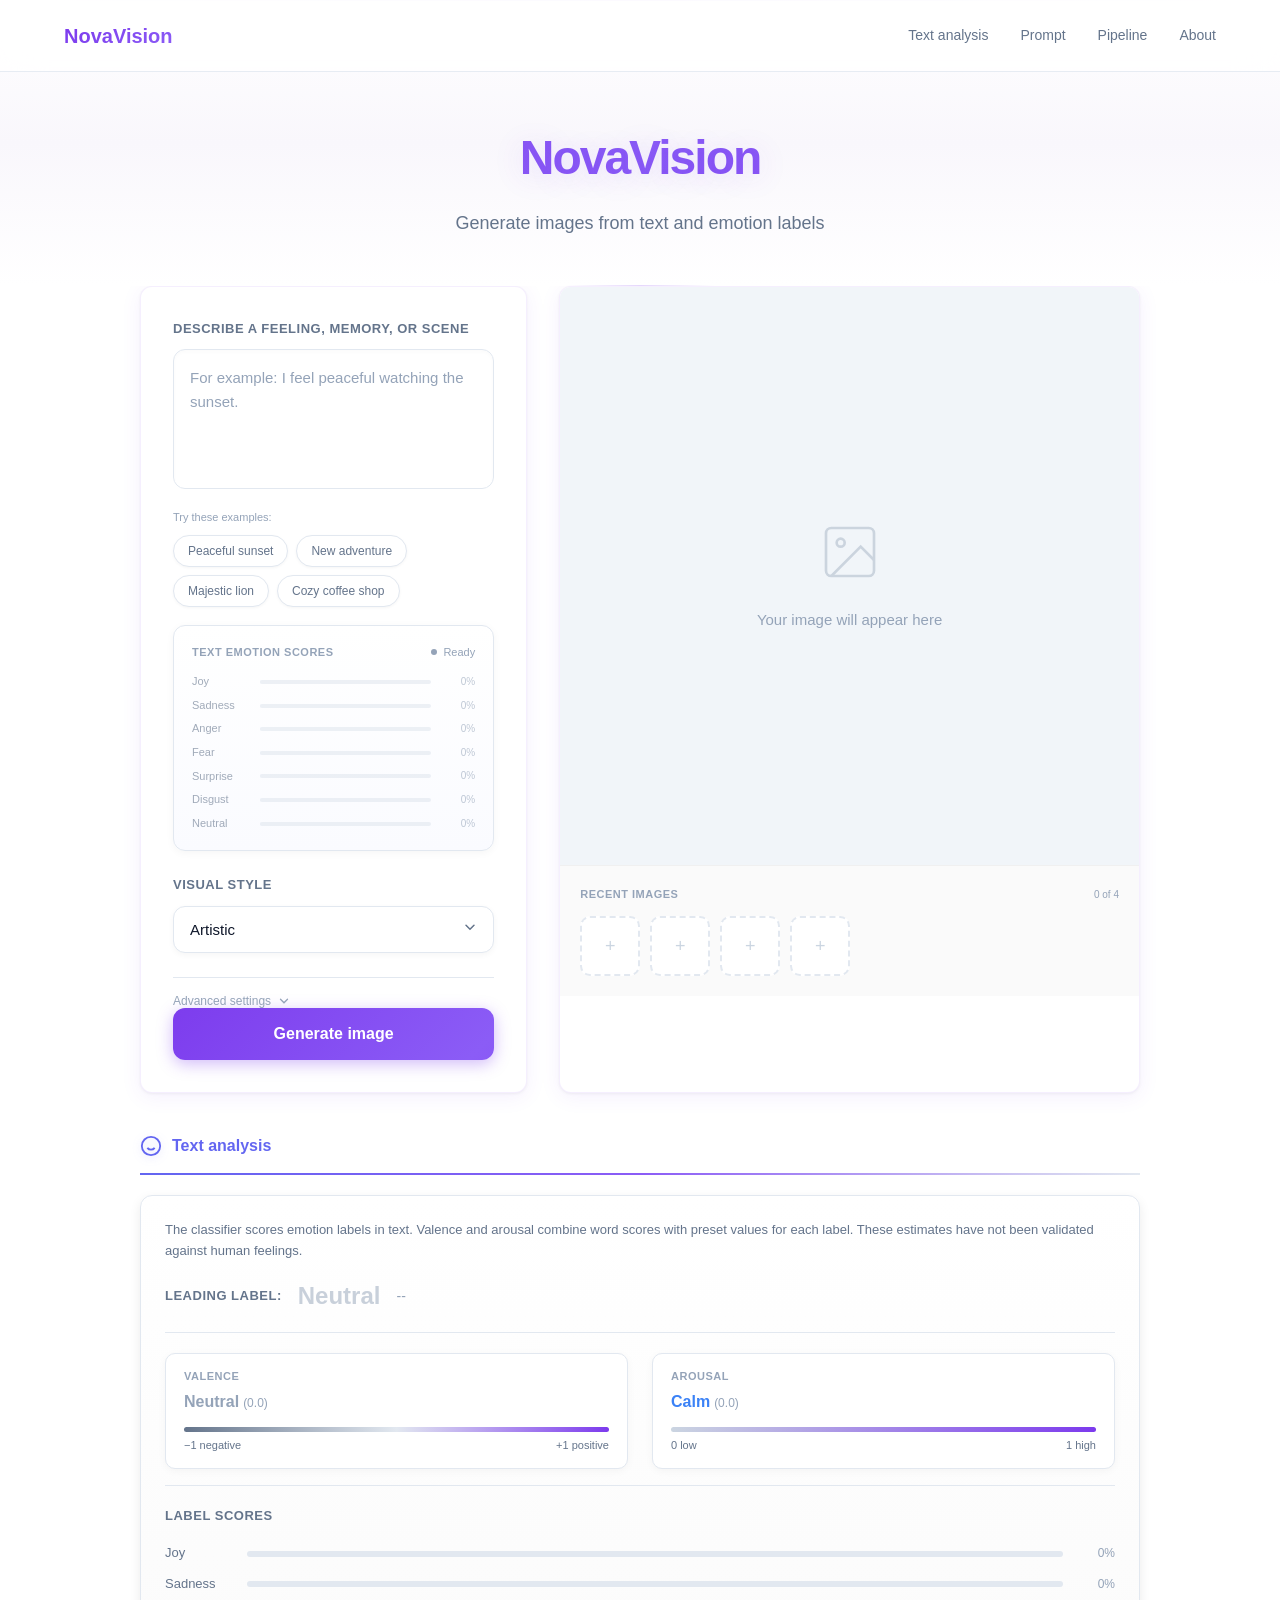
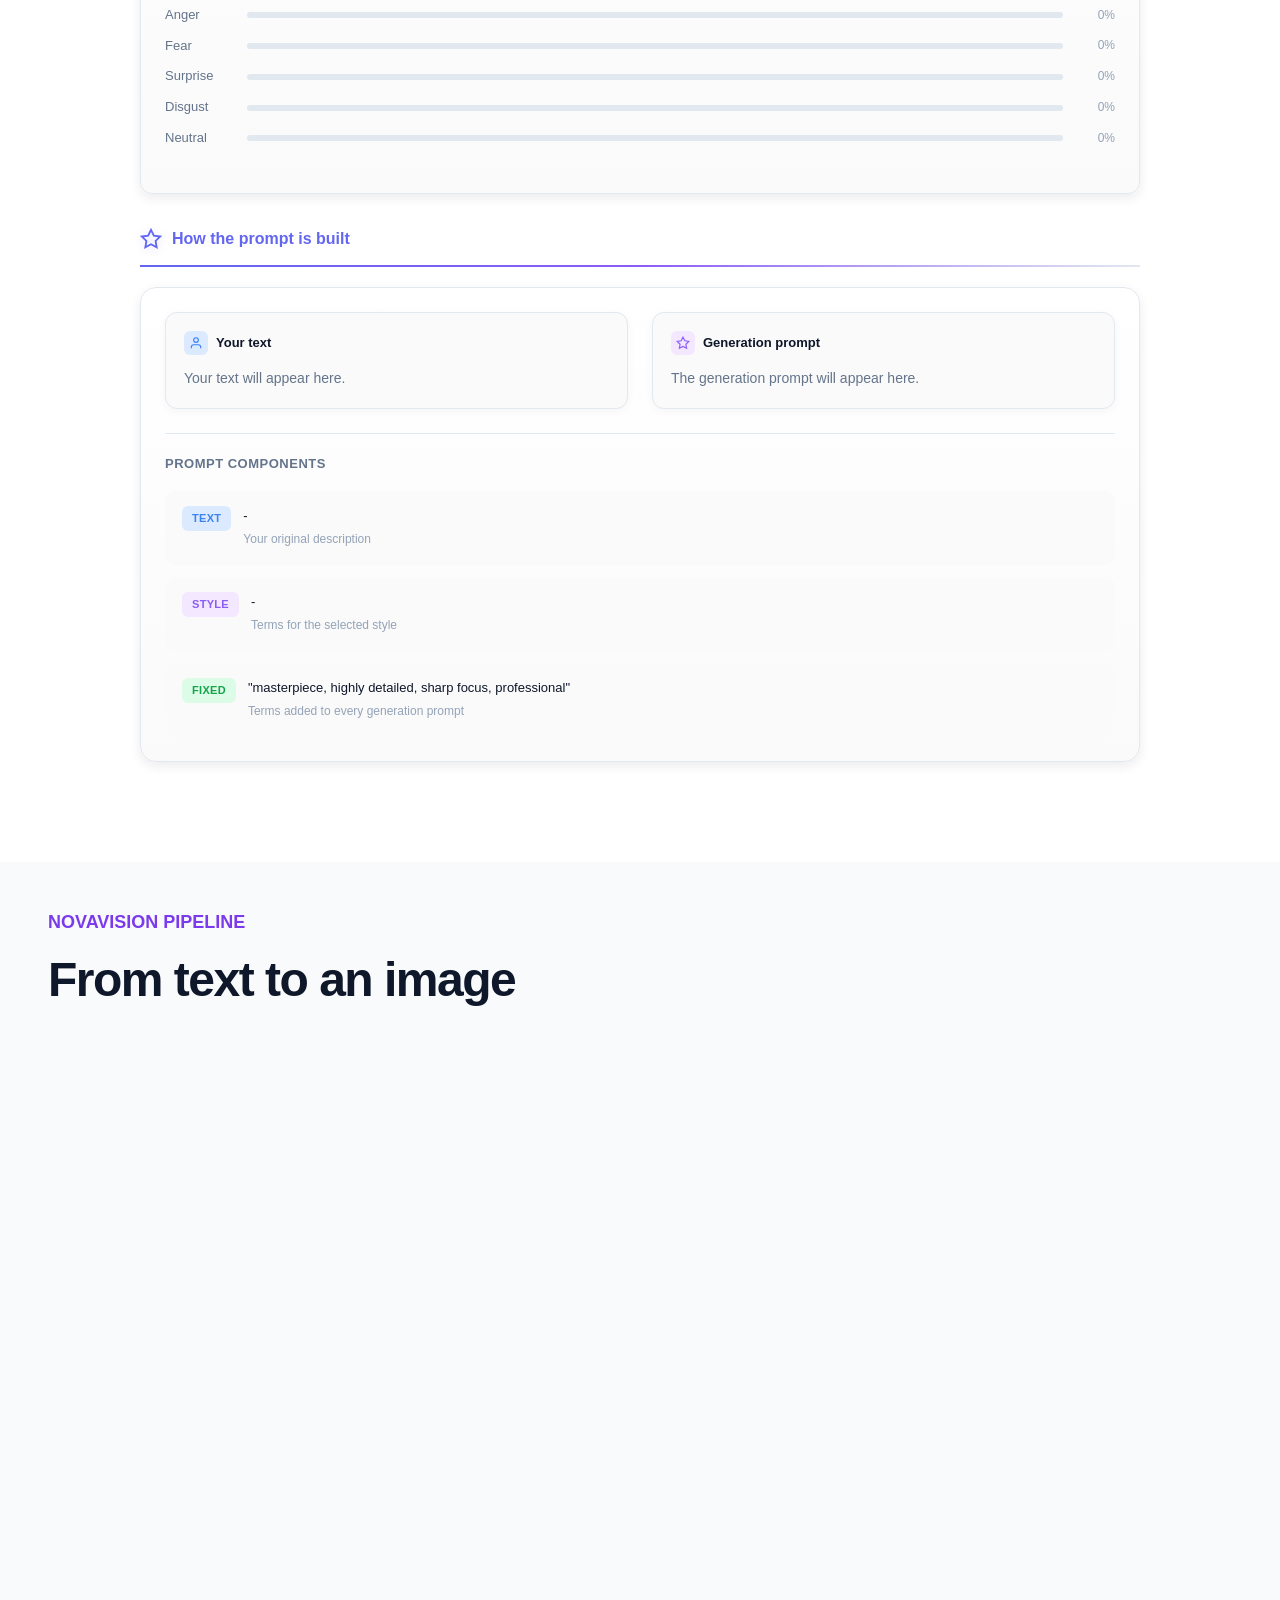
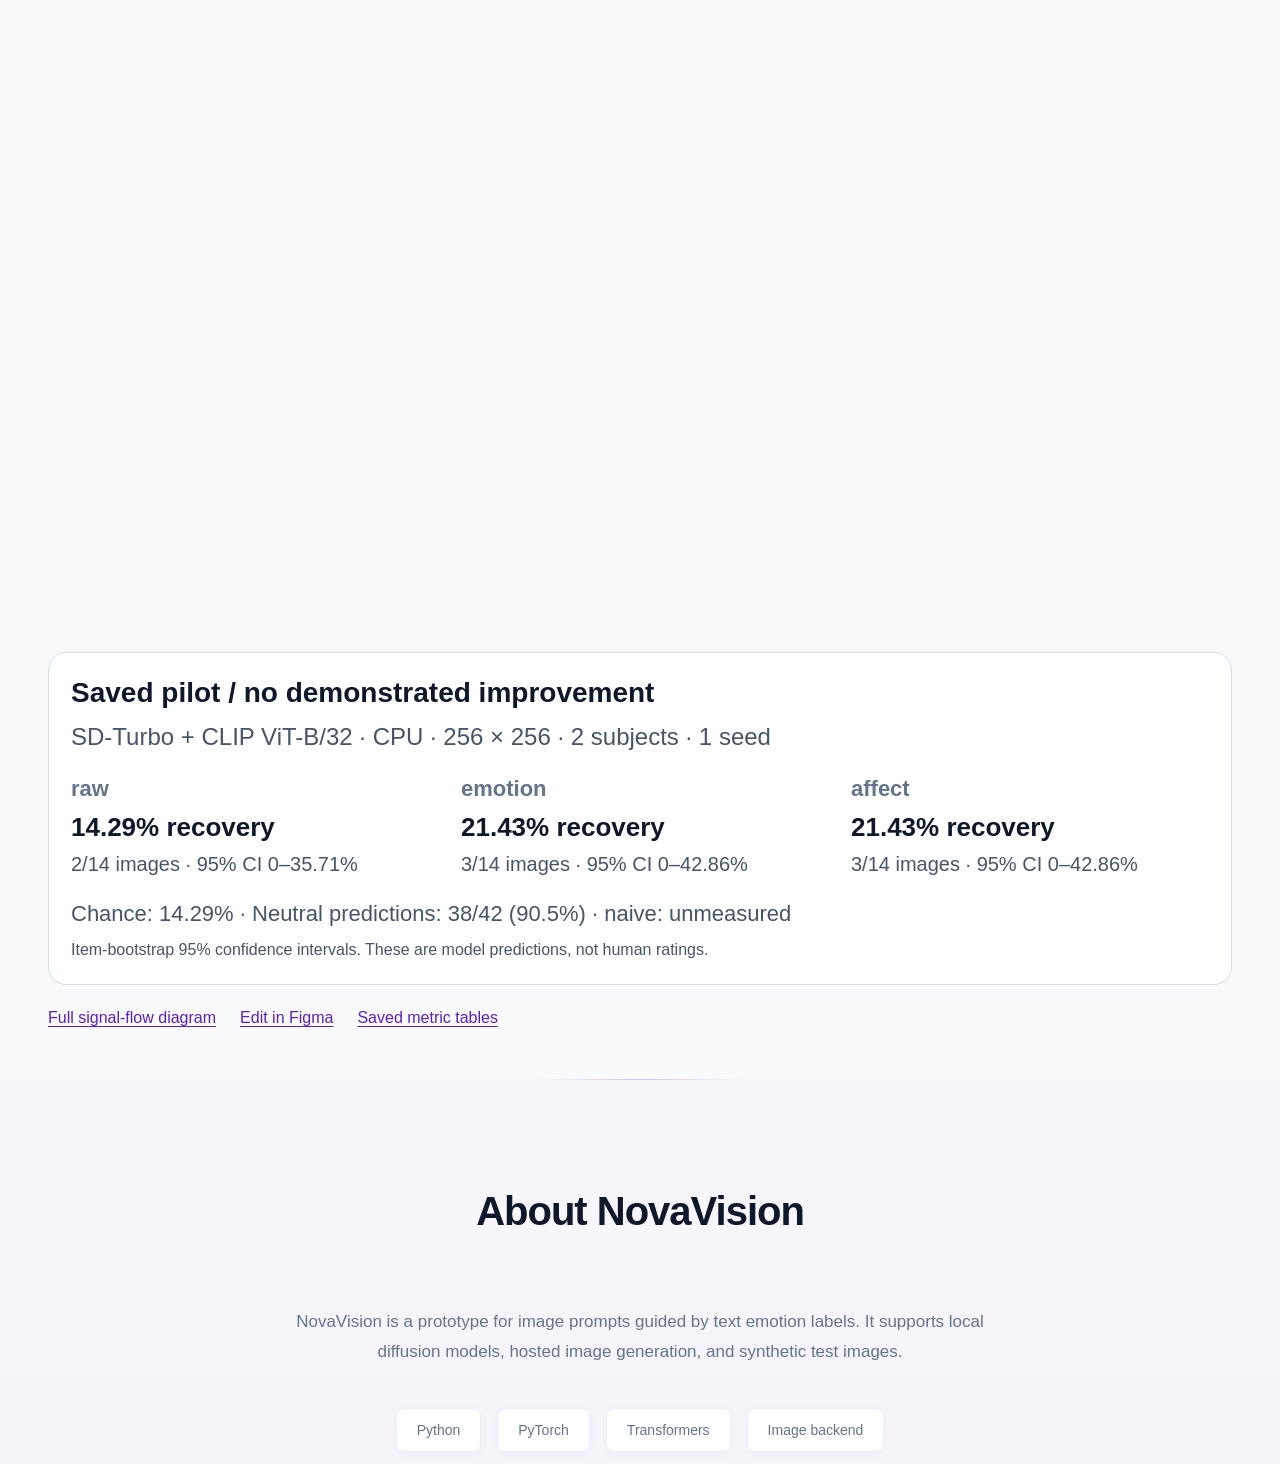
==== commit 631ea8b4: "updated interface" ====
--- a/static/index.html
+++ b/static/index.html
@@ -25,8 +25,8 @@
     </nav>
 
     <header class="app-header">
-        <h1 class="app-header-title fade-in">NovaVision</h1>
-        <p class="app-header-subtitle fade-in">Generate images from text and emotion labels</p>
+        <h1 class="app-header-title">NovaVision</h1>
+        <p class="app-header-subtitle">Generate images from text and emotion labels</p>
     </header>
 
     <main>
@@ -63,7 +63,7 @@
 
     <section id="try-it">
         <div class="section-container">
-            <div class="app-container fade-in">
+            <div class="app-container">
                 <div class="app-card input-card">
                     <div class="form-group">
                         <label class="form-label" for="emotionInput">Describe a feeling, memory, or scene</label>
@@ -77,7 +77,7 @@
                                 <button class="example-chip" data-prompt="Cozy coffee shop on a rainy day">Cozy coffee shop</button>
                             </div>
                         </div>
-                        <div class="live-emotions" id="liveEmotions">
+                        <div class="live-emotions">
                             <div class="live-emotions-header">
                                 <span class="live-emotions-title">Text emotion scores</span>
                                 <span class="live-emotions-status" id="liveStatus" role="status">
@@ -87,37 +87,37 @@
                             </div>
                             <div class="live-emotion-bars muted" id="liveEmotionBars">
                                 <div class="live-emotion-bar">
-                                    <span class="live-emotion-name" data-emotion="joy">Joy</span>
-                                    <div class="live-emotion-track"><div class="live-emotion-fill muted"></div></div>
-                                    <span class="live-emotion-value">0%</span>
-                                </div>
-                                <div class="live-emotion-bar">
-                                    <span class="live-emotion-name" data-emotion="sadness">Sadness</span>
-                                    <div class="live-emotion-track"><div class="live-emotion-fill muted"></div></div>
-                                    <span class="live-emotion-value">0%</span>
-                                </div>
-                                <div class="live-emotion-bar">
-                                    <span class="live-emotion-name" data-emotion="anger">Anger</span>
-                                    <div class="live-emotion-track"><div class="live-emotion-fill muted"></div></div>
-                                    <span class="live-emotion-value">0%</span>
-                                </div>
-                                <div class="live-emotion-bar">
-                                    <span class="live-emotion-name" data-emotion="fear">Fear</span>
-                                    <div class="live-emotion-track"><div class="live-emotion-fill muted"></div></div>
-                                    <span class="live-emotion-value">0%</span>
-                                </div>
-                                <div class="live-emotion-bar">
-                                    <span class="live-emotion-name" data-emotion="surprise">Surprise</span>
-                                    <div class="live-emotion-track"><div class="live-emotion-fill muted"></div></div>
-                                    <span class="live-emotion-value">0%</span>
-                                </div>
-                                <div class="live-emotion-bar">
-                                    <span class="live-emotion-name" data-emotion="disgust">Disgust</span>
-                                    <div class="live-emotion-track"><div class="live-emotion-fill muted"></div></div>
-                                    <span class="live-emotion-value">0%</span>
-                                </div>
-                                <div class="live-emotion-bar">
-                                    <span class="live-emotion-name" data-emotion="neutral">Neutral</span>
+                                    <span class="live-emotion-name">Joy</span>
+                                    <div class="live-emotion-track"><div class="live-emotion-fill muted"></div></div>
+                                    <span class="live-emotion-value">0%</span>
+                                </div>
+                                <div class="live-emotion-bar">
+                                    <span class="live-emotion-name">Sadness</span>
+                                    <div class="live-emotion-track"><div class="live-emotion-fill muted"></div></div>
+                                    <span class="live-emotion-value">0%</span>
+                                </div>
+                                <div class="live-emotion-bar">
+                                    <span class="live-emotion-name">Anger</span>
+                                    <div class="live-emotion-track"><div class="live-emotion-fill muted"></div></div>
+                                    <span class="live-emotion-value">0%</span>
+                                </div>
+                                <div class="live-emotion-bar">
+                                    <span class="live-emotion-name">Fear</span>
+                                    <div class="live-emotion-track"><div class="live-emotion-fill muted"></div></div>
+                                    <span class="live-emotion-value">0%</span>
+                                </div>
+                                <div class="live-emotion-bar">
+                                    <span class="live-emotion-name">Surprise</span>
+                                    <div class="live-emotion-track"><div class="live-emotion-fill muted"></div></div>
+                                    <span class="live-emotion-value">0%</span>
+                                </div>
+                                <div class="live-emotion-bar">
+                                    <span class="live-emotion-name">Disgust</span>
+                                    <div class="live-emotion-track"><div class="live-emotion-fill muted"></div></div>
+                                    <span class="live-emotion-value">0%</span>
+                                </div>
+                                <div class="live-emotion-bar">
+                                    <span class="live-emotion-name">Neutral</span>
                                     <div class="live-emotion-track"><div class="live-emotion-fill muted"></div></div>
                                     <span class="live-emotion-value">0%</span>
                                 </div>
@@ -264,16 +264,16 @@
                     </svg>
                     <span>Text analysis</span>
                 </div>
-                <div class="analysis-content" id="analysisContent">
-                    <p id="analysisScope" class="analysis-scope">The classifier scores emotion labels in text. Valence and arousal combine word scores with preset values for each label. These estimates have not been validated against human feelings.</p>
-
-                    <div class="primary-emotion-display" id="primaryEmotionSection">
+                <div class="analysis-content">
+                    <p class="analysis-scope">The classifier scores emotion labels in text. Valence and arousal combine word scores with preset values for each label. These estimates have not been validated against human feelings.</p>
+
+                    <div class="primary-emotion-display">
                         <span class="primary-emotion-label">Leading label:</span>
                         <span class="primary-emotion-value default" id="primaryEmotion">Neutral</span>
                         <span class="primary-emotion-confidence" id="primaryConfidence">--</span>
                     </div>
 
-                    <div class="dimension-indicators" id="dimensionSection">
+                    <div class="dimension-indicators">
                         <div class="dimension-item">
                             <div class="dimension-label">Valence</div>
                             <div class="dimension-value neutral" id="valenceDisplay">Neutral<span class="dimension-number">(0.0)</span></div>
@@ -288,7 +288,7 @@
                         </div>
                     </div>
 
-                    <div class="all-emotions-grid" id="allEmotionsSection">
+                    <div class="all-emotions-grid">
                         <h4 class="emotion-scores-label">Label scores</h4>
                         <div id="emotionBars">
                             <div class="emotion-bar">
@@ -327,11 +327,6 @@
                                 <span class="emotion-value">0%</span>
                             </div>
                         </div>
-                    </div>
-
-                    <div class="prompt-section" id="promptSection">
-                        <div class="prompt-label">Generation prompt</div>
-                        <p class="prompt-text default" id="promptText">The generation prompt will appear here.</p>
                     </div>
                 </div>
             </div>
@@ -343,7 +338,7 @@
                     </svg>
                     <span>How the prompt is built</span>
                 </div>
-                <div class="prompt-engineering-content" id="promptEngineeringContent">
+                <div class="prompt-engineering-content">
                     <div class="prompt-comparison">
                         <div class="prompt-column">
                             <div class="prompt-column-header">
@@ -371,27 +366,25 @@
                     </div>
                     <div class="modifiers-section">
                         <div class="modifiers-title">Prompt components</div>
-                        <div id="modifiersList">
-                            <div class="modifier-item">
-                                <span class="modifier-badge user">Text</span>
-                                <div class="modifier-content">
-                                    <div class="modifier-text" id="modUserText">-</div>
-                                    <div class="modifier-description">Your original description</div>
-                                </div>
-                            </div>
-                            <div class="modifier-item">
-                                <span class="modifier-badge style">Style</span>
-                                <div class="modifier-content">
-                                    <div class="modifier-text" id="modStyleText">-</div>
-                                    <div class="modifier-description">Terms for the selected style</div>
-                                </div>
-                            </div>
-                            <div class="modifier-item">
-                                <span class="modifier-badge quality">Fixed</span>
-                                <div class="modifier-content">
-                                    <div class="modifier-text">"masterpiece, highly detailed, sharp focus, professional"</div>
-                                    <div class="modifier-description">Terms added to every generation prompt</div>
-                                </div>
+                        <div class="modifier-item">
+                            <span class="modifier-badge user">Text</span>
+                            <div class="modifier-content">
+                                <div class="modifier-text" id="modUserText">-</div>
+                                <div class="modifier-description">Your original description</div>
+                            </div>
+                        </div>
+                        <div class="modifier-item">
+                            <span class="modifier-badge style">Style</span>
+                            <div class="modifier-content">
+                                <div class="modifier-text" id="modStyleText">-</div>
+                                <div class="modifier-description">Terms for the selected style</div>
+                            </div>
+                        </div>
+                        <div class="modifier-item">
+                            <span class="modifier-badge quality">Fixed</span>
+                            <div class="modifier-content">
+                                <div class="modifier-text">"masterpiece, highly detailed, sharp focus, professional"</div>
+                                <div class="modifier-description">Terms added to every generation prompt</div>
                             </div>
                         </div>
                     </div>
@@ -407,7 +400,7 @@
                 <h2 id="pipelineTitle">From text to an image</h2>
             </header>
 
-            <figure class="pipeline-figure">
+            <figure>
                 <a class="pipeline-diagram" href="assets/pipeline.svg" aria-describedby="pipelineDescription">
                     <picture>
                         <source media="(max-width: 900px)" srcset="assets/pipeline-mobile.svg" type="image/svg+xml" width="480" height="1968">
@@ -454,15 +447,15 @@
 
     <section id="about">
         <div class="section-container">
-            <div class="section-header fade-in">
+            <div class="section-header">
                 <h2 class="section-title">About NovaVision</h2>
             </div>
-            <div class="about-content fade-in">
+            <div class="about-content">
                 <p class="about-text">
                     NovaVision is a prototype for image prompts guided by text emotion labels.
                     It supports local diffusion models, hosted image generation, and synthetic test images.
                 </p>
-                <div class="tech-stack fade-in" data-delay="1">
+                <div class="tech-stack">
                     <span class="tech-badge">Python</span>
                     <span class="tech-badge">PyTorch</span>
                     <span class="tech-badge">Transformers</span>
--- a/static/styles.css
+++ b/static/styles.css
@@ -33,16 +33,6 @@
     font-size: 16px;
     -webkit-font-smoothing: antialiased;
     -moz-osx-font-smoothing: grayscale;
-    animation: pageLoad 0.6s ease-out;
-}
-
-@keyframes pageLoad {
-    from {
-        opacity: 0;
-    }
-    to {
-        opacity: 1;
-    }
 }
 
 nav {
@@ -95,7 +85,7 @@
     font-weight: 500;
     color: #64748b;
     text-decoration: none;
-    transition: color 0.3s ease;
+    transition: all 0.3s cubic-bezier(0.4, 0, 0.2, 1);
     position: relative;
     cursor: pointer;
 }
@@ -132,8 +122,6 @@
 }
 
 .app-header {
-    transform-style: preserve-3d;
-    perspective: 1000px;
     text-align: center;
     padding-top: 120px;
     padding-bottom: 48px;
@@ -540,7 +528,6 @@
 
 .image-display img:hover {
     transform: scale(1.02);
-    cursor: zoom-in;
 }
 
 .image-display.has-image {
@@ -563,15 +550,6 @@
 
 .placeholder-text {
     font-size: 15px;
-}
-
-.image-display.generating .placeholder-icon {
-    animation: pulse 1.5s ease-in-out infinite;
-}
-
-@keyframes pulse {
-    0%, 100% { opacity: 0.4; }
-    50% { opacity: 0.7; }
 }
 
 .analysis-section {
@@ -605,7 +583,8 @@
     filter: drop-shadow(0 2px 4px rgba(99, 102, 241, 0.2));
 }
 
-.analysis-content {
+.analysis-content,
+.prompt-engineering-content {
     display: block;
     margin-top: 0;
     padding: 24px;
@@ -663,14 +642,6 @@
     text-align: right;
 }
 
-.prompt-text {
-    font-size: 14px;
-    color: #64748b;
-    line-height: 1.7;
-    font-style: italic;
-    overflow-wrap: anywhere;
-}
-
 @keyframes fadeInUp {
     from {
         opacity: 0;
@@ -725,11 +696,6 @@
 
 .dimension-value.neutral {
     color: #94a3b8;
-}
-
-.prompt-text.default {
-    color: #94a3b8;
-    font-style: italic;
 }
 
 .dimension-indicators {
@@ -820,20 +786,6 @@
     margin-bottom: 20px;
 }
 
-.prompt-section {
-    padding-top: 16px;
-    border-top: 1px solid #e2e8f0;
-}
-
-.prompt-label {
-    font-size: 13px;
-    font-weight: 600;
-    text-transform: uppercase;
-    letter-spacing: 0.5px;
-    color: #64748b;
-    margin-bottom: 12px;
-}
-
 .live-emotions {
     margin-top: 18px;
     padding: 18px;
@@ -993,6 +945,7 @@
 
 .download-actions {
     display: none;
+    flex-wrap: wrap;
     gap: 12px;
     padding: 16px;
     border-top: 1px solid #e2e8f0;
@@ -1087,11 +1040,12 @@
     color: #6366f1;
 }
 
-.regenerate-btn {
+.regenerate-btn,
+.download-btn {
     display: flex;
     align-items: center;
     justify-content: center;
-    gap: 6px;
+    gap: 8px;
     padding: 12px 16px;
     border: 1px solid #e2e8f0;
     border-radius: 10px;
@@ -1105,7 +1059,13 @@
     box-shadow: 0 2px 6px rgba(0, 0, 0, 0.04);
 }
 
-.regenerate-btn:hover {
+.regenerate-btn {
+    flex-grow: 1;
+    gap: 6px;
+}
+
+.regenerate-btn:hover,
+.download-btn:hover {
     border-color: #6366f1;
     color: #6366f1;
     box-shadow: 0 6px 16px rgba(99, 102, 241, 0.2);
@@ -1121,11 +1081,13 @@
     to { transform: rotate(360deg); }
 }
 
-.regenerate-btn:active {
+.regenerate-btn:active,
+.download-btn:active {
     transform: translateY(0) scale(0.98);
 }
 
-.regenerate-btn svg {
+.regenerate-btn svg,
+.download-btn svg {
     width: 16px;
     height: 16px;
 }
@@ -1156,7 +1118,7 @@
     font-size: 12px;
     color: #64748b;
     cursor: pointer;
-    transition: all 0.3s ease;
+    transition: all 0.3s cubic-bezier(0.4, 0, 0.2, 1);
     white-space: nowrap;
     box-shadow: 0 1px 3px rgba(0, 0, 0, 0.04);
 }
@@ -1429,7 +1391,7 @@
     border: 2px solid transparent;
     padding: 0;
     background: transparent;
-    transition: all 0.3s ease;
+    transition: all 0.3s cubic-bezier(0.4, 0, 0.2, 1);
     position: relative;
     box-shadow: 0 2px 6px rgba(0, 0, 0, 0.08);
     flex-shrink: 0;
@@ -1455,37 +1417,9 @@
 
 .download-btn {
     flex: 1;
-    display: flex;
-    align-items: center;
-    justify-content: center;
-    gap: 8px;
-    padding: 12px 16px;
-    border: 1px solid #e2e8f0;
-    border-radius: 10px;
-    background: #fff;
-    font-family: inherit;
-    font-size: 13px;
-    font-weight: 500;
-    color: #64748b;
-    cursor: pointer;
-    transition: all 0.3s ease;
-    box-shadow: 0 2px 6px rgba(0, 0, 0, 0.04);
-}
-
-.download-btn:hover {
-    border-color: #6366f1;
-    color: #6366f1;
-    box-shadow: 0 6px 16px rgba(99, 102, 241, 0.2);
-    transform: translateY(-2px);
-}
-
-.download-btn:active {
-    transform: translateY(0) scale(0.98);
 }
 
 .download-btn svg {
-    width: 16px;
-    height: 16px;
     transition: transform 0.3s ease;
 }
 
@@ -1515,14 +1449,7 @@
 }
 
 .prompt-engineering-content {
-    display: block;
-    margin-top: 0;
-    padding: 24px;
-    background: linear-gradient(180deg, #ffffff 0%, #fafafa 100%);
     border-radius: 16px;
-    border: 1px solid #e2e8f0;
-    box-shadow: 0 4px 12px rgba(0, 0, 0, 0.08);
-    transition: all 0.3s ease;
 }
 
 .prompt-comparison {
@@ -1973,47 +1900,15 @@
     color: #94a3b8;
 }
 
-.fade-in {
-    opacity: 0;
-    transform: translateY(20px);
-    transition: opacity 0.6s cubic-bezier(0.4, 0, 0.2, 1),
-                transform 0.6s cubic-bezier(0.4, 0, 0.2, 1);
-}
-
-.fade-in.visible {
-    opacity: 1;
-    transform: translateY(0);
-}
-
-.fade-in[data-delay="1"] { transition-delay: 0.1s; }
-.fade-in[data-delay="2"] { transition-delay: 0.2s; }
-.fade-in[data-delay="3"] { transition-delay: 0.3s; }
-.fade-in[data-delay="4"] { transition-delay: 0.4s; }
-
-.app-header-title,
-.app-header-subtitle {
-    transform: translateZ(0);
-    will-change: transform;
-}
-
 *:focus-visible {
     outline: 2px solid rgba(124, 58, 237, 0.5);
     outline-offset: 2px;
 }
 
-.tech-badge,
-.nav-links a,
-.footer-logo,
-.history-thumbnail,
-.example-chip {
-    transition: all 0.3s cubic-bezier(0.4, 0, 0.2, 1);
-}
-
 @media (max-width: 968px) {
     .app-container {
         grid-template-columns: 1fr;
     }
-
 }
 
 @media (max-width: 768px) {
@@ -2069,16 +1964,4 @@
         animation: none !important;
         transition: none !important;
     }
-
-    .fade-in,
-    .fade-in.visible {
-        opacity: 1;
-        transform: none;
-    }
-
-    .app-header-title,
-    .app-header-subtitle {
-        opacity: 1 !important;
-        transform: none !important;
-    }
-}
+}
